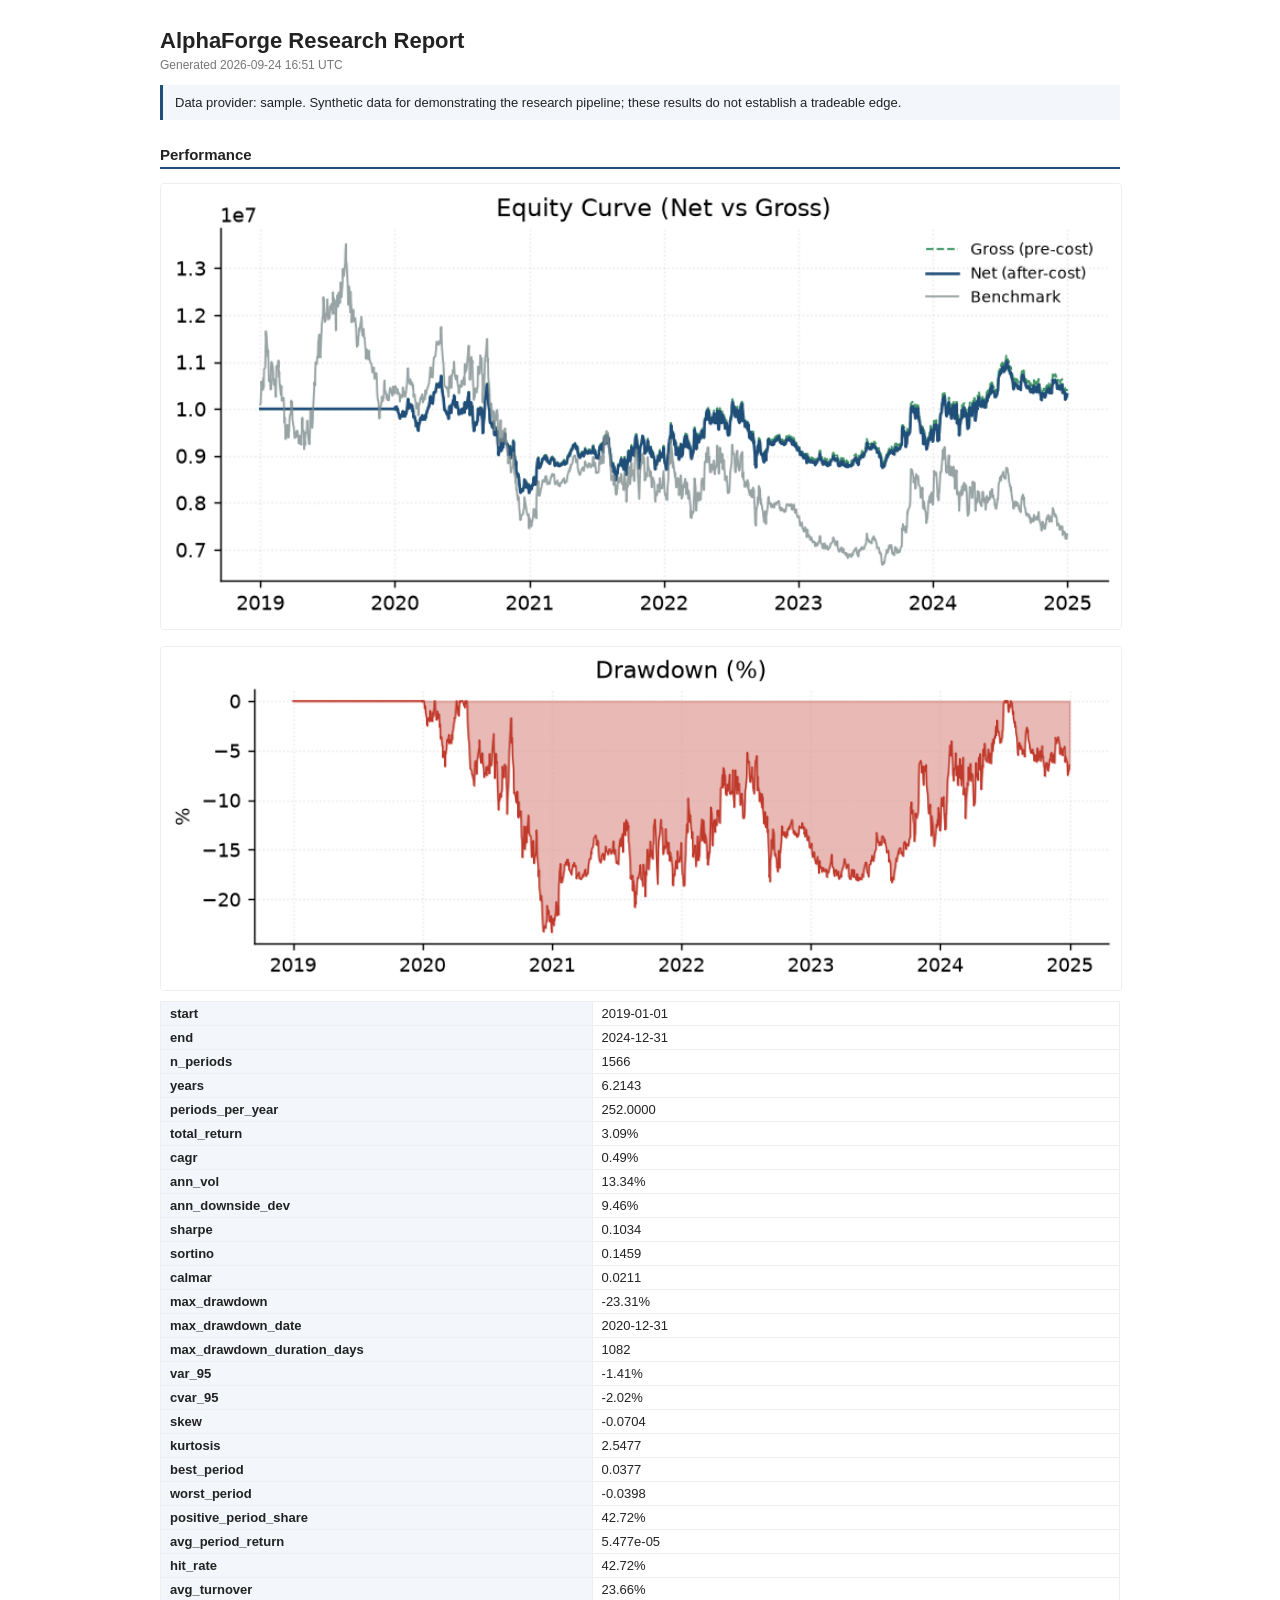
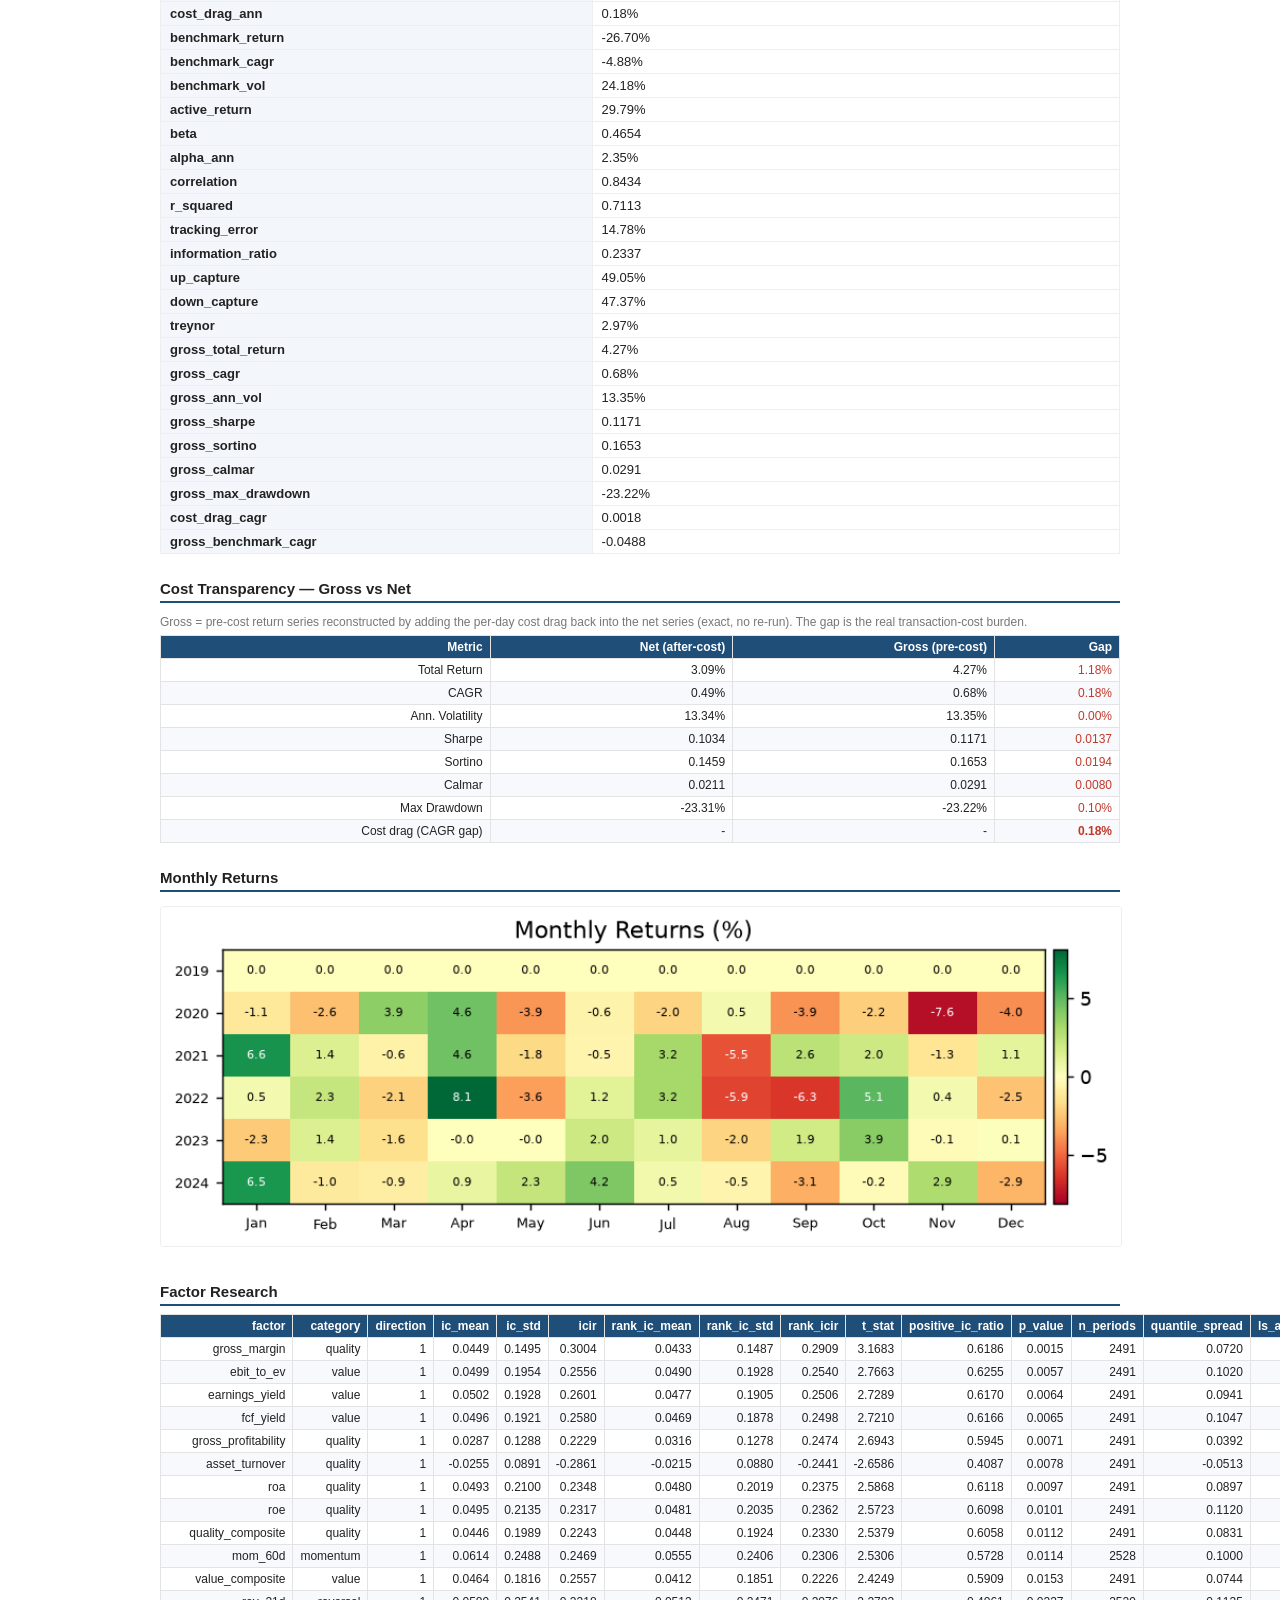
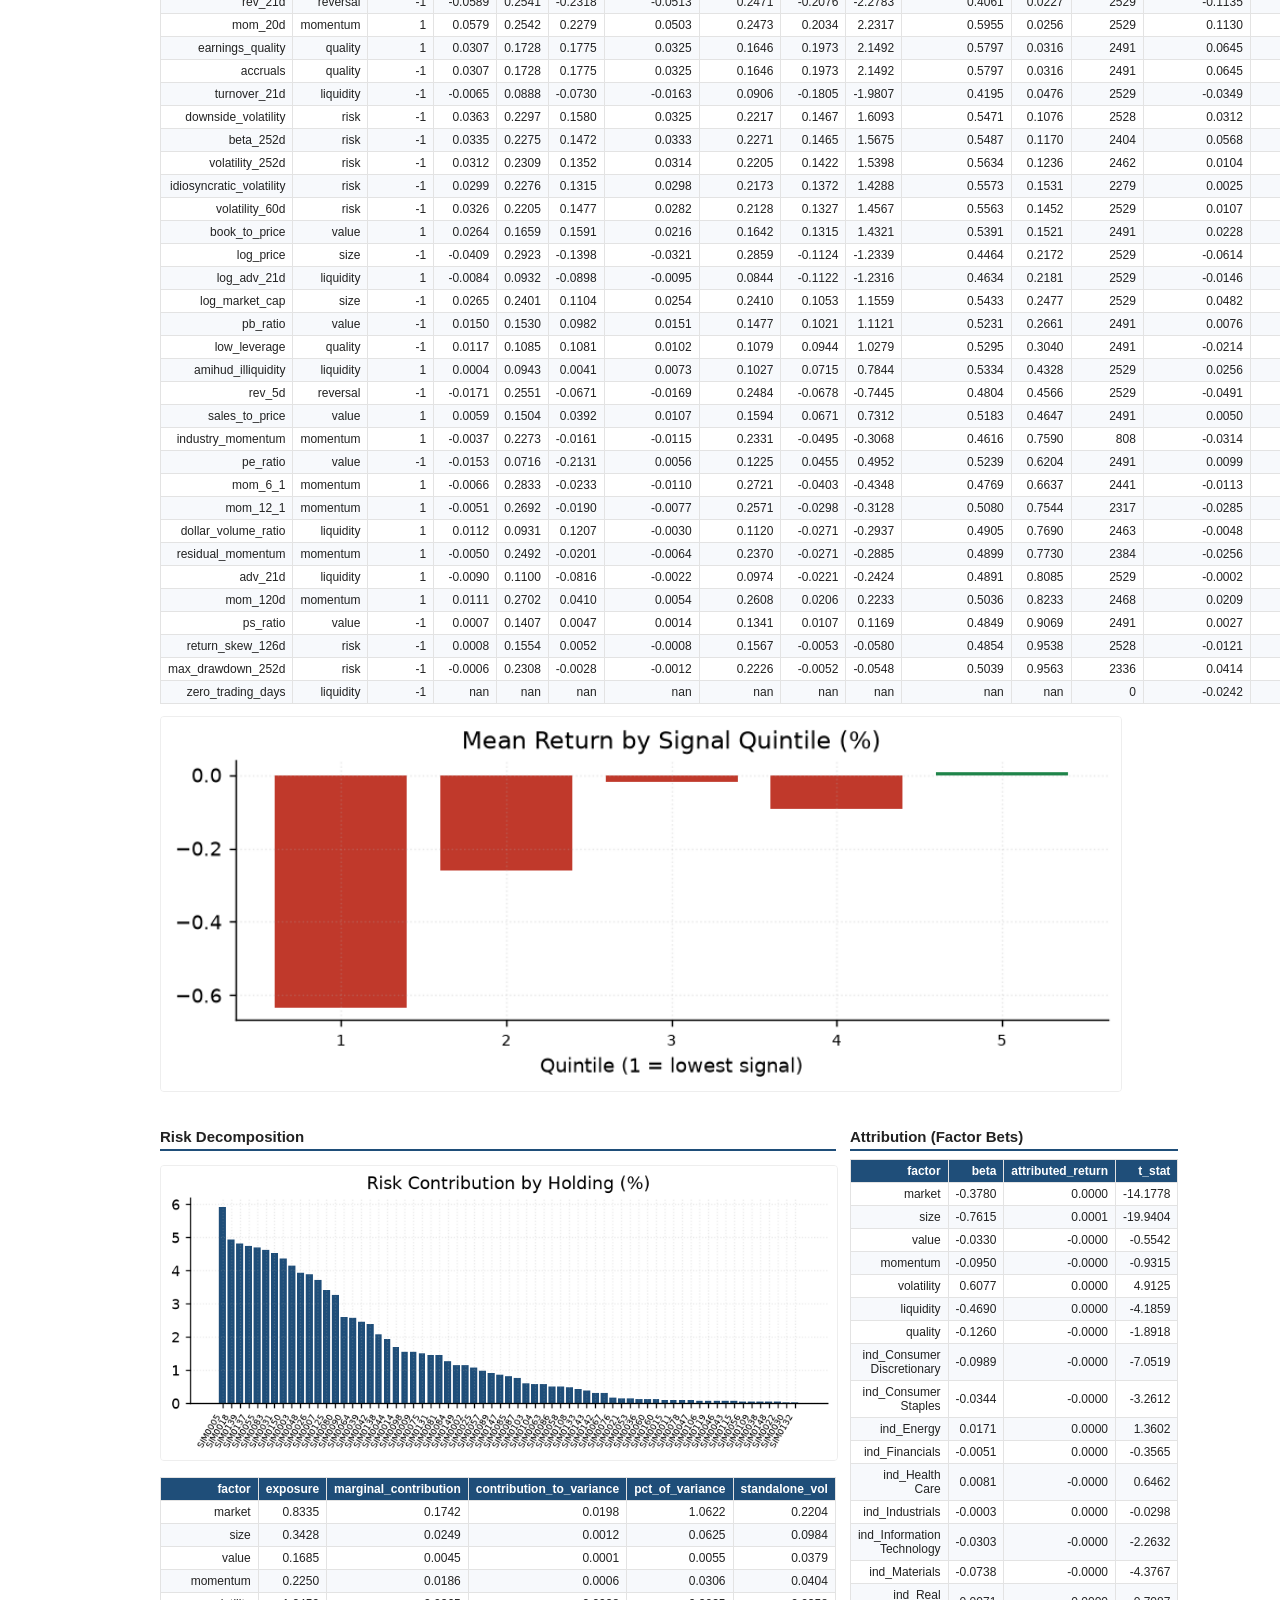
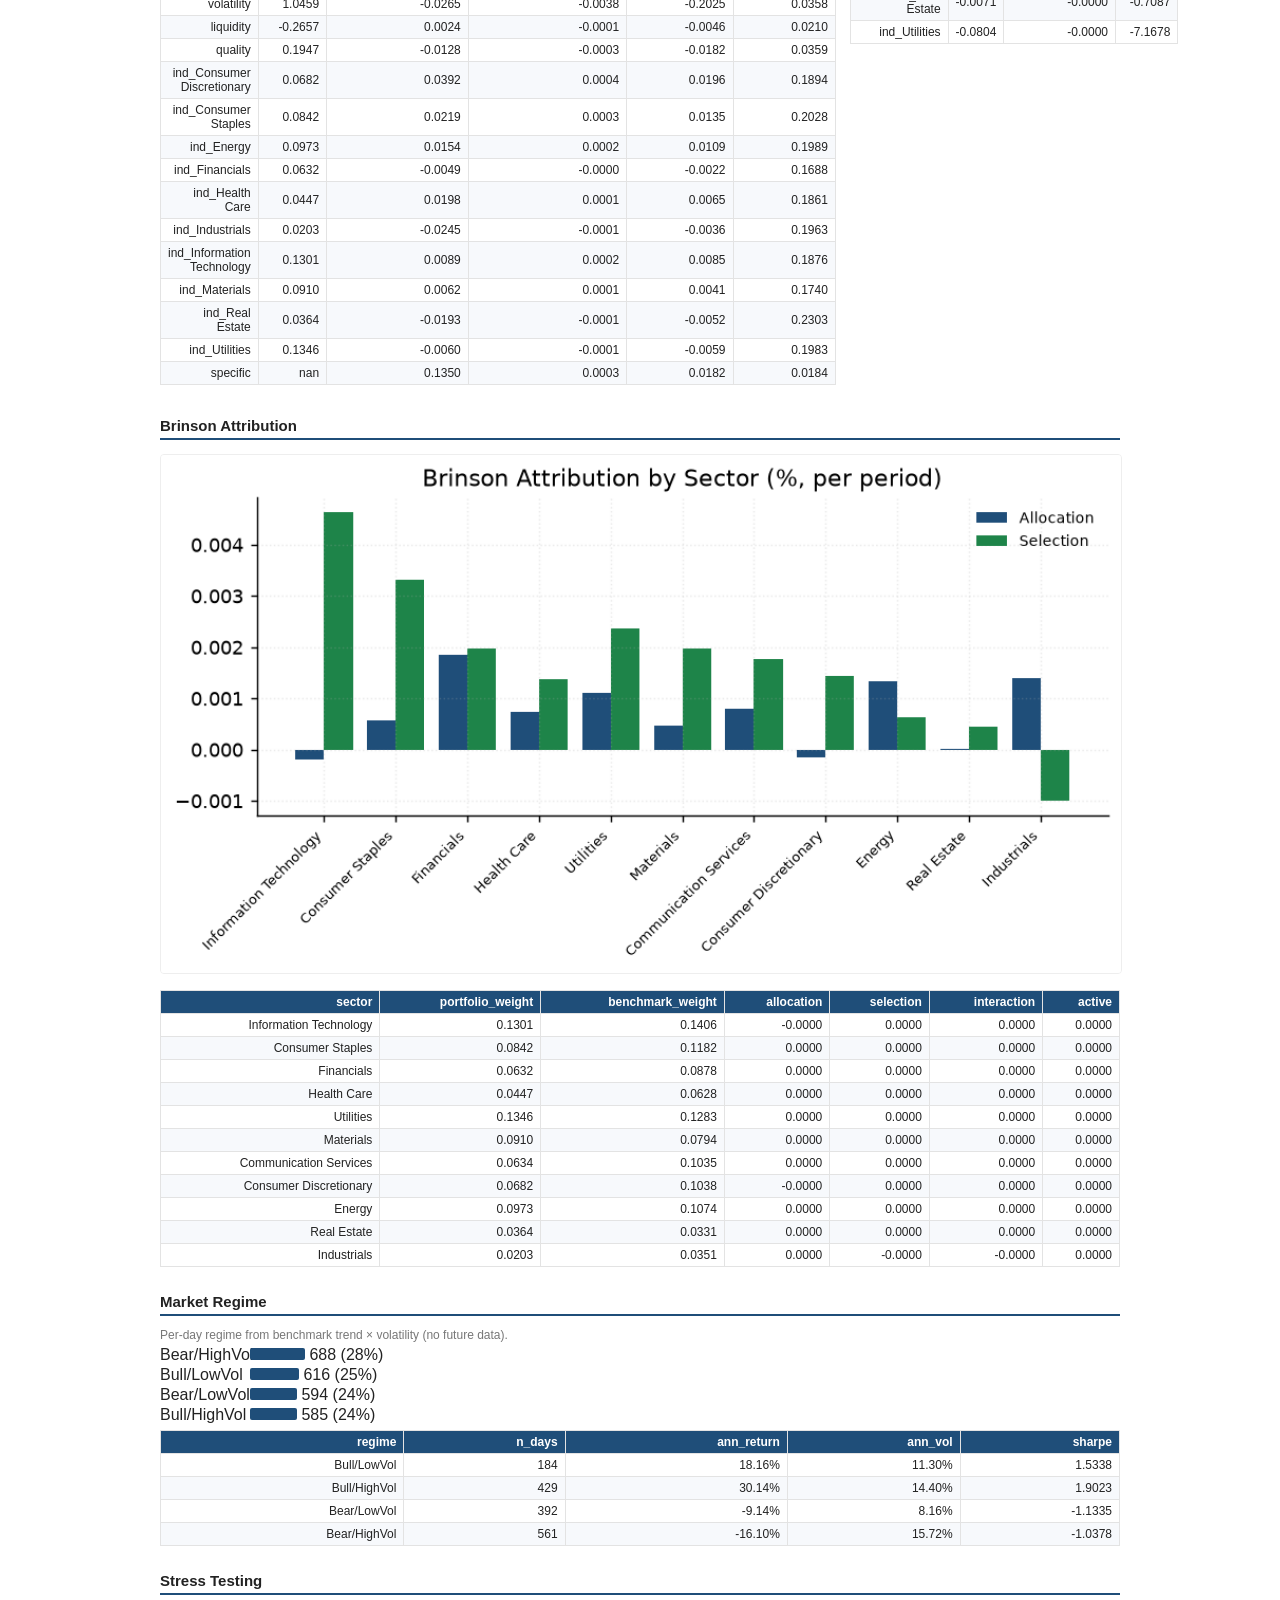
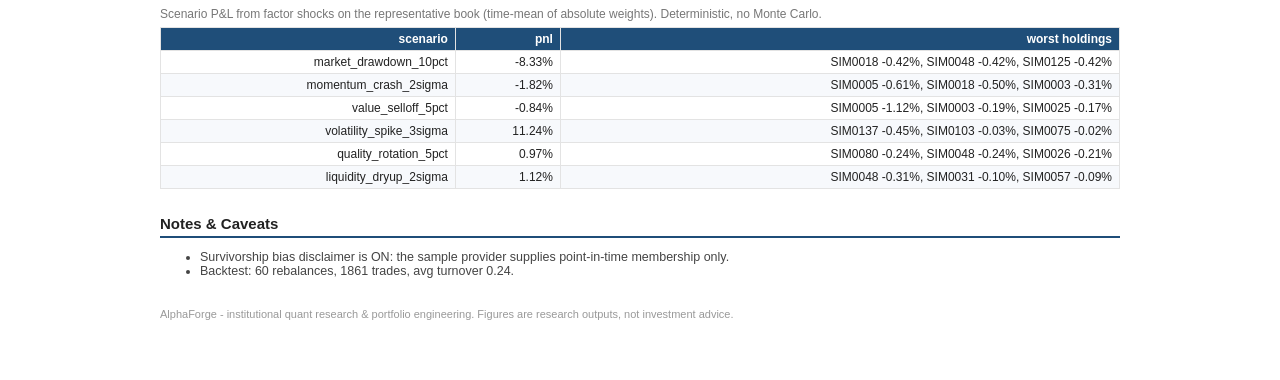
==== docs/sample/research_report.html @ f9da6d6f "docs(sample): refresh synthetic provenance after upstream risk fix" ====
<!DOCTYPE html>
<html lang="en"><head><meta charset="utf-8" />
<title>AlphaForge Research Report</title>
<style>
body { font-family: -apple-system, Segoe UI, Helvetica, Arial, sans-serif; margin: 0; color: #222; }
.wrap { max-width: 960px; margin: 0 auto; padding: 28px 22px 60px; }
h1 { font-size: 22px; margin: 0 0 4px; }
h2 { font-size: 15px; margin: 26px 0 8px; border-bottom: 2px solid #1f4e79; padding-bottom: 4px; }
.sub { color: #777; font-size: 12px; margin-bottom: 4px; }
.data-notice { background: #f3f6fb; border-left: 3px solid #1f4e79; padding: 10px 12px; font-size: 13px; }
img { width: 100%; border: 1px solid #eee; border-radius: 4px; margin: 6px 0; }
table.data { border-collapse: collapse; width: 100%; font-size: 12px; margin: 6px 0; }
table.data th, table.data td { border: 1px solid #e3e3e3; padding: 4px 7px; text-align: right; }
table.data th { background: #1f4e79; color: #fff; }
table.data tr:nth-child(even) td { background: #f7f9fc; }
table.kv { border-collapse: collapse; width: 100%; font-size: 13px; }
table.kv td { border: 1px solid #eee; padding: 4px 9px; }
table.kv td.k { background: #f3f6fb; width: 45%; font-weight: 600; }
ul.notes { font-size: 12.5px; color: #444; }
.grid { display: grid; grid-template-columns: 1fr 1fr; gap: 14px; }
.foot { color: #999; font-size: 11px; margin-top: 30px; }
</style></head>
<body><div class="wrap">
<h1>AlphaForge Research Report</h1>
<div class="sub">Generated 2026-09-24 16:51 UTC</div>
<p class="data-notice">Data provider: sample. Synthetic data for demonstrating the research pipeline; these results do not establish a tradeable edge.</p>

<h2>Performance</h2>
<img src="[data-uri]" />
<img src="[data-uri]" />
<table class='kv'><tr><td class='k'>start</td><td class='v'>2019-01-01</td></tr><tr><td class='k'>end</td><td class='v'>2024-12-31</td></tr><tr><td class='k'>n_periods</td><td class='v'>1566</td></tr><tr><td class='k'>years</td><td class='v'>6.2143</td></tr><tr><td class='k'>periods_per_year</td><td class='v'>252.0000</td></tr><tr><td class='k'>total_return</td><td class='v'>3.09%</td></tr><tr><td class='k'>cagr</td><td class='v'>0.49%</td></tr><tr><td class='k'>ann_vol</td><td class='v'>13.34%</td></tr><tr><td class='k'>ann_downside_dev</td><td class='v'>9.46%</td></tr><tr><td class='k'>sharpe</td><td class='v'>0.1034</td></tr><tr><td class='k'>sortino</td><td class='v'>0.1459</td></tr><tr><td class='k'>calmar</td><td class='v'>0.0211</td></tr><tr><td class='k'>max_drawdown</td><td class='v'>-23.31%</td></tr><tr><td class='k'>max_drawdown_date</td><td class='v'>2020-12-31</td></tr><tr><td class='k'>max_drawdown_duration_days</td><td class='v'>1082</td></tr><tr><td class='k'>var_95</td><td class='v'>-1.41%</td></tr><tr><td class='k'>cvar_95</td><td class='v'>-2.02%</td></tr><tr><td class='k'>skew</td><td class='v'>-0.0704</td></tr><tr><td class='k'>kurtosis</td><td class='v'>2.5477</td></tr><tr><td class='k'>best_period</td><td class='v'>0.0377</td></tr><tr><td class='k'>worst_period</td><td class='v'>-0.0398</td></tr><tr><td class='k'>positive_period_share</td><td class='v'>42.72%</td></tr><tr><td class='k'>avg_period_return</td><td class='v'>5.477e-05</td></tr><tr><td class='k'>hit_rate</td><td class='v'>42.72%</td></tr><tr><td class='k'>avg_turnover</td><td class='v'>23.66%</td></tr><tr><td class='k'>cost_drag_ann</td><td class='v'>0.18%</td></tr><tr><td class='k'>benchmark_return</td><td class='v'>-26.70%</td></tr><tr><td class='k'>benchmark_cagr</td><td class='v'>-4.88%</td></tr><tr><td class='k'>benchmark_vol</td><td class='v'>24.18%</td></tr><tr><td class='k'>active_return</td><td class='v'>29.79%</td></tr><tr><td class='k'>beta</td><td class='v'>0.4654</td></tr><tr><td class='k'>alpha_ann</td><td class='v'>2.35%</td></tr><tr><td class='k'>correlation</td><td class='v'>0.8434</td></tr><tr><td class='k'>r_squared</td><td class='v'>0.7113</td></tr><tr><td class='k'>tracking_error</td><td class='v'>14.78%</td></tr><tr><td class='k'>information_ratio</td><td class='v'>0.2337</td></tr><tr><td class='k'>up_capture</td><td class='v'>49.05%</td></tr><tr><td class='k'>down_capture</td><td class='v'>47.37%</td></tr><tr><td class='k'>treynor</td><td class='v'>2.97%</td></tr><tr><td class='k'>gross_total_return</td><td class='v'>4.27%</td></tr><tr><td class='k'>gross_cagr</td><td class='v'>0.68%</td></tr><tr><td class='k'>gross_ann_vol</td><td class='v'>13.35%</td></tr><tr><td class='k'>gross_sharpe</td><td class='v'>0.1171</td></tr><tr><td class='k'>gross_sortino</td><td class='v'>0.1653</td></tr><tr><td class='k'>gross_calmar</td><td class='v'>0.0291</td></tr><tr><td class='k'>gross_max_drawdown</td><td class='v'>-23.22%</td></tr><tr><td class='k'>cost_drag_cagr</td><td class='v'>0.0018</td></tr><tr><td class='k'>gross_benchmark_cagr</td><td class='v'>-0.0488</td></tr></table>

<h2>Cost Transparency &mdash; Gross vs Net</h2><p class='sub'>Gross = pre-cost return series reconstructed by adding the per-day cost drag back into the net series (exact, no re-run). The gap is the real transaction-cost burden.</p><table class='data'><thead><tr><th>Metric</th><th>Net (after-cost)</th><th>Gross (pre-cost)</th><th>Gap</th></tr></thead><tbody><tr><td class='k'>Total Return</td><td>3.09%</td><td>4.27%</td><td style='color:#c0392b'>1.18%</td></tr><tr><td class='k'>CAGR</td><td>0.49%</td><td>0.68%</td><td style='color:#c0392b'>0.18%</td></tr><tr><td class='k'>Ann. Volatility</td><td>13.34%</td><td>13.35%</td><td style='color:#c0392b'>0.00%</td></tr><tr><td class='k'>Sharpe</td><td>0.1034</td><td>0.1171</td><td style='color:#c0392b'>0.0137</td></tr><tr><td class='k'>Sortino</td><td>0.1459</td><td>0.1653</td><td style='color:#c0392b'>0.0194</td></tr><tr><td class='k'>Calmar</td><td>0.0211</td><td>0.0291</td><td style='color:#c0392b'>0.0080</td></tr><tr><td class='k'>Max Drawdown</td><td>-23.31%</td><td>-23.22%</td><td style='color:#c0392b'>0.10%</td></tr><tr><td class='k'>Cost drag (CAGR gap)</td><td>-</td><td>-</td><td style='color:#c0392b;font-weight:600'>0.18%</td></tr></tbody></table>
<h2>Monthly Returns</h2><img src="[data-uri]" />

<h2>Factor Research</h2>
<table class='data'><thead><tr><th>factor</th><th>category</th><th>direction</th><th>ic_mean</th><th>ic_std</th><th>icir</th><th>rank_ic_mean</th><th>rank_ic_std</th><th>rank_icir</th><th>t_stat</th><th>positive_ic_ratio</th><th>p_value</th><th>n_periods</th><th>quantile_spread</th><th>ls_ann_return</th><th>ls_ir</th><th>turnover</th><th>coverage</th><th>significant_fdr</th><th>significant_naive</th></tr></thead><tbody><tr><td>gross_margin</td><td>quality</td><td>1</td><td>0.0449</td><td>0.1495</td><td>0.3004</td><td>0.0433</td><td>0.1487</td><td>0.2909</td><td>3.1683</td><td>0.6186</td><td>0.0015</td><td>2491</td><td>0.0720</td><td>0.0720</td><td>0.7849</td><td>0.0143</td><td>0.9628</td><td>True</td><td>True</td></tr><tr><td>ebit_to_ev</td><td>value</td><td>1</td><td>0.0499</td><td>0.1954</td><td>0.2556</td><td>0.0490</td><td>0.1928</td><td>0.2540</td><td>2.7663</td><td>0.6255</td><td>0.0057</td><td>2491</td><td>0.1020</td><td>0.1020</td><td>0.7563</td><td>0.0305</td><td>0.9628</td><td>True</td><td>True</td></tr><tr><td>earnings_yield</td><td>value</td><td>1</td><td>0.0502</td><td>0.1928</td><td>0.2601</td><td>0.0477</td><td>0.1905</td><td>0.2506</td><td>2.7289</td><td>0.6170</td><td>0.0064</td><td>2491</td><td>0.0941</td><td>0.0941</td><td>0.6808</td><td>0.0371</td><td>0.9628</td><td>True</td><td>True</td></tr><tr><td>fcf_yield</td><td>value</td><td>1</td><td>0.0496</td><td>0.1921</td><td>0.2580</td><td>0.0469</td><td>0.1878</td><td>0.2498</td><td>2.7210</td><td>0.6166</td><td>0.0065</td><td>2491</td><td>0.1047</td><td>0.1047</td><td>0.8054</td><td>0.0358</td><td>0.9628</td><td>True</td><td>True</td></tr><tr><td>gross_profitability</td><td>quality</td><td>1</td><td>0.0287</td><td>0.1288</td><td>0.2229</td><td>0.0316</td><td>0.1278</td><td>0.2474</td><td>2.6943</td><td>0.5945</td><td>0.0071</td><td>2491</td><td>0.0392</td><td>0.0392</td><td>0.4805</td><td>0.0113</td><td>0.9628</td><td>True</td><td>True</td></tr><tr><td>asset_turnover</td><td>quality</td><td>1</td><td>-0.0255</td><td>0.0891</td><td>-0.2861</td><td>-0.0215</td><td>0.0880</td><td>-0.2441</td><td>-2.6586</td><td>0.4087</td><td>0.0078</td><td>2491</td><td>-0.0513</td><td>-0.0513</td><td>-0.8257</td><td>0.0070</td><td>0.9628</td><td>True</td><td>True</td></tr><tr><td>roa</td><td>quality</td><td>1</td><td>0.0493</td><td>0.2100</td><td>0.2348</td><td>0.0480</td><td>0.2019</td><td>0.2375</td><td>2.5868</td><td>0.6118</td><td>0.0097</td><td>2491</td><td>0.0897</td><td>0.0897</td><td>0.6625</td><td>0.0122</td><td>0.9628</td><td>True</td><td>True</td></tr><tr><td>roe</td><td>quality</td><td>1</td><td>0.0495</td><td>0.2135</td><td>0.2317</td><td>0.0481</td><td>0.2035</td><td>0.2362</td><td>2.5723</td><td>0.6098</td><td>0.0101</td><td>2491</td><td>0.1120</td><td>0.1120</td><td>0.7936</td><td>0.0125</td><td>0.9628</td><td>True</td><td>True</td></tr><tr><td>quality_composite</td><td>quality</td><td>1</td><td>0.0446</td><td>0.1989</td><td>0.2243</td><td>0.0448</td><td>0.1924</td><td>0.2330</td><td>2.5379</td><td>0.6058</td><td>0.0112</td><td>2491</td><td>0.0831</td><td>0.0831</td><td>0.6631</td><td>0.0132</td><td>0.9628</td><td>True</td><td>True</td></tr><tr><td>mom_60d</td><td>momentum</td><td>1</td><td>0.0614</td><td>0.2488</td><td>0.2469</td><td>0.0555</td><td>0.2406</td><td>0.2306</td><td>2.5306</td><td>0.5728</td><td>0.0114</td><td>2528</td><td>0.1000</td><td>0.1000</td><td>0.6058</td><td>0.2336</td><td>0.9770</td><td>True</td><td>True</td></tr><tr><td>value_composite</td><td>value</td><td>1</td><td>0.0464</td><td>0.1816</td><td>0.2557</td><td>0.0412</td><td>0.1851</td><td>0.2226</td><td>2.4249</td><td>0.5909</td><td>0.0153</td><td>2491</td><td>0.0744</td><td>0.0744</td><td>0.5483</td><td>0.0455</td><td>0.9628</td><td>False</td><td>True</td></tr><tr><td>rev_21d</td><td>reversal</td><td>-1</td><td>-0.0589</td><td>0.2541</td><td>-0.2318</td><td>-0.0513</td><td>0.2471</td><td>-0.2076</td><td>-2.2783</td><td>0.4061</td><td>0.0227</td><td>2529</td><td>-0.1135</td><td>-0.1135</td><td>-0.6628</td><td>0.4065</td><td>0.9774</td><td>False</td><td>True</td></tr><tr><td>mom_20d</td><td>momentum</td><td>1</td><td>0.0579</td><td>0.2542</td><td>0.2279</td><td>0.0503</td><td>0.2473</td><td>0.2034</td><td>2.2317</td><td>0.5955</td><td>0.0256</td><td>2529</td><td>0.1130</td><td>0.1130</td><td>0.6611</td><td>0.4176</td><td>0.9774</td><td>False</td><td>True</td></tr><tr><td>earnings_quality</td><td>quality</td><td>1</td><td>0.0307</td><td>0.1728</td><td>0.1775</td><td>0.0325</td><td>0.1646</td><td>0.1973</td><td>2.1492</td><td>0.5797</td><td>0.0316</td><td>2491</td><td>0.0645</td><td>0.0645</td><td>0.5937</td><td>0.0068</td><td>0.9628</td><td>False</td><td>True</td></tr><tr><td>accruals</td><td>quality</td><td>-1</td><td>0.0307</td><td>0.1728</td><td>0.1775</td><td>0.0325</td><td>0.1646</td><td>0.1973</td><td>2.1492</td><td>0.5797</td><td>0.0316</td><td>2491</td><td>0.0645</td><td>0.0645</td><td>0.5937</td><td>0.0068</td><td>0.9628</td><td>False</td><td>True</td></tr><tr><td>turnover_21d</td><td>liquidity</td><td>-1</td><td>-0.0065</td><td>0.0888</td><td>-0.0730</td><td>-0.0163</td><td>0.0906</td><td>-0.1805</td><td>-1.9807</td><td>0.4195</td><td>0.0476</td><td>2529</td><td>-0.0349</td><td>-0.0349</td><td>-0.5899</td><td>0.0361</td><td>0.9774</td><td>False</td><td>True</td></tr><tr><td>downside_volatility</td><td>risk</td><td>-1</td><td>0.0363</td><td>0.2297</td><td>0.1580</td><td>0.0325</td><td>0.2217</td><td>0.1467</td><td>1.6093</td><td>0.5471</td><td>0.1076</td><td>2528</td><td>0.0312</td><td>0.0312</td><td>0.2095</td><td>0.0485</td><td>0.9770</td><td>False</td><td>False</td></tr><tr><td>beta_252d</td><td>risk</td><td>-1</td><td>0.0335</td><td>0.2275</td><td>0.1472</td><td>0.0333</td><td>0.2271</td><td>0.1465</td><td>1.5675</td><td>0.5487</td><td>0.1170</td><td>2404</td><td>0.0568</td><td>0.0568</td><td>0.3939</td><td>0.0332</td><td>0.9295</td><td>False</td><td>False</td></tr><tr><td>volatility_252d</td><td>risk</td><td>-1</td><td>0.0312</td><td>0.2309</td><td>0.1352</td><td>0.0314</td><td>0.2205</td><td>0.1422</td><td>1.5398</td><td>0.5634</td><td>0.1236</td><td>2462</td><td>0.0104</td><td>0.0104</td><td>0.0749</td><td>0.0252</td><td>0.9517</td><td>False</td><td>False</td></tr><tr><td>idiosyncratic_volatility</td><td>risk</td><td>-1</td><td>0.0299</td><td>0.2276</td><td>0.1315</td><td>0.0298</td><td>0.2173</td><td>0.1372</td><td>1.4288</td><td>0.5573</td><td>0.1531</td><td>2279</td><td>0.0025</td><td>0.0025</td><td>0.0179</td><td>0.0229</td><td>0.8816</td><td>False</td><td>False</td></tr><tr><td>volatility_60d</td><td>risk</td><td>-1</td><td>0.0326</td><td>0.2205</td><td>0.1477</td><td>0.0282</td><td>0.2128</td><td>0.1327</td><td>1.4567</td><td>0.5563</td><td>0.1452</td><td>2529</td><td>0.0107</td><td>0.0107</td><td>0.0774</td><td>0.0783</td><td>0.9774</td><td>False</td><td>False</td></tr><tr><td>book_to_price</td><td>value</td><td>1</td><td>0.0264</td><td>0.1659</td><td>0.1591</td><td>0.0216</td><td>0.1642</td><td>0.1315</td><td>1.4321</td><td>0.5391</td><td>0.1521</td><td>2491</td><td>0.0228</td><td>0.0228</td><td>0.1891</td><td>0.0539</td><td>0.9628</td><td>False</td><td>False</td></tr><tr><td>log_price</td><td>size</td><td>-1</td><td>-0.0409</td><td>0.2923</td><td>-0.1398</td><td>-0.0321</td><td>0.2859</td><td>-0.1124</td><td>-1.2339</td><td>0.4464</td><td>0.2172</td><td>2529</td><td>-0.0614</td><td>-0.0614</td><td>-0.2937</td><td>0.0509</td><td>0.9774</td><td>False</td><td>False</td></tr><tr><td>log_adv_21d</td><td>liquidity</td><td>1</td><td>-0.0084</td><td>0.0932</td><td>-0.0898</td><td>-0.0095</td><td>0.0844</td><td>-0.1122</td><td>-1.2316</td><td>0.4634</td><td>0.2181</td><td>2529</td><td>-0.0146</td><td>-0.0146</td><td>-0.2279</td><td>0.0243</td><td>0.9774</td><td>False</td><td>False</td></tr><tr><td>log_market_cap</td><td>size</td><td>-1</td><td>0.0265</td><td>0.2401</td><td>0.1104</td><td>0.0254</td><td>0.2410</td><td>0.1053</td><td>1.1559</td><td>0.5433</td><td>0.2477</td><td>2529</td><td>0.0482</td><td>0.0482</td><td>0.3432</td><td>0.0363</td><td>0.9774</td><td>False</td><td>False</td></tr><tr><td>pb_ratio</td><td>value</td><td>-1</td><td>0.0150</td><td>0.1530</td><td>0.0982</td><td>0.0151</td><td>0.1477</td><td>0.1021</td><td>1.1121</td><td>0.5231</td><td>0.2661</td><td>2491</td><td>0.0076</td><td>0.0076</td><td>0.0774</td><td>0.0642</td><td>0.9628</td><td>False</td><td>False</td></tr><tr><td>low_leverage</td><td>quality</td><td>-1</td><td>0.0117</td><td>0.1085</td><td>0.1081</td><td>0.0102</td><td>0.1079</td><td>0.0944</td><td>1.0279</td><td>0.5295</td><td>0.3040</td><td>2491</td><td>-0.0214</td><td>-0.0214</td><td>-0.2944</td><td>0.0062</td><td>0.9628</td><td>False</td><td>False</td></tr><tr><td>amihud_illiquidity</td><td>liquidity</td><td>1</td><td>0.0004</td><td>0.0943</td><td>0.0041</td><td>0.0073</td><td>0.1027</td><td>0.0715</td><td>0.7844</td><td>0.5334</td><td>0.4328</td><td>2529</td><td>0.0256</td><td>0.0256</td><td>0.3697</td><td>0.0537</td><td>0.9774</td><td>False</td><td>False</td></tr><tr><td>rev_5d</td><td>reversal</td><td>-1</td><td>-0.0171</td><td>0.2551</td><td>-0.0671</td><td>-0.0169</td><td>0.2484</td><td>-0.0678</td><td>-0.7445</td><td>0.4804</td><td>0.4566</td><td>2529</td><td>-0.0491</td><td>-0.0491</td><td>-0.2788</td><td>0.8108</td><td>0.9774</td><td>False</td><td>False</td></tr><tr><td>sales_to_price</td><td>value</td><td>1</td><td>0.0059</td><td>0.1504</td><td>0.0392</td><td>0.0107</td><td>0.1594</td><td>0.0671</td><td>0.7312</td><td>0.5183</td><td>0.4647</td><td>2491</td><td>0.0050</td><td>0.0050</td><td>0.0435</td><td>0.0454</td><td>0.9628</td><td>False</td><td>False</td></tr><tr><td>industry_momentum</td><td>momentum</td><td>1</td><td>-0.0037</td><td>0.2273</td><td>-0.0161</td><td>-0.0115</td><td>0.2331</td><td>-0.0495</td><td>-0.3068</td><td>0.4616</td><td>0.7590</td><td>808</td><td>-0.0314</td><td>-0.0314</td><td>-0.2906</td><td>0.5769</td><td>0.9770</td><td>False</td><td>False</td></tr><tr><td>pe_ratio</td><td>value</td><td>-1</td><td>-0.0153</td><td>0.0716</td><td>-0.2131</td><td>0.0056</td><td>0.1225</td><td>0.0455</td><td>0.4952</td><td>0.5239</td><td>0.6204</td><td>2491</td><td>0.0099</td><td>0.0099</td><td>0.1267</td><td>0.0509</td><td>0.9628</td><td>False</td><td>False</td></tr><tr><td>mom_6_1</td><td>momentum</td><td>1</td><td>-0.0066</td><td>0.2833</td><td>-0.0233</td><td>-0.0110</td><td>0.2721</td><td>-0.0403</td><td>-0.4348</td><td>0.4769</td><td>0.6637</td><td>2441</td><td>-0.0113</td><td>-0.0113</td><td>-0.0589</td><td>0.1604</td><td>0.9437</td><td>False</td><td>False</td></tr><tr><td>mom_12_1</td><td>momentum</td><td>1</td><td>-0.0051</td><td>0.2692</td><td>-0.0190</td><td>-0.0077</td><td>0.2571</td><td>-0.0298</td><td>-0.3128</td><td>0.5080</td><td>0.7544</td><td>2317</td><td>-0.0285</td><td>-0.0285</td><td>-0.1528</td><td>0.1271</td><td>0.8961</td><td>False</td><td>False</td></tr><tr><td>dollar_volume_ratio</td><td>liquidity</td><td>1</td><td>0.0112</td><td>0.0931</td><td>0.1207</td><td>-0.0030</td><td>0.1120</td><td>-0.0271</td><td>-0.2937</td><td>0.4905</td><td>0.7690</td><td>2463</td><td>-0.0048</td><td>-0.0048</td><td>-0.0645</td><td>0.2647</td><td>0.9521</td><td>False</td><td>False</td></tr><tr><td>residual_momentum</td><td>momentum</td><td>1</td><td>-0.0050</td><td>0.2492</td><td>-0.0201</td><td>-0.0064</td><td>0.2370</td><td>-0.0271</td><td>-0.2885</td><td>0.4899</td><td>0.7730</td><td>2384</td><td>-0.0256</td><td>-0.0256</td><td>-0.1475</td><td>0.1197</td><td>0.9218</td><td>False</td><td>False</td></tr><tr><td>adv_21d</td><td>liquidity</td><td>1</td><td>-0.0090</td><td>0.1100</td><td>-0.0816</td><td>-0.0022</td><td>0.0974</td><td>-0.0221</td><td>-0.2424</td><td>0.4891</td><td>0.8085</td><td>2529</td><td>-0.0002</td><td>-0.0002</td><td>-0.0027</td><td>0.0249</td><td>0.9774</td><td>False</td><td>False</td></tr><tr><td>mom_120d</td><td>momentum</td><td>1</td><td>0.0111</td><td>0.2702</td><td>0.0410</td><td>0.0054</td><td>0.2608</td><td>0.0206</td><td>0.2233</td><td>0.5036</td><td>0.8233</td><td>2468</td><td>0.0209</td><td>0.0209</td><td>0.1136</td><td>0.1630</td><td>0.9540</td><td>False</td><td>False</td></tr><tr><td>ps_ratio</td><td>value</td><td>-1</td><td>0.0007</td><td>0.1407</td><td>0.0047</td><td>0.0014</td><td>0.1341</td><td>0.0107</td><td>0.1169</td><td>0.4849</td><td>0.9069</td><td>2491</td><td>0.0027</td><td>0.0027</td><td>0.0287</td><td>0.0648</td><td>0.9628</td><td>False</td><td>False</td></tr><tr><td>return_skew_126d</td><td>risk</td><td>-1</td><td>0.0008</td><td>0.1554</td><td>0.0052</td><td>-0.0008</td><td>0.1567</td><td>-0.0053</td><td>-0.0580</td><td>0.4854</td><td>0.9538</td><td>2528</td><td>-0.0121</td><td>-0.0121</td><td>-0.1066</td><td>0.1383</td><td>0.9770</td><td>False</td><td>False</td></tr><tr><td>max_drawdown_252d</td><td>risk</td><td>-1</td><td>-0.0006</td><td>0.2308</td><td>-0.0028</td><td>-0.0012</td><td>0.2226</td><td>-0.0052</td><td>-0.0548</td><td>0.5039</td><td>0.9563</td><td>2336</td><td>0.0414</td><td>0.0414</td><td>0.2544</td><td>0.0360</td><td>0.9034</td><td>False</td><td>False</td></tr><tr><td>zero_trading_days</td><td>liquidity</td><td>-1</td><td>nan</td><td>nan</td><td>nan</td><td>nan</td><td>nan</td><td>nan</td><td>nan</td><td>nan</td><td>nan</td><td>0</td><td>-0.0242</td><td>-0.0242</td><td>-0.3878</td><td>0.0028</td><td>0.9774</td><td>False</td><td>False</td></tr></tbody></table>
<img src="[data-uri]" />

<div class="grid">
<div><h2>Risk Decomposition</h2><img src="[data-uri]" /><table class='data'><thead><tr><th>factor</th><th>exposure</th><th>marginal_contribution</th><th>contribution_to_variance</th><th>pct_of_variance</th><th>standalone_vol</th></tr></thead><tbody><tr><td>market</td><td>0.8335</td><td>0.1742</td><td>0.0198</td><td>1.0622</td><td>0.2204</td></tr><tr><td>size</td><td>0.3428</td><td>0.0249</td><td>0.0012</td><td>0.0625</td><td>0.0984</td></tr><tr><td>value</td><td>0.1685</td><td>0.0045</td><td>0.0001</td><td>0.0055</td><td>0.0379</td></tr><tr><td>momentum</td><td>0.2250</td><td>0.0186</td><td>0.0006</td><td>0.0306</td><td>0.0404</td></tr><tr><td>volatility</td><td>1.0459</td><td>-0.0265</td><td>-0.0038</td><td>-0.2025</td><td>0.0358</td></tr><tr><td>liquidity</td><td>-0.2657</td><td>0.0024</td><td>-0.0001</td><td>-0.0046</td><td>0.0210</td></tr><tr><td>quality</td><td>0.1947</td><td>-0.0128</td><td>-0.0003</td><td>-0.0182</td><td>0.0359</td></tr><tr><td>ind_Consumer Discretionary</td><td>0.0682</td><td>0.0392</td><td>0.0004</td><td>0.0196</td><td>0.1894</td></tr><tr><td>ind_Consumer Staples</td><td>0.0842</td><td>0.0219</td><td>0.0003</td><td>0.0135</td><td>0.2028</td></tr><tr><td>ind_Energy</td><td>0.0973</td><td>0.0154</td><td>0.0002</td><td>0.0109</td><td>0.1989</td></tr><tr><td>ind_Financials</td><td>0.0632</td><td>-0.0049</td><td>-0.0000</td><td>-0.0022</td><td>0.1688</td></tr><tr><td>ind_Health Care</td><td>0.0447</td><td>0.0198</td><td>0.0001</td><td>0.0065</td><td>0.1861</td></tr><tr><td>ind_Industrials</td><td>0.0203</td><td>-0.0245</td><td>-0.0001</td><td>-0.0036</td><td>0.1963</td></tr><tr><td>ind_Information Technology</td><td>0.1301</td><td>0.0089</td><td>0.0002</td><td>0.0085</td><td>0.1876</td></tr><tr><td>ind_Materials</td><td>0.0910</td><td>0.0062</td><td>0.0001</td><td>0.0041</td><td>0.1740</td></tr><tr><td>ind_Real Estate</td><td>0.0364</td><td>-0.0193</td><td>-0.0001</td><td>-0.0052</td><td>0.2303</td></tr><tr><td>ind_Utilities</td><td>0.1346</td><td>-0.0060</td><td>-0.0001</td><td>-0.0059</td><td>0.1983</td></tr><tr><td>specific</td><td>nan</td><td>0.1350</td><td>0.0003</td><td>0.0182</td><td>0.0184</td></tr></tbody></table></div>
<div><h2>Attribution (Factor Bets)</h2><table class='data'><thead><tr><th>factor</th><th>beta</th><th>attributed_return</th><th>t_stat</th></tr></thead><tbody><tr><td>market</td><td>-0.3780</td><td>0.0000</td><td>-14.1778</td></tr><tr><td>size</td><td>-0.7615</td><td>0.0001</td><td>-19.9404</td></tr><tr><td>value</td><td>-0.0330</td><td>-0.0000</td><td>-0.5542</td></tr><tr><td>momentum</td><td>-0.0950</td><td>-0.0000</td><td>-0.9315</td></tr><tr><td>volatility</td><td>0.6077</td><td>0.0000</td><td>4.9125</td></tr><tr><td>liquidity</td><td>-0.4690</td><td>0.0000</td><td>-4.1859</td></tr><tr><td>quality</td><td>-0.1260</td><td>-0.0000</td><td>-1.8918</td></tr><tr><td>ind_Consumer Discretionary</td><td>-0.0989</td><td>-0.0000</td><td>-7.0519</td></tr><tr><td>ind_Consumer Staples</td><td>-0.0344</td><td>-0.0000</td><td>-3.2612</td></tr><tr><td>ind_Energy</td><td>0.0171</td><td>0.0000</td><td>1.3602</td></tr><tr><td>ind_Financials</td><td>-0.0051</td><td>0.0000</td><td>-0.3565</td></tr><tr><td>ind_Health Care</td><td>0.0081</td><td>-0.0000</td><td>0.6462</td></tr><tr><td>ind_Industrials</td><td>-0.0003</td><td>0.0000</td><td>-0.0298</td></tr><tr><td>ind_Information Technology</td><td>-0.0303</td><td>-0.0000</td><td>-2.2632</td></tr><tr><td>ind_Materials</td><td>-0.0738</td><td>-0.0000</td><td>-4.3767</td></tr><tr><td>ind_Real Estate</td><td>-0.0071</td><td>-0.0000</td><td>-0.7087</td></tr><tr><td>ind_Utilities</td><td>-0.0804</td><td>-0.0000</td><td>-7.1678</td></tr></tbody></table></div>
</div>

    <h2>Brinson Attribution</h2><img src="[data-uri]" /><table class='data'><thead><tr><th>sector</th><th>portfolio_weight</th><th>benchmark_weight</th><th>allocation</th><th>selection</th><th>interaction</th><th>active</th></tr></thead><tbody><tr><td>Information Technology</td><td>0.1301</td><td>0.1406</td><td>-0.0000</td><td>0.0000</td><td>0.0000</td><td>0.0000</td></tr><tr><td>Consumer Staples</td><td>0.0842</td><td>0.1182</td><td>0.0000</td><td>0.0000</td><td>0.0000</td><td>0.0000</td></tr><tr><td>Financials</td><td>0.0632</td><td>0.0878</td><td>0.0000</td><td>0.0000</td><td>0.0000</td><td>0.0000</td></tr><tr><td>Health Care</td><td>0.0447</td><td>0.0628</td><td>0.0000</td><td>0.0000</td><td>0.0000</td><td>0.0000</td></tr><tr><td>Utilities</td><td>0.1346</td><td>0.1283</td><td>0.0000</td><td>0.0000</td><td>0.0000</td><td>0.0000</td></tr><tr><td>Materials</td><td>0.0910</td><td>0.0794</td><td>0.0000</td><td>0.0000</td><td>0.0000</td><td>0.0000</td></tr><tr><td>Communication Services</td><td>0.0634</td><td>0.1035</td><td>0.0000</td><td>0.0000</td><td>0.0000</td><td>0.0000</td></tr><tr><td>Consumer Discretionary</td><td>0.0682</td><td>0.1038</td><td>-0.0000</td><td>0.0000</td><td>0.0000</td><td>0.0000</td></tr><tr><td>Energy</td><td>0.0973</td><td>0.1074</td><td>0.0000</td><td>0.0000</td><td>0.0000</td><td>0.0000</td></tr><tr><td>Real Estate</td><td>0.0364</td><td>0.0331</td><td>0.0000</td><td>0.0000</td><td>0.0000</td><td>0.0000</td></tr><tr><td>Industrials</td><td>0.0203</td><td>0.0351</td><td>0.0000</td><td>-0.0000</td><td>-0.0000</td><td>0.0000</td></tr></tbody></table>

<h2>Market Regime</h2><p class='sub'>Per-day regime from benchmark trend &times; volatility (no future data).</p><div><div style='margin:2px 0'><span style='display:inline-block;width:90px'>Bear/HighVol</span><span style='display:inline-block;height:12px;background:#1f4e79;border-radius:2px;width:55px'></span> 688 (28%)</div><div style='margin:2px 0'><span style='display:inline-block;width:90px'>Bull/LowVol</span><span style='display:inline-block;height:12px;background:#1f4e79;border-radius:2px;width:49px'></span> 616 (25%)</div><div style='margin:2px 0'><span style='display:inline-block;width:90px'>Bear/LowVol</span><span style='display:inline-block;height:12px;background:#1f4e79;border-radius:2px;width:47px'></span> 594 (24%)</div><div style='margin:2px 0'><span style='display:inline-block;width:90px'>Bull/HighVol</span><span style='display:inline-block;height:12px;background:#1f4e79;border-radius:2px;width:47px'></span> 585 (24%)</div></div><table class='data'><thead><tr><th>regime</th><th>n_days</th><th>ann_return</th><th>ann_vol</th><th>sharpe</th></tr></thead><tbody><tr><td>Bull/LowVol</td><td>184</td><td>18.16%</td><td>11.30%</td><td>1.5338</td></tr><tr><td>Bull/HighVol</td><td>429</td><td>30.14%</td><td>14.40%</td><td>1.9023</td></tr><tr><td>Bear/LowVol</td><td>392</td><td>-9.14%</td><td>8.16%</td><td>-1.1335</td></tr><tr><td>Bear/HighVol</td><td>561</td><td>-16.10%</td><td>15.72%</td><td>-1.0378</td></tr></tbody></table>

<h2>Stress Testing</h2><p class='sub'>Scenario P&amp;L from factor shocks on the representative book (time-mean of absolute weights). Deterministic, no Monte Carlo.</p><table class='data'><thead><tr><th>scenario</th><th>pnl</th><th>worst holdings</th></tr></thead><tbody><tr><td>market_drawdown_10pct</td><td>-8.33%</td><td>SIM0018 -0.42%, SIM0048 -0.42%, SIM0125 -0.42%</td></tr><tr><td>momentum_crash_2sigma</td><td>-1.82%</td><td>SIM0005 -0.61%, SIM0018 -0.50%, SIM0003 -0.31%</td></tr><tr><td>value_selloff_5pct</td><td>-0.84%</td><td>SIM0005 -1.12%, SIM0003 -0.19%, SIM0025 -0.17%</td></tr><tr><td>volatility_spike_3sigma</td><td>11.24%</td><td>SIM0137 -0.45%, SIM0103 -0.03%, SIM0075 -0.02%</td></tr><tr><td>quality_rotation_5pct</td><td>0.97%</td><td>SIM0080 -0.24%, SIM0048 -0.24%, SIM0026 -0.21%</td></tr><tr><td>liquidity_dryup_2sigma</td><td>1.12%</td><td>SIM0048 -0.31%, SIM0031 -0.10%, SIM0057 -0.09%</td></tr></tbody></table>

<h2>Notes &amp; Caveats</h2>
<ul class="notes"><li>Survivorship bias disclaimer is ON: the sample provider supplies point-in-time membership only.</li><li>Backtest: 60 rebalances, 1861 trades, avg turnover 0.24.</li></ul>

<div class="foot">AlphaForge - institutional quant research &amp; portfolio engineering. Figures are
research outputs, not investment advice.</div>
</div></body></html>
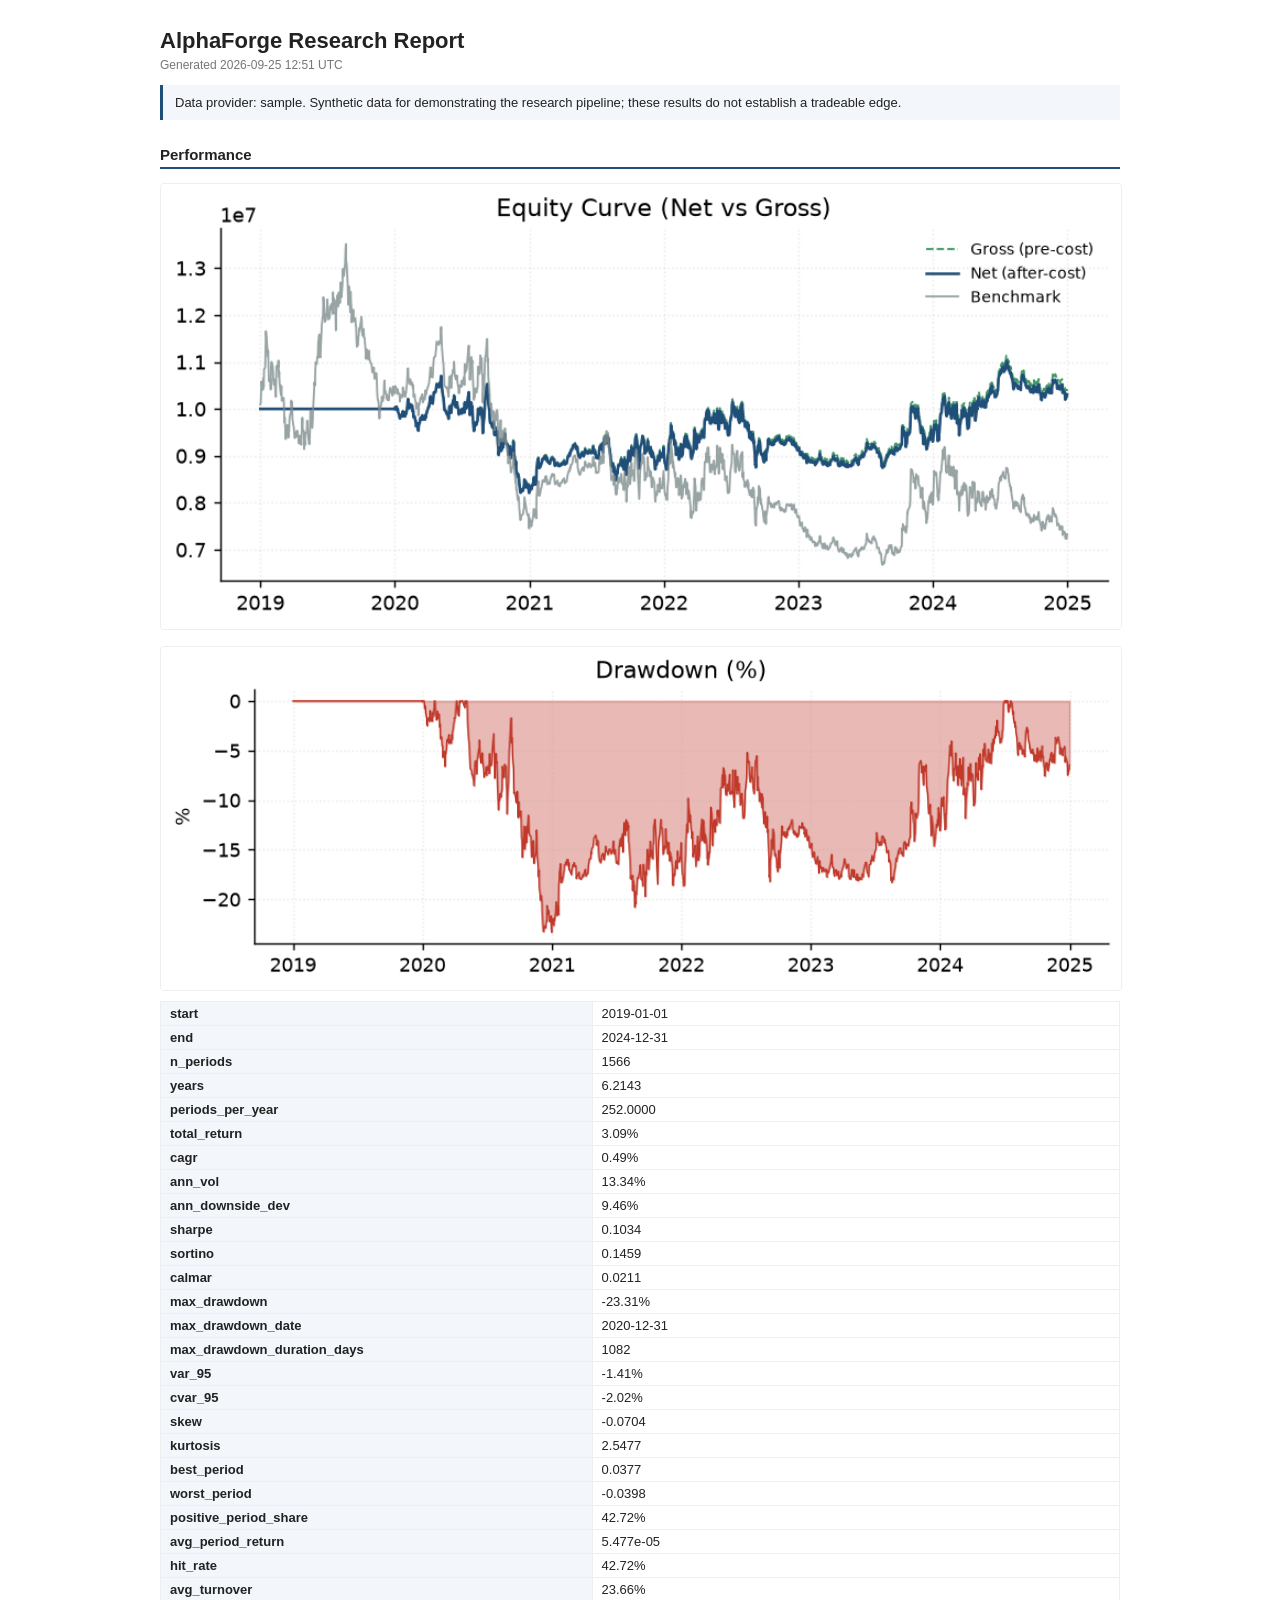
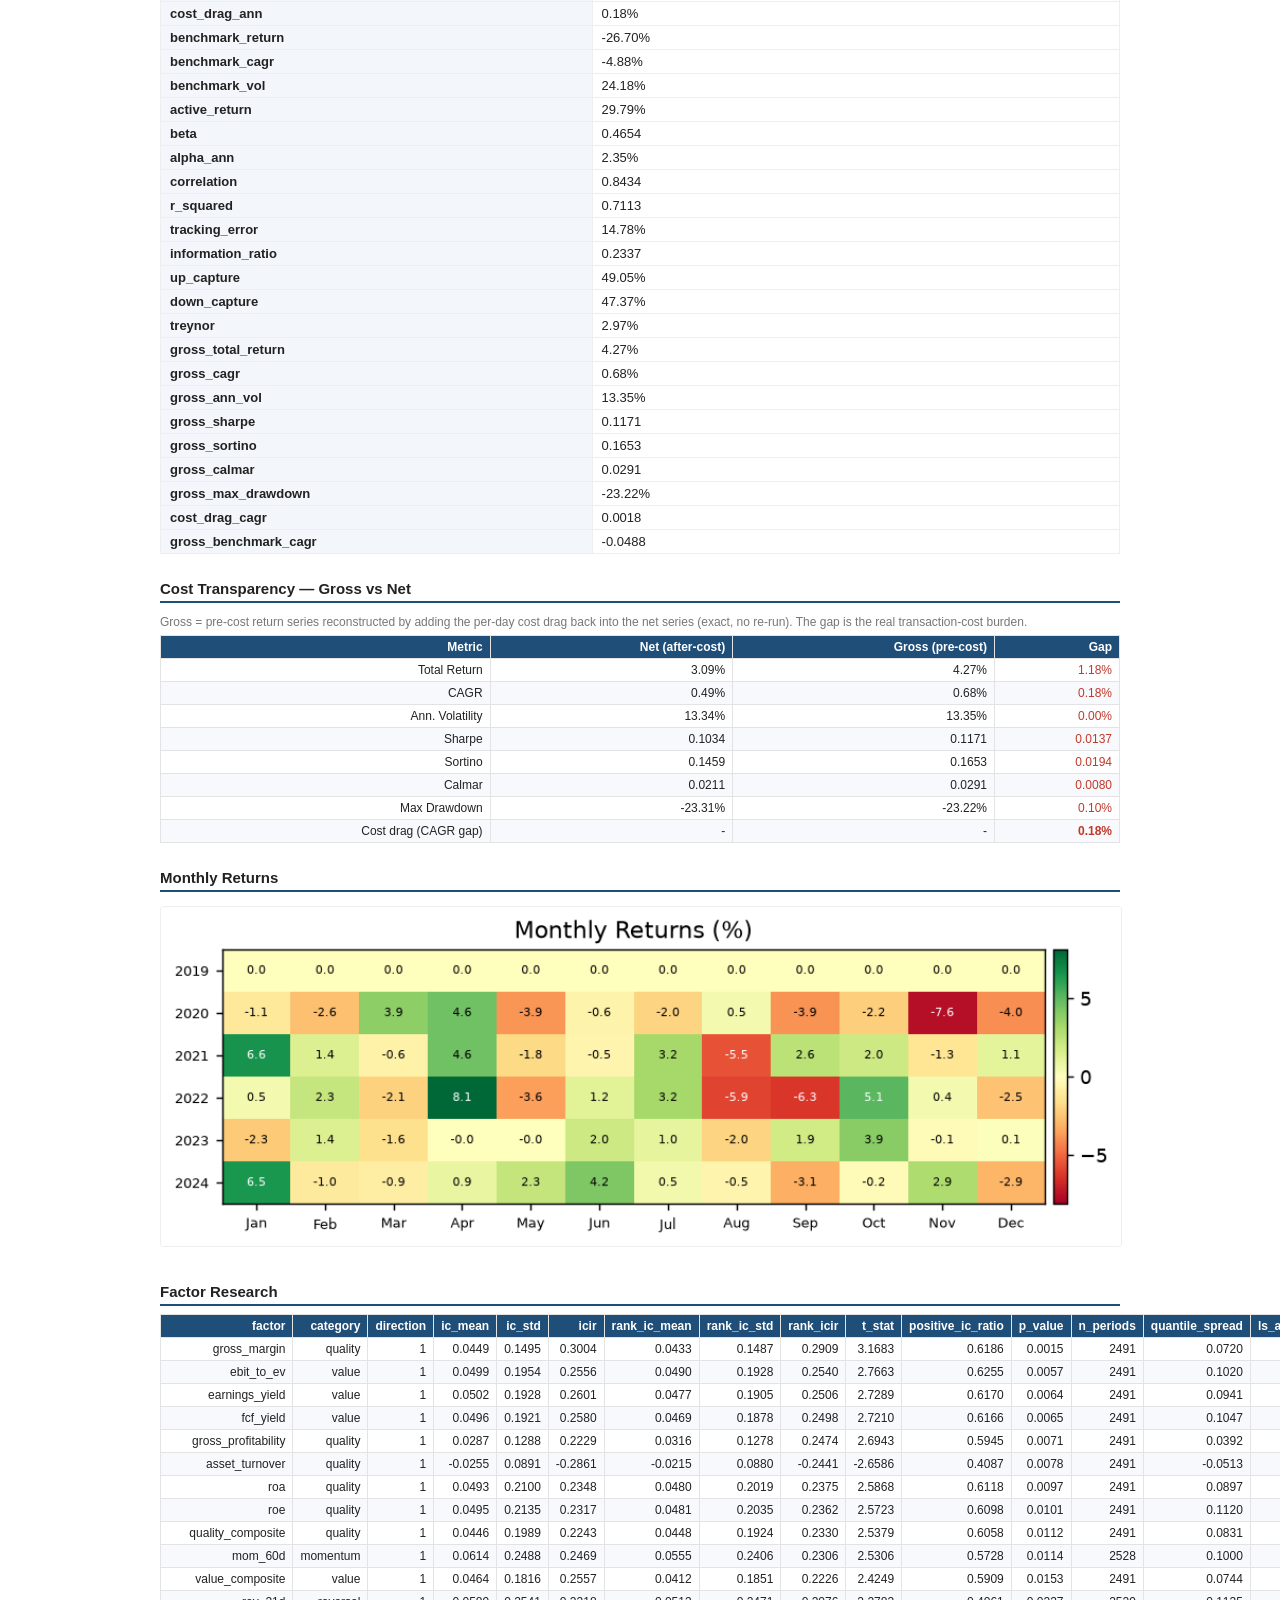
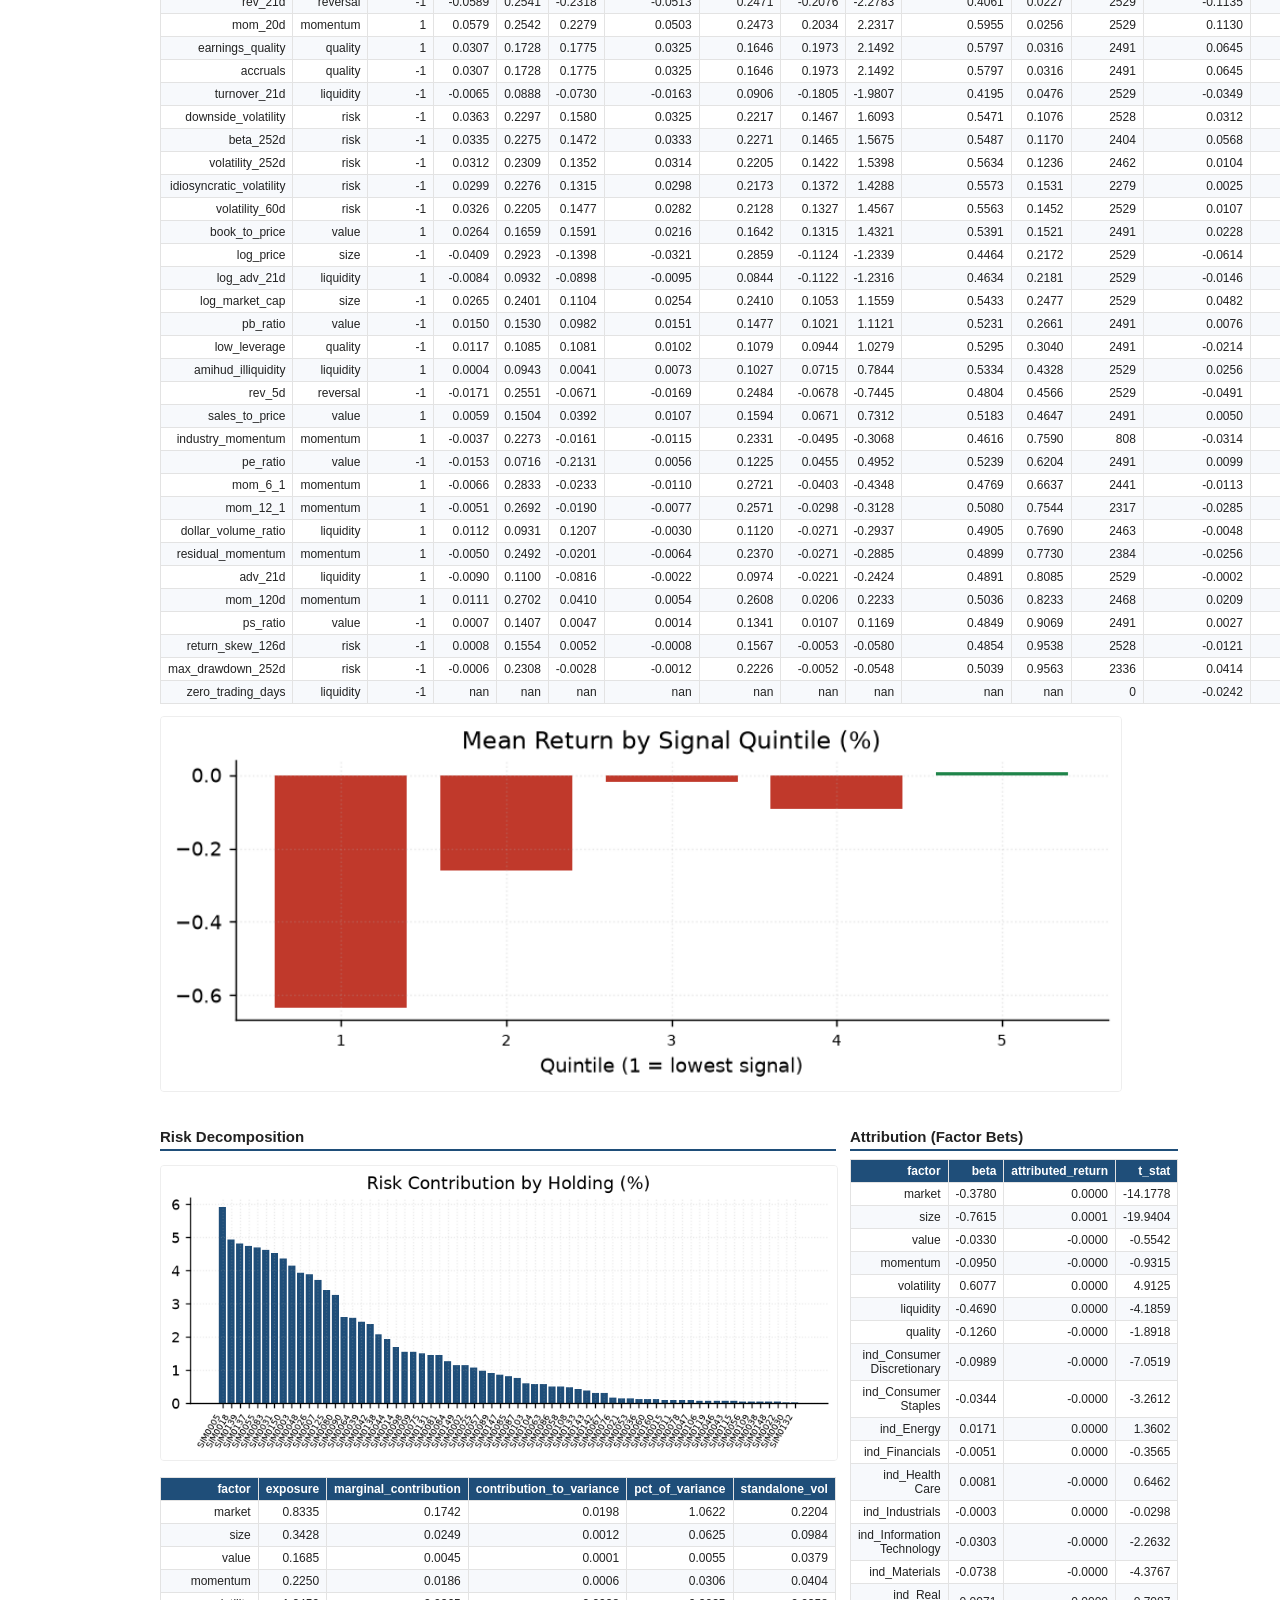
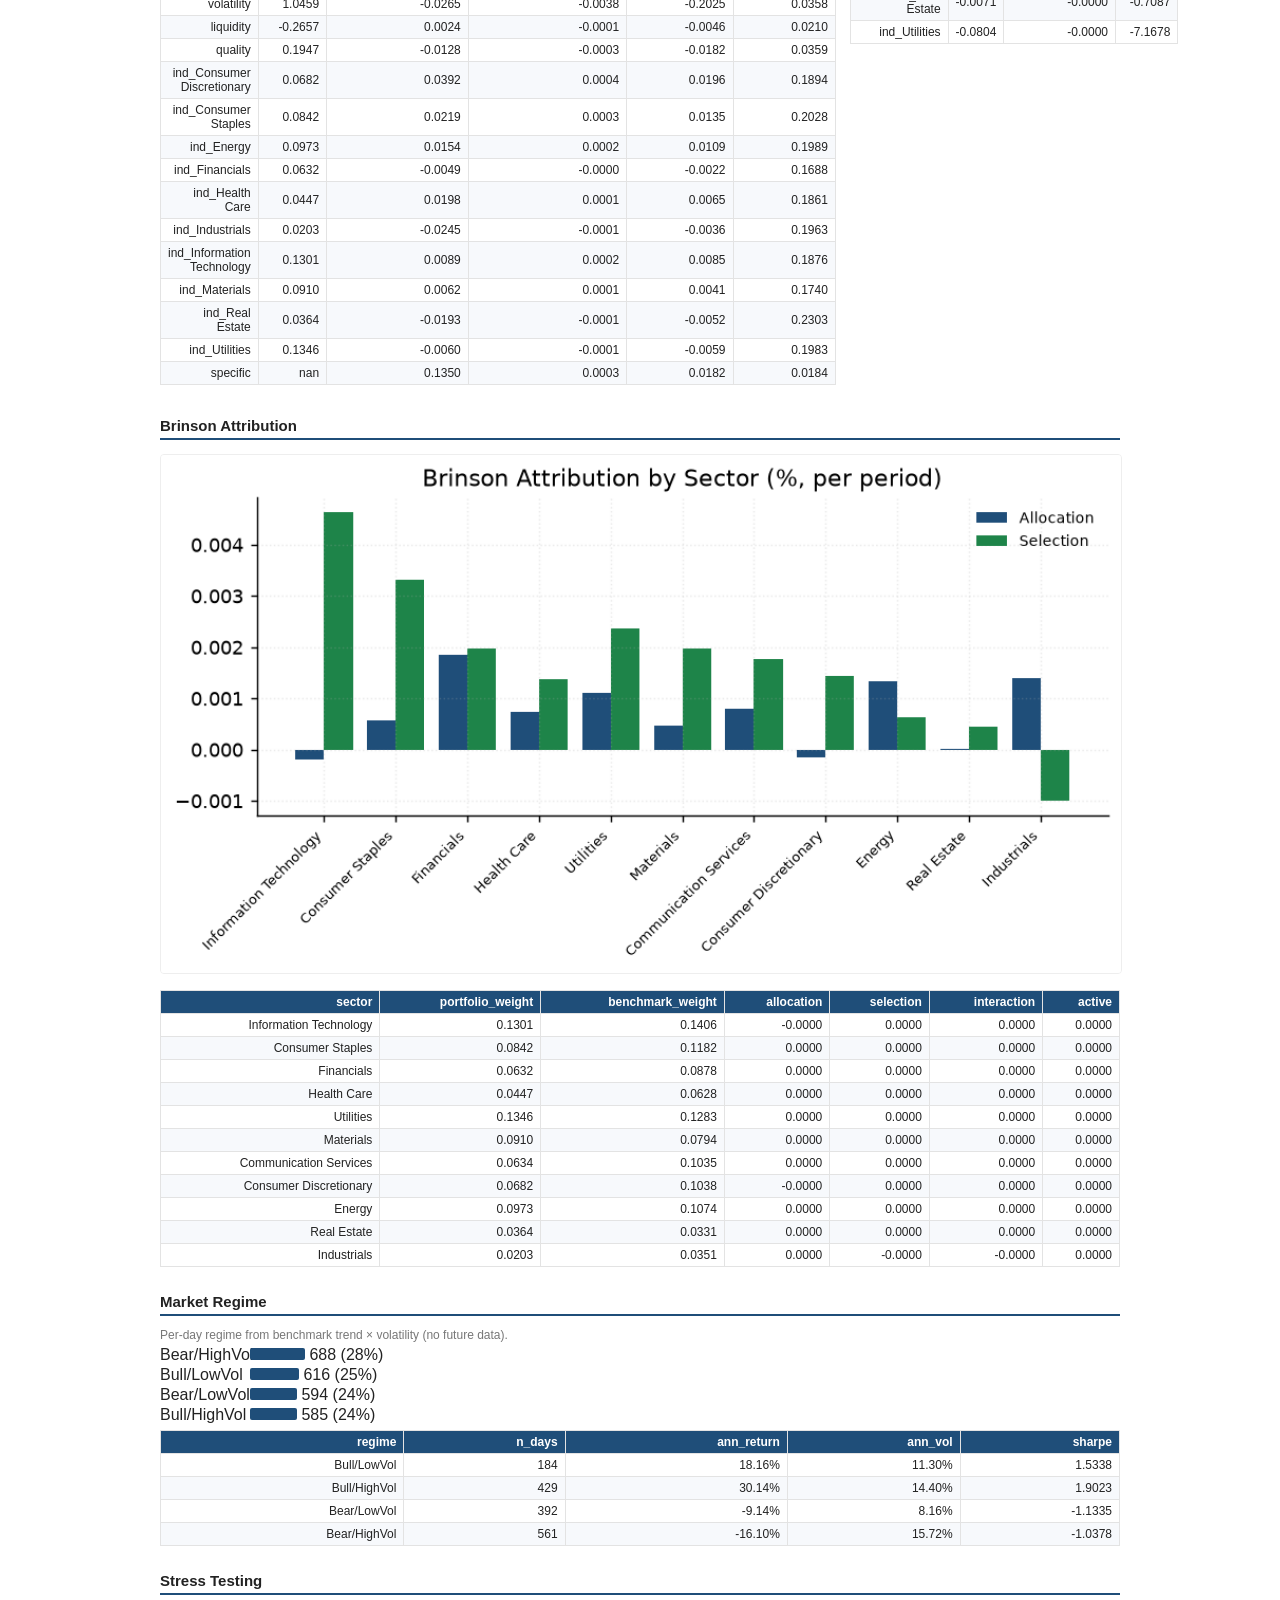
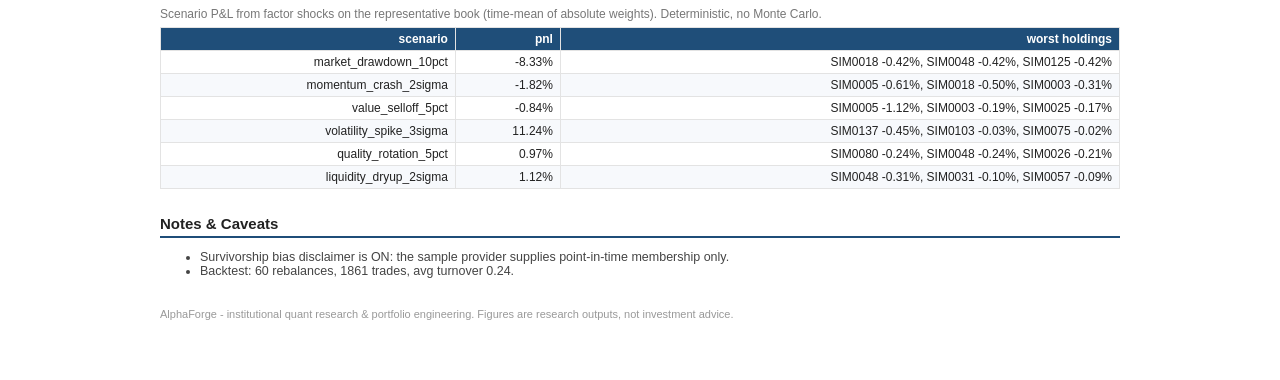
==== commit 703a756b: "docs(sample): refresh provenance on latest main" ====
--- a/docs/sample/research_report.html
+++ b/docs/sample/research_report.html
@@ -22,7 +22,7 @@
 </style></head>
 <body><div class="wrap">
 <h1>AlphaForge Research Report</h1>
-<div class="sub">Generated 2026-09-24 16:51 UTC</div>
+<div class="sub">Generated 2026-09-25 12:51 UTC</div>
 <p class="data-notice">Data provider: sample. Synthetic data for demonstrating the research pipeline; these results do not establish a tradeable edge.</p>
 
 <h2>Performance</h2>
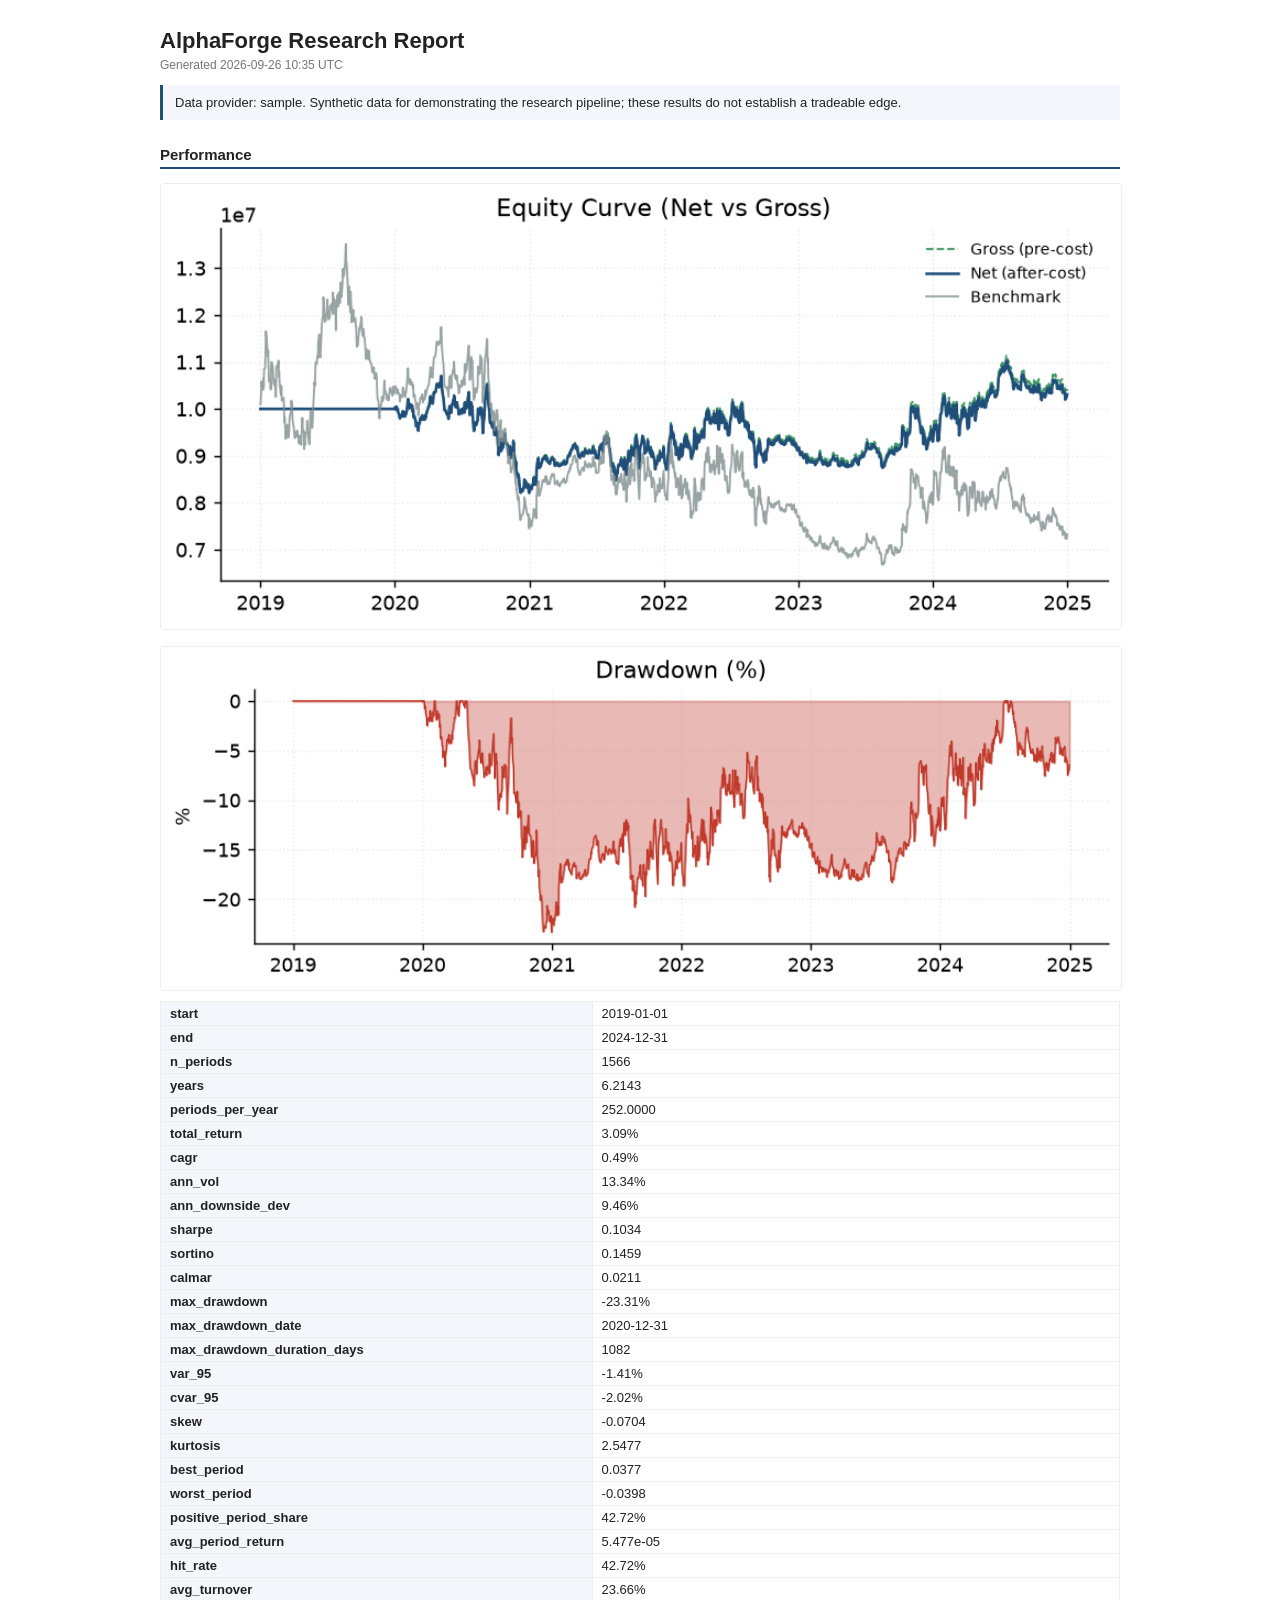
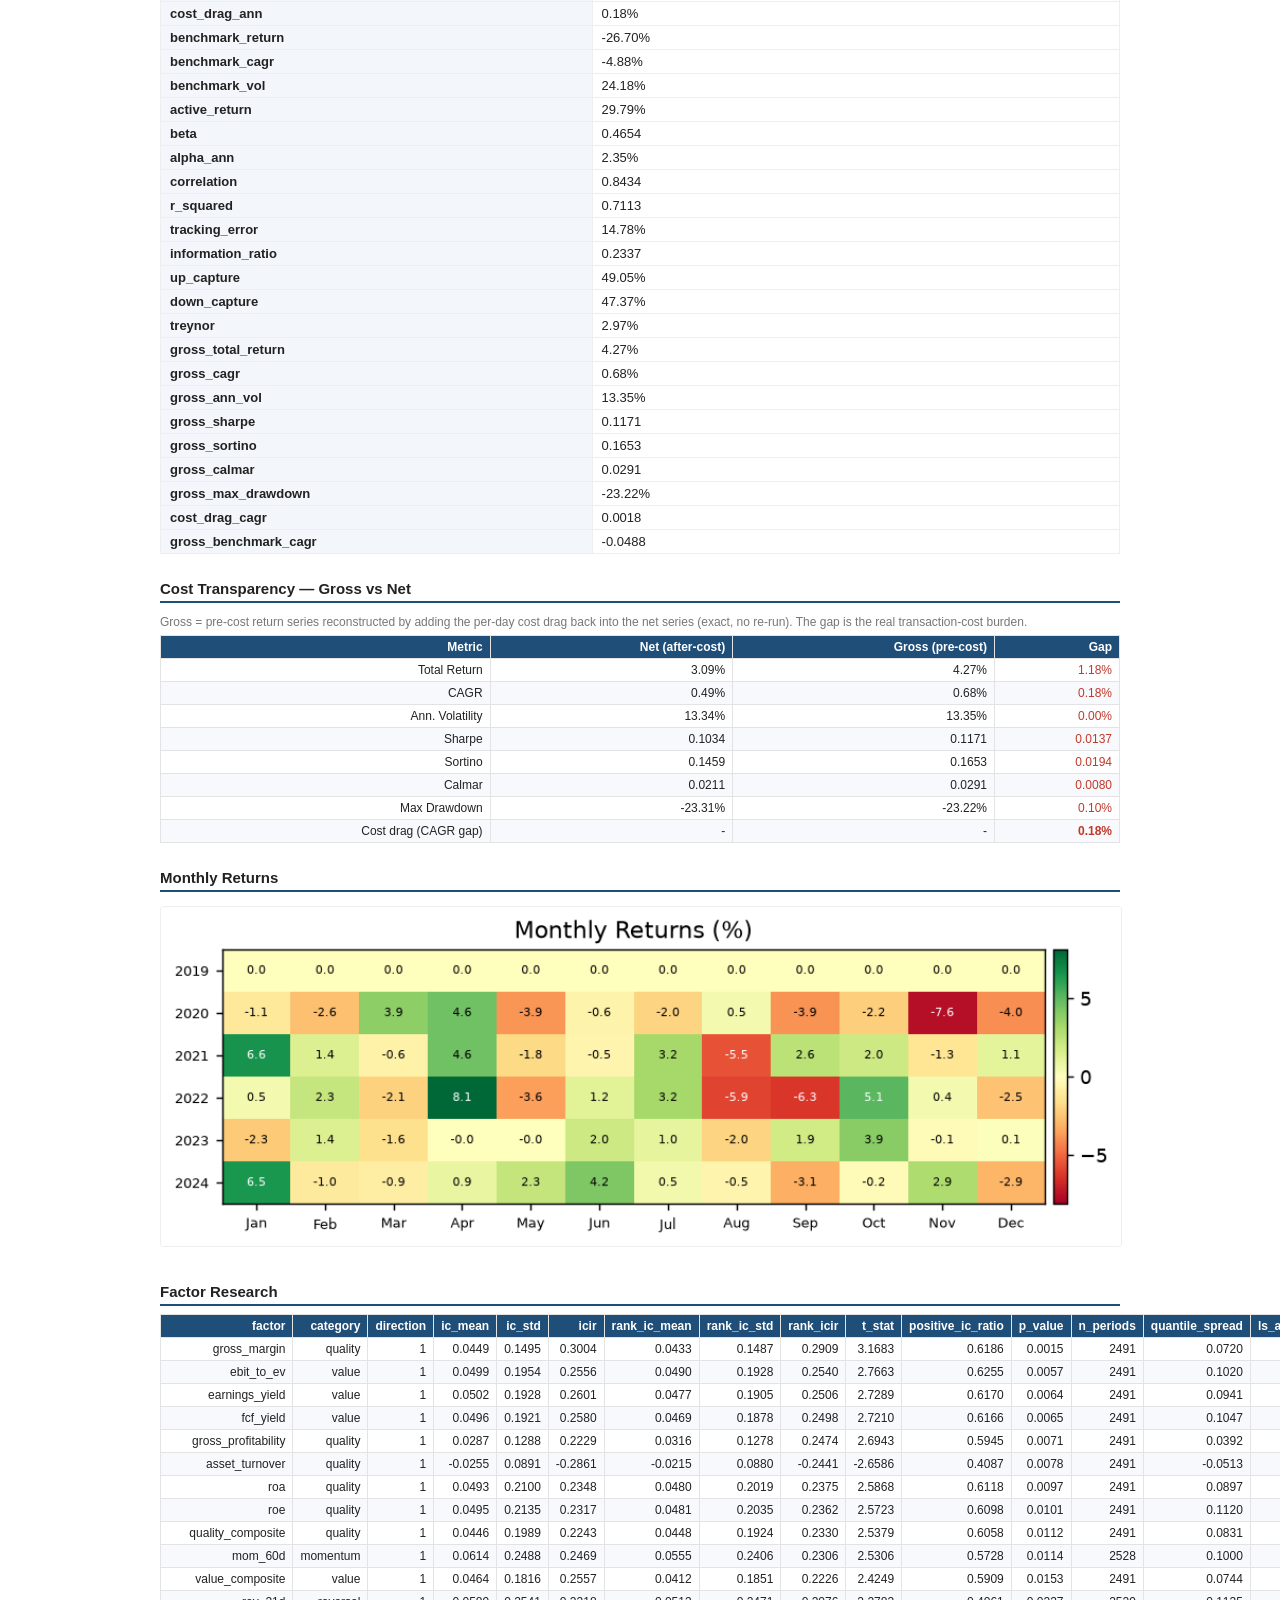
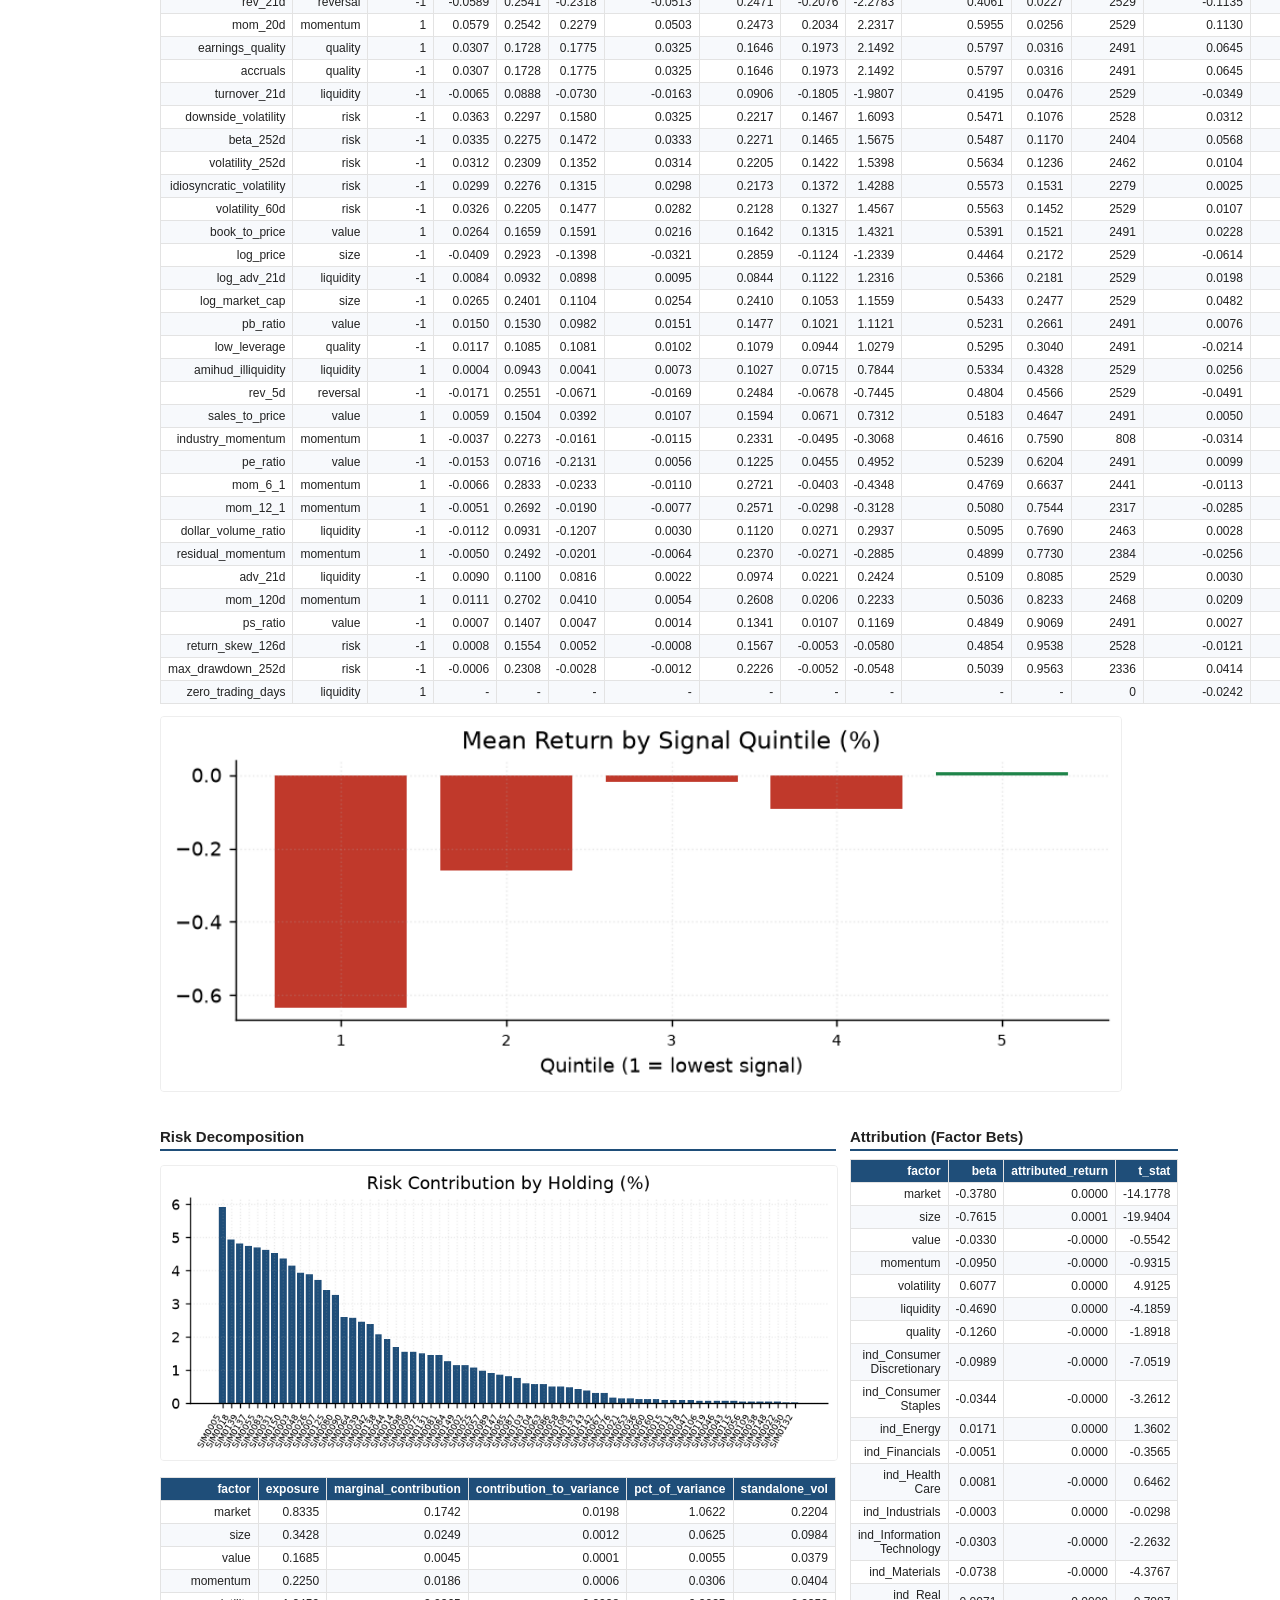
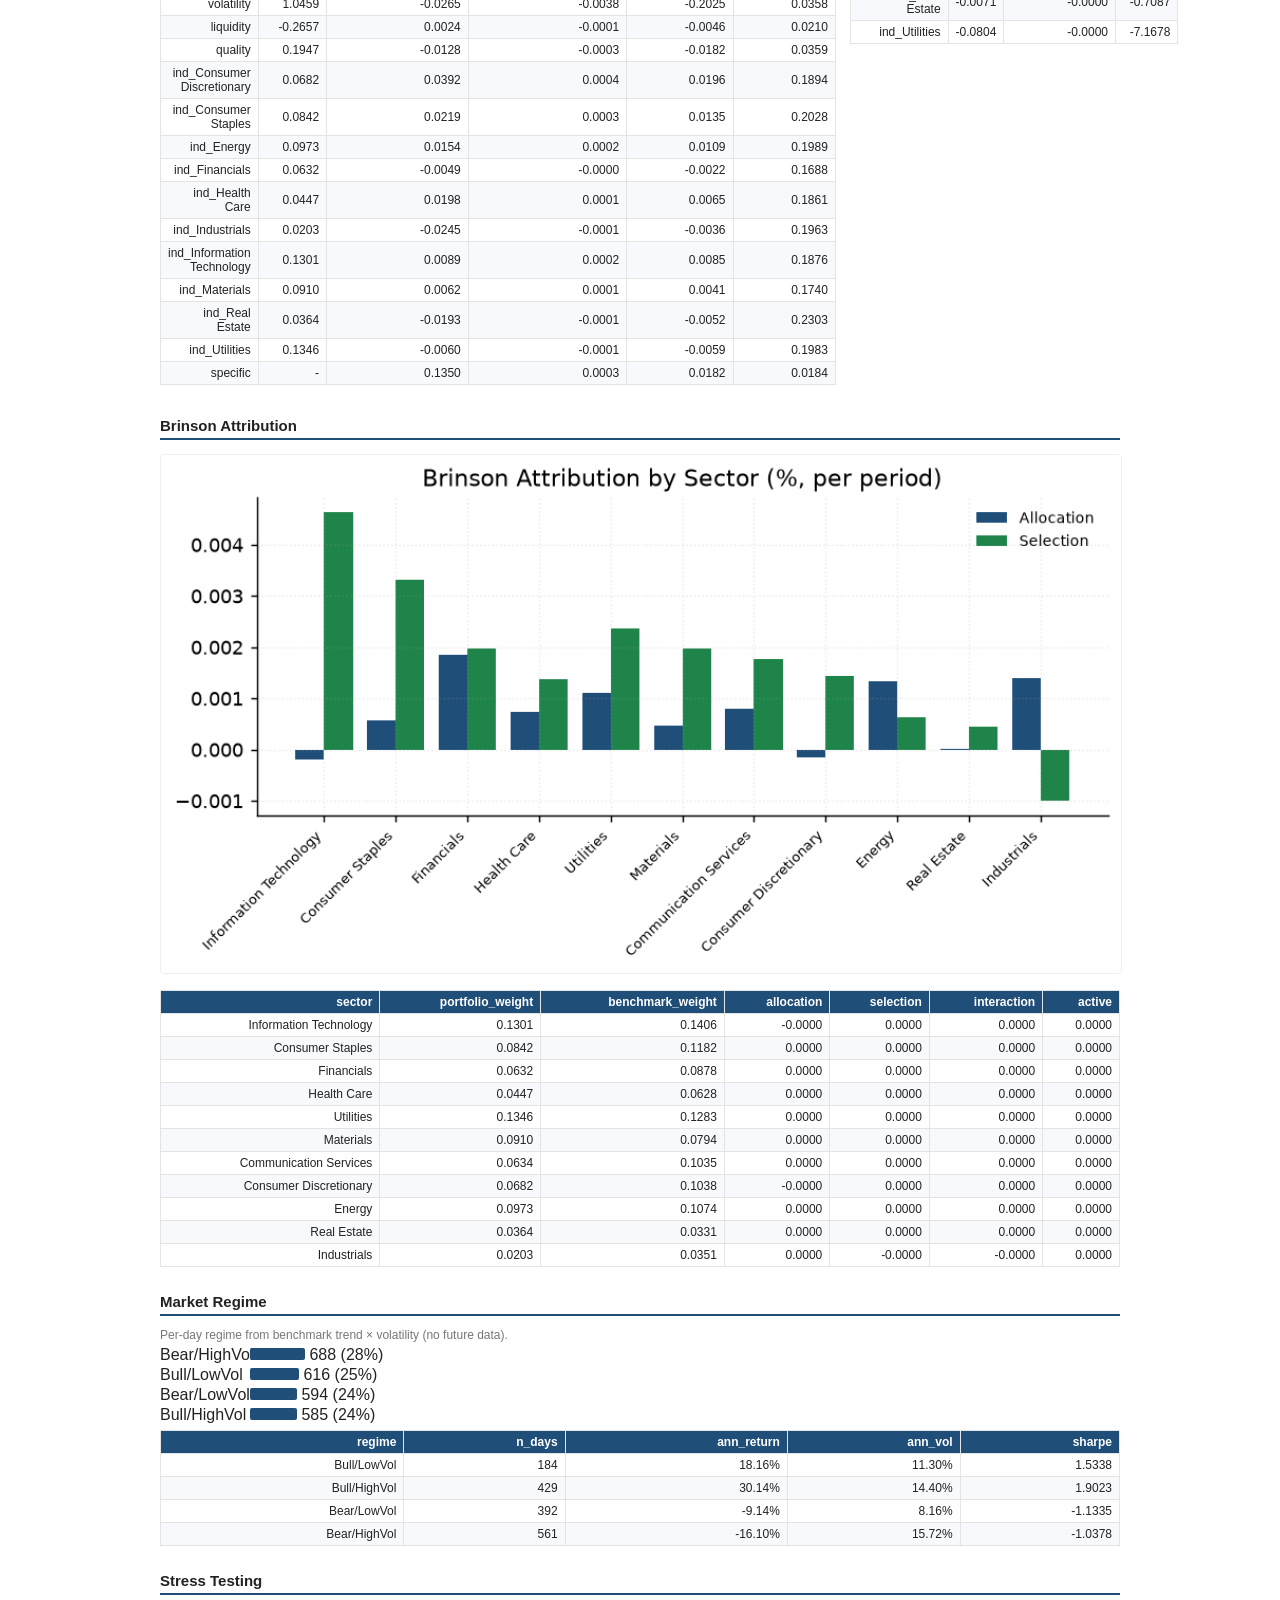
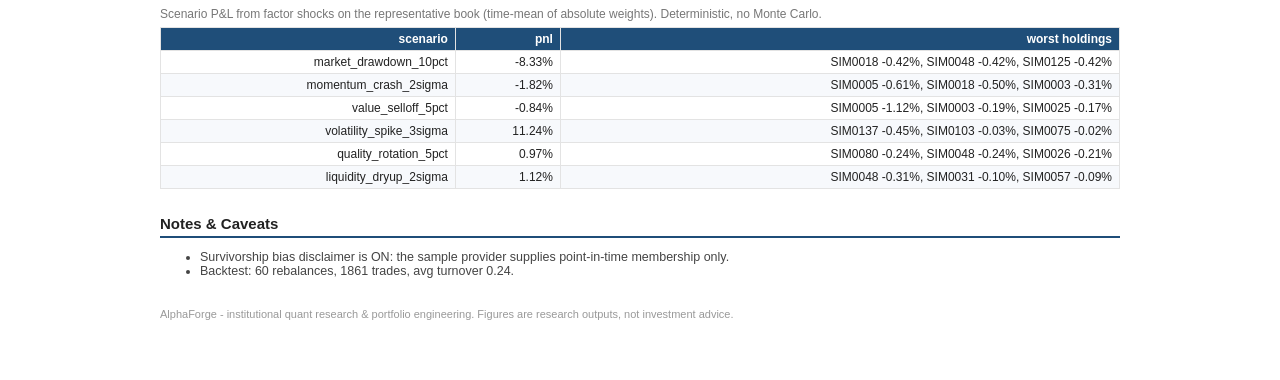
==== commit 8d768148: "docs(sample): regenerate synthetic evidence after latest factor fixes" ====
--- a/docs/sample/research_report.html
+++ b/docs/sample/research_report.html
@@ -22,7 +22,7 @@
 </style></head>
 <body><div class="wrap">
 <h1>AlphaForge Research Report</h1>
-<div class="sub">Generated 2026-09-25 12:51 UTC</div>
+<div class="sub">Generated 2026-09-26 10:35 UTC</div>
 <p class="data-notice">Data provider: sample. Synthetic data for demonstrating the research pipeline; these results do not establish a tradeable edge.</p>
 
 <h2>Performance</h2>
@@ -34,11 +34,11 @@
 <h2>Monthly Returns</h2><img src="[data-uri]" />
 
 <h2>Factor Research</h2>
-<table class='data'><thead><tr><th>factor</th><th>category</th><th>direction</th><th>ic_mean</th><th>ic_std</th><th>icir</th><th>rank_ic_mean</th><th>rank_ic_std</th><th>rank_icir</th><th>t_stat</th><th>positive_ic_ratio</th><th>p_value</th><th>n_periods</th><th>quantile_spread</th><th>ls_ann_return</th><th>ls_ir</th><th>turnover</th><th>coverage</th><th>significant_fdr</th><th>significant_naive</th></tr></thead><tbody><tr><td>gross_margin</td><td>quality</td><td>1</td><td>0.0449</td><td>0.1495</td><td>0.3004</td><td>0.0433</td><td>0.1487</td><td>0.2909</td><td>3.1683</td><td>0.6186</td><td>0.0015</td><td>2491</td><td>0.0720</td><td>0.0720</td><td>0.7849</td><td>0.0143</td><td>0.9628</td><td>True</td><td>True</td></tr><tr><td>ebit_to_ev</td><td>value</td><td>1</td><td>0.0499</td><td>0.1954</td><td>0.2556</td><td>0.0490</td><td>0.1928</td><td>0.2540</td><td>2.7663</td><td>0.6255</td><td>0.0057</td><td>2491</td><td>0.1020</td><td>0.1020</td><td>0.7563</td><td>0.0305</td><td>0.9628</td><td>True</td><td>True</td></tr><tr><td>earnings_yield</td><td>value</td><td>1</td><td>0.0502</td><td>0.1928</td><td>0.2601</td><td>0.0477</td><td>0.1905</td><td>0.2506</td><td>2.7289</td><td>0.6170</td><td>0.0064</td><td>2491</td><td>0.0941</td><td>0.0941</td><td>0.6808</td><td>0.0371</td><td>0.9628</td><td>True</td><td>True</td></tr><tr><td>fcf_yield</td><td>value</td><td>1</td><td>0.0496</td><td>0.1921</td><td>0.2580</td><td>0.0469</td><td>0.1878</td><td>0.2498</td><td>2.7210</td><td>0.6166</td><td>0.0065</td><td>2491</td><td>0.1047</td><td>0.1047</td><td>0.8054</td><td>0.0358</td><td>0.9628</td><td>True</td><td>True</td></tr><tr><td>gross_profitability</td><td>quality</td><td>1</td><td>0.0287</td><td>0.1288</td><td>0.2229</td><td>0.0316</td><td>0.1278</td><td>0.2474</td><td>2.6943</td><td>0.5945</td><td>0.0071</td><td>2491</td><td>0.0392</td><td>0.0392</td><td>0.4805</td><td>0.0113</td><td>0.9628</td><td>True</td><td>True</td></tr><tr><td>asset_turnover</td><td>quality</td><td>1</td><td>-0.0255</td><td>0.0891</td><td>-0.2861</td><td>-0.0215</td><td>0.0880</td><td>-0.2441</td><td>-2.6586</td><td>0.4087</td><td>0.0078</td><td>2491</td><td>-0.0513</td><td>-0.0513</td><td>-0.8257</td><td>0.0070</td><td>0.9628</td><td>True</td><td>True</td></tr><tr><td>roa</td><td>quality</td><td>1</td><td>0.0493</td><td>0.2100</td><td>0.2348</td><td>0.0480</td><td>0.2019</td><td>0.2375</td><td>2.5868</td><td>0.6118</td><td>0.0097</td><td>2491</td><td>0.0897</td><td>0.0897</td><td>0.6625</td><td>0.0122</td><td>0.9628</td><td>True</td><td>True</td></tr><tr><td>roe</td><td>quality</td><td>1</td><td>0.0495</td><td>0.2135</td><td>0.2317</td><td>0.0481</td><td>0.2035</td><td>0.2362</td><td>2.5723</td><td>0.6098</td><td>0.0101</td><td>2491</td><td>0.1120</td><td>0.1120</td><td>0.7936</td><td>0.0125</td><td>0.9628</td><td>True</td><td>True</td></tr><tr><td>quality_composite</td><td>quality</td><td>1</td><td>0.0446</td><td>0.1989</td><td>0.2243</td><td>0.0448</td><td>0.1924</td><td>0.2330</td><td>2.5379</td><td>0.6058</td><td>0.0112</td><td>2491</td><td>0.0831</td><td>0.0831</td><td>0.6631</td><td>0.0132</td><td>0.9628</td><td>True</td><td>True</td></tr><tr><td>mom_60d</td><td>momentum</td><td>1</td><td>0.0614</td><td>0.2488</td><td>0.2469</td><td>0.0555</td><td>0.2406</td><td>0.2306</td><td>2.5306</td><td>0.5728</td><td>0.0114</td><td>2528</td><td>0.1000</td><td>0.1000</td><td>0.6058</td><td>0.2336</td><td>0.9770</td><td>True</td><td>True</td></tr><tr><td>value_composite</td><td>value</td><td>1</td><td>0.0464</td><td>0.1816</td><td>0.2557</td><td>0.0412</td><td>0.1851</td><td>0.2226</td><td>2.4249</td><td>0.5909</td><td>0.0153</td><td>2491</td><td>0.0744</td><td>0.0744</td><td>0.5483</td><td>0.0455</td><td>0.9628</td><td>False</td><td>True</td></tr><tr><td>rev_21d</td><td>reversal</td><td>-1</td><td>-0.0589</td><td>0.2541</td><td>-0.2318</td><td>-0.0513</td><td>0.2471</td><td>-0.2076</td><td>-2.2783</td><td>0.4061</td><td>0.0227</td><td>2529</td><td>-0.1135</td><td>-0.1135</td><td>-0.6628</td><td>0.4065</td><td>0.9774</td><td>False</td><td>True</td></tr><tr><td>mom_20d</td><td>momentum</td><td>1</td><td>0.0579</td><td>0.2542</td><td>0.2279</td><td>0.0503</td><td>0.2473</td><td>0.2034</td><td>2.2317</td><td>0.5955</td><td>0.0256</td><td>2529</td><td>0.1130</td><td>0.1130</td><td>0.6611</td><td>0.4176</td><td>0.9774</td><td>False</td><td>True</td></tr><tr><td>earnings_quality</td><td>quality</td><td>1</td><td>0.0307</td><td>0.1728</td><td>0.1775</td><td>0.0325</td><td>0.1646</td><td>0.1973</td><td>2.1492</td><td>0.5797</td><td>0.0316</td><td>2491</td><td>0.0645</td><td>0.0645</td><td>0.5937</td><td>0.0068</td><td>0.9628</td><td>False</td><td>True</td></tr><tr><td>accruals</td><td>quality</td><td>-1</td><td>0.0307</td><td>0.1728</td><td>0.1775</td><td>0.0325</td><td>0.1646</td><td>0.1973</td><td>2.1492</td><td>0.5797</td><td>0.0316</td><td>2491</td><td>0.0645</td><td>0.0645</td><td>0.5937</td><td>0.0068</td><td>0.9628</td><td>False</td><td>True</td></tr><tr><td>turnover_21d</td><td>liquidity</td><td>-1</td><td>-0.0065</td><td>0.0888</td><td>-0.0730</td><td>-0.0163</td><td>0.0906</td><td>-0.1805</td><td>-1.9807</td><td>0.4195</td><td>0.0476</td><td>2529</td><td>-0.0349</td><td>-0.0349</td><td>-0.5899</td><td>0.0361</td><td>0.9774</td><td>False</td><td>True</td></tr><tr><td>downside_volatility</td><td>risk</td><td>-1</td><td>0.0363</td><td>0.2297</td><td>0.1580</td><td>0.0325</td><td>0.2217</td><td>0.1467</td><td>1.6093</td><td>0.5471</td><td>0.1076</td><td>2528</td><td>0.0312</td><td>0.0312</td><td>0.2095</td><td>0.0485</td><td>0.9770</td><td>False</td><td>False</td></tr><tr><td>beta_252d</td><td>risk</td><td>-1</td><td>0.0335</td><td>0.2275</td><td>0.1472</td><td>0.0333</td><td>0.2271</td><td>0.1465</td><td>1.5675</td><td>0.5487</td><td>0.1170</td><td>2404</td><td>0.0568</td><td>0.0568</td><td>0.3939</td><td>0.0332</td><td>0.9295</td><td>False</td><td>False</td></tr><tr><td>volatility_252d</td><td>risk</td><td>-1</td><td>0.0312</td><td>0.2309</td><td>0.1352</td><td>0.0314</td><td>0.2205</td><td>0.1422</td><td>1.5398</td><td>0.5634</td><td>0.1236</td><td>2462</td><td>0.0104</td><td>0.0104</td><td>0.0749</td><td>0.0252</td><td>0.9517</td><td>False</td><td>False</td></tr><tr><td>idiosyncratic_volatility</td><td>risk</td><td>-1</td><td>0.0299</td><td>0.2276</td><td>0.1315</td><td>0.0298</td><td>0.2173</td><td>0.1372</td><td>1.4288</td><td>0.5573</td><td>0.1531</td><td>2279</td><td>0.0025</td><td>0.0025</td><td>0.0179</td><td>0.0229</td><td>0.8816</td><td>False</td><td>False</td></tr><tr><td>volatility_60d</td><td>risk</td><td>-1</td><td>0.0326</td><td>0.2205</td><td>0.1477</td><td>0.0282</td><td>0.2128</td><td>0.1327</td><td>1.4567</td><td>0.5563</td><td>0.1452</td><td>2529</td><td>0.0107</td><td>0.0107</td><td>0.0774</td><td>0.0783</td><td>0.9774</td><td>False</td><td>False</td></tr><tr><td>book_to_price</td><td>value</td><td>1</td><td>0.0264</td><td>0.1659</td><td>0.1591</td><td>0.0216</td><td>0.1642</td><td>0.1315</td><td>1.4321</td><td>0.5391</td><td>0.1521</td><td>2491</td><td>0.0228</td><td>0.0228</td><td>0.1891</td><td>0.0539</td><td>0.9628</td><td>False</td><td>False</td></tr><tr><td>log_price</td><td>size</td><td>-1</td><td>-0.0409</td><td>0.2923</td><td>-0.1398</td><td>-0.0321</td><td>0.2859</td><td>-0.1124</td><td>-1.2339</td><td>0.4464</td><td>0.2172</td><td>2529</td><td>-0.0614</td><td>-0.0614</td><td>-0.2937</td><td>0.0509</td><td>0.9774</td><td>False</td><td>False</td></tr><tr><td>log_adv_21d</td><td>liquidity</td><td>1</td><td>-0.0084</td><td>0.0932</td><td>-0.0898</td><td>-0.0095</td><td>0.0844</td><td>-0.1122</td><td>-1.2316</td><td>0.4634</td><td>0.2181</td><td>2529</td><td>-0.0146</td><td>-0.0146</td><td>-0.2279</td><td>0.0243</td><td>0.9774</td><td>False</td><td>False</td></tr><tr><td>log_market_cap</td><td>size</td><td>-1</td><td>0.0265</td><td>0.2401</td><td>0.1104</td><td>0.0254</td><td>0.2410</td><td>0.1053</td><td>1.1559</td><td>0.5433</td><td>0.2477</td><td>2529</td><td>0.0482</td><td>0.0482</td><td>0.3432</td><td>0.0363</td><td>0.9774</td><td>False</td><td>False</td></tr><tr><td>pb_ratio</td><td>value</td><td>-1</td><td>0.0150</td><td>0.1530</td><td>0.0982</td><td>0.0151</td><td>0.1477</td><td>0.1021</td><td>1.1121</td><td>0.5231</td><td>0.2661</td><td>2491</td><td>0.0076</td><td>0.0076</td><td>0.0774</td><td>0.0642</td><td>0.9628</td><td>False</td><td>False</td></tr><tr><td>low_leverage</td><td>quality</td><td>-1</td><td>0.0117</td><td>0.1085</td><td>0.1081</td><td>0.0102</td><td>0.1079</td><td>0.0944</td><td>1.0279</td><td>0.5295</td><td>0.3040</td><td>2491</td><td>-0.0214</td><td>-0.0214</td><td>-0.2944</td><td>0.0062</td><td>0.9628</td><td>False</td><td>False</td></tr><tr><td>amihud_illiquidity</td><td>liquidity</td><td>1</td><td>0.0004</td><td>0.0943</td><td>0.0041</td><td>0.0073</td><td>0.1027</td><td>0.0715</td><td>0.7844</td><td>0.5334</td><td>0.4328</td><td>2529</td><td>0.0256</td><td>0.0256</td><td>0.3697</td><td>0.0537</td><td>0.9774</td><td>False</td><td>False</td></tr><tr><td>rev_5d</td><td>reversal</td><td>-1</td><td>-0.0171</td><td>0.2551</td><td>-0.0671</td><td>-0.0169</td><td>0.2484</td><td>-0.0678</td><td>-0.7445</td><td>0.4804</td><td>0.4566</td><td>2529</td><td>-0.0491</td><td>-0.0491</td><td>-0.2788</td><td>0.8108</td><td>0.9774</td><td>False</td><td>False</td></tr><tr><td>sales_to_price</td><td>value</td><td>1</td><td>0.0059</td><td>0.1504</td><td>0.0392</td><td>0.0107</td><td>0.1594</td><td>0.0671</td><td>0.7312</td><td>0.5183</td><td>0.4647</td><td>2491</td><td>0.0050</td><td>0.0050</td><td>0.0435</td><td>0.0454</td><td>0.9628</td><td>False</td><td>False</td></tr><tr><td>industry_momentum</td><td>momentum</td><td>1</td><td>-0.0037</td><td>0.2273</td><td>-0.0161</td><td>-0.0115</td><td>0.2331</td><td>-0.0495</td><td>-0.3068</td><td>0.4616</td><td>0.7590</td><td>808</td><td>-0.0314</td><td>-0.0314</td><td>-0.2906</td><td>0.5769</td><td>0.9770</td><td>False</td><td>False</td></tr><tr><td>pe_ratio</td><td>value</td><td>-1</td><td>-0.0153</td><td>0.0716</td><td>-0.2131</td><td>0.0056</td><td>0.1225</td><td>0.0455</td><td>0.4952</td><td>0.5239</td><td>0.6204</td><td>2491</td><td>0.0099</td><td>0.0099</td><td>0.1267</td><td>0.0509</td><td>0.9628</td><td>False</td><td>False</td></tr><tr><td>mom_6_1</td><td>momentum</td><td>1</td><td>-0.0066</td><td>0.2833</td><td>-0.0233</td><td>-0.0110</td><td>0.2721</td><td>-0.0403</td><td>-0.4348</td><td>0.4769</td><td>0.6637</td><td>2441</td><td>-0.0113</td><td>-0.0113</td><td>-0.0589</td><td>0.1604</td><td>0.9437</td><td>False</td><td>False</td></tr><tr><td>mom_12_1</td><td>momentum</td><td>1</td><td>-0.0051</td><td>0.2692</td><td>-0.0190</td><td>-0.0077</td><td>0.2571</td><td>-0.0298</td><td>-0.3128</td><td>0.5080</td><td>0.7544</td><td>2317</td><td>-0.0285</td><td>-0.0285</td><td>-0.1528</td><td>0.1271</td><td>0.8961</td><td>False</td><td>False</td></tr><tr><td>dollar_volume_ratio</td><td>liquidity</td><td>1</td><td>0.0112</td><td>0.0931</td><td>0.1207</td><td>-0.0030</td><td>0.1120</td><td>-0.0271</td><td>-0.2937</td><td>0.4905</td><td>0.7690</td><td>2463</td><td>-0.0048</td><td>-0.0048</td><td>-0.0645</td><td>0.2647</td><td>0.9521</td><td>False</td><td>False</td></tr><tr><td>residual_momentum</td><td>momentum</td><td>1</td><td>-0.0050</td><td>0.2492</td><td>-0.0201</td><td>-0.0064</td><td>0.2370</td><td>-0.0271</td><td>-0.2885</td><td>0.4899</td><td>0.7730</td><td>2384</td><td>-0.0256</td><td>-0.0256</td><td>-0.1475</td><td>0.1197</td><td>0.9218</td><td>False</td><td>False</td></tr><tr><td>adv_21d</td><td>liquidity</td><td>1</td><td>-0.0090</td><td>0.1100</td><td>-0.0816</td><td>-0.0022</td><td>0.0974</td><td>-0.0221</td><td>-0.2424</td><td>0.4891</td><td>0.8085</td><td>2529</td><td>-0.0002</td><td>-0.0002</td><td>-0.0027</td><td>0.0249</td><td>0.9774</td><td>False</td><td>False</td></tr><tr><td>mom_120d</td><td>momentum</td><td>1</td><td>0.0111</td><td>0.2702</td><td>0.0410</td><td>0.0054</td><td>0.2608</td><td>0.0206</td><td>0.2233</td><td>0.5036</td><td>0.8233</td><td>2468</td><td>0.0209</td><td>0.0209</td><td>0.1136</td><td>0.1630</td><td>0.9540</td><td>False</td><td>False</td></tr><tr><td>ps_ratio</td><td>value</td><td>-1</td><td>0.0007</td><td>0.1407</td><td>0.0047</td><td>0.0014</td><td>0.1341</td><td>0.0107</td><td>0.1169</td><td>0.4849</td><td>0.9069</td><td>2491</td><td>0.0027</td><td>0.0027</td><td>0.0287</td><td>0.0648</td><td>0.9628</td><td>False</td><td>False</td></tr><tr><td>return_skew_126d</td><td>risk</td><td>-1</td><td>0.0008</td><td>0.1554</td><td>0.0052</td><td>-0.0008</td><td>0.1567</td><td>-0.0053</td><td>-0.0580</td><td>0.4854</td><td>0.9538</td><td>2528</td><td>-0.0121</td><td>-0.0121</td><td>-0.1066</td><td>0.1383</td><td>0.9770</td><td>False</td><td>False</td></tr><tr><td>max_drawdown_252d</td><td>risk</td><td>-1</td><td>-0.0006</td><td>0.2308</td><td>-0.0028</td><td>-0.0012</td><td>0.2226</td><td>-0.0052</td><td>-0.0548</td><td>0.5039</td><td>0.9563</td><td>2336</td><td>0.0414</td><td>0.0414</td><td>0.2544</td><td>0.0360</td><td>0.9034</td><td>False</td><td>False</td></tr><tr><td>zero_trading_days</td><td>liquidity</td><td>-1</td><td>nan</td><td>nan</td><td>nan</td><td>nan</td><td>nan</td><td>nan</td><td>nan</td><td>nan</td><td>nan</td><td>0</td><td>-0.0242</td><td>-0.0242</td><td>-0.3878</td><td>0.0028</td><td>0.9774</td><td>False</td><td>False</td></tr></tbody></table>
+<table class='data'><thead><tr><th>factor</th><th>category</th><th>direction</th><th>ic_mean</th><th>ic_std</th><th>icir</th><th>rank_ic_mean</th><th>rank_ic_std</th><th>rank_icir</th><th>t_stat</th><th>positive_ic_ratio</th><th>p_value</th><th>n_periods</th><th>quantile_spread</th><th>ls_ann_return</th><th>ls_ir</th><th>turnover</th><th>coverage</th><th>significant_fdr</th><th>significant_naive</th></tr></thead><tbody><tr><td>gross_margin</td><td>quality</td><td>1</td><td>0.0449</td><td>0.1495</td><td>0.3004</td><td>0.0433</td><td>0.1487</td><td>0.2909</td><td>3.1683</td><td>0.6186</td><td>0.0015</td><td>2491</td><td>0.0720</td><td>0.0720</td><td>0.7849</td><td>0.0143</td><td>0.9628</td><td>True</td><td>True</td></tr><tr><td>ebit_to_ev</td><td>value</td><td>1</td><td>0.0499</td><td>0.1954</td><td>0.2556</td><td>0.0490</td><td>0.1928</td><td>0.2540</td><td>2.7663</td><td>0.6255</td><td>0.0057</td><td>2491</td><td>0.1020</td><td>0.1020</td><td>0.7563</td><td>0.0305</td><td>0.9628</td><td>True</td><td>True</td></tr><tr><td>earnings_yield</td><td>value</td><td>1</td><td>0.0502</td><td>0.1928</td><td>0.2601</td><td>0.0477</td><td>0.1905</td><td>0.2506</td><td>2.7289</td><td>0.6170</td><td>0.0064</td><td>2491</td><td>0.0941</td><td>0.0941</td><td>0.6808</td><td>0.0371</td><td>0.9628</td><td>True</td><td>True</td></tr><tr><td>fcf_yield</td><td>value</td><td>1</td><td>0.0496</td><td>0.1921</td><td>0.2580</td><td>0.0469</td><td>0.1878</td><td>0.2498</td><td>2.7210</td><td>0.6166</td><td>0.0065</td><td>2491</td><td>0.1047</td><td>0.1047</td><td>0.8054</td><td>0.0358</td><td>0.9628</td><td>True</td><td>True</td></tr><tr><td>gross_profitability</td><td>quality</td><td>1</td><td>0.0287</td><td>0.1288</td><td>0.2229</td><td>0.0316</td><td>0.1278</td><td>0.2474</td><td>2.6943</td><td>0.5945</td><td>0.0071</td><td>2491</td><td>0.0392</td><td>0.0392</td><td>0.4805</td><td>0.0113</td><td>0.9628</td><td>True</td><td>True</td></tr><tr><td>asset_turnover</td><td>quality</td><td>1</td><td>-0.0255</td><td>0.0891</td><td>-0.2861</td><td>-0.0215</td><td>0.0880</td><td>-0.2441</td><td>-2.6586</td><td>0.4087</td><td>0.0078</td><td>2491</td><td>-0.0513</td><td>-0.0513</td><td>-0.8257</td><td>0.0070</td><td>0.9628</td><td>True</td><td>True</td></tr><tr><td>roa</td><td>quality</td><td>1</td><td>0.0493</td><td>0.2100</td><td>0.2348</td><td>0.0480</td><td>0.2019</td><td>0.2375</td><td>2.5868</td><td>0.6118</td><td>0.0097</td><td>2491</td><td>0.0897</td><td>0.0897</td><td>0.6625</td><td>0.0122</td><td>0.9628</td><td>True</td><td>True</td></tr><tr><td>roe</td><td>quality</td><td>1</td><td>0.0495</td><td>0.2135</td><td>0.2317</td><td>0.0481</td><td>0.2035</td><td>0.2362</td><td>2.5723</td><td>0.6098</td><td>0.0101</td><td>2491</td><td>0.1120</td><td>0.1120</td><td>0.7936</td><td>0.0125</td><td>0.9628</td><td>True</td><td>True</td></tr><tr><td>quality_composite</td><td>quality</td><td>1</td><td>0.0446</td><td>0.1989</td><td>0.2243</td><td>0.0448</td><td>0.1924</td><td>0.2330</td><td>2.5379</td><td>0.6058</td><td>0.0112</td><td>2491</td><td>0.0831</td><td>0.0831</td><td>0.6631</td><td>0.0132</td><td>0.9628</td><td>True</td><td>True</td></tr><tr><td>mom_60d</td><td>momentum</td><td>1</td><td>0.0614</td><td>0.2488</td><td>0.2469</td><td>0.0555</td><td>0.2406</td><td>0.2306</td><td>2.5306</td><td>0.5728</td><td>0.0114</td><td>2528</td><td>0.1000</td><td>0.1000</td><td>0.6058</td><td>0.2336</td><td>0.9770</td><td>True</td><td>True</td></tr><tr><td>value_composite</td><td>value</td><td>1</td><td>0.0464</td><td>0.1816</td><td>0.2557</td><td>0.0412</td><td>0.1851</td><td>0.2226</td><td>2.4249</td><td>0.5909</td><td>0.0153</td><td>2491</td><td>0.0744</td><td>0.0744</td><td>0.5483</td><td>0.0455</td><td>0.9628</td><td>False</td><td>True</td></tr><tr><td>rev_21d</td><td>reversal</td><td>-1</td><td>-0.0589</td><td>0.2541</td><td>-0.2318</td><td>-0.0513</td><td>0.2471</td><td>-0.2076</td><td>-2.2783</td><td>0.4061</td><td>0.0227</td><td>2529</td><td>-0.1135</td><td>-0.1135</td><td>-0.6628</td><td>0.4065</td><td>0.9774</td><td>False</td><td>True</td></tr><tr><td>mom_20d</td><td>momentum</td><td>1</td><td>0.0579</td><td>0.2542</td><td>0.2279</td><td>0.0503</td><td>0.2473</td><td>0.2034</td><td>2.2317</td><td>0.5955</td><td>0.0256</td><td>2529</td><td>0.1130</td><td>0.1130</td><td>0.6611</td><td>0.4176</td><td>0.9774</td><td>False</td><td>True</td></tr><tr><td>earnings_quality</td><td>quality</td><td>1</td><td>0.0307</td><td>0.1728</td><td>0.1775</td><td>0.0325</td><td>0.1646</td><td>0.1973</td><td>2.1492</td><td>0.5797</td><td>0.0316</td><td>2491</td><td>0.0645</td><td>0.0645</td><td>0.5937</td><td>0.0068</td><td>0.9628</td><td>False</td><td>True</td></tr><tr><td>accruals</td><td>quality</td><td>-1</td><td>0.0307</td><td>0.1728</td><td>0.1775</td><td>0.0325</td><td>0.1646</td><td>0.1973</td><td>2.1492</td><td>0.5797</td><td>0.0316</td><td>2491</td><td>0.0645</td><td>0.0645</td><td>0.5937</td><td>0.0068</td><td>0.9628</td><td>False</td><td>True</td></tr><tr><td>turnover_21d</td><td>liquidity</td><td>-1</td><td>-0.0065</td><td>0.0888</td><td>-0.0730</td><td>-0.0163</td><td>0.0906</td><td>-0.1805</td><td>-1.9807</td><td>0.4195</td><td>0.0476</td><td>2529</td><td>-0.0349</td><td>-0.0349</td><td>-0.5899</td><td>0.0361</td><td>0.9774</td><td>False</td><td>True</td></tr><tr><td>downside_volatility</td><td>risk</td><td>-1</td><td>0.0363</td><td>0.2297</td><td>0.1580</td><td>0.0325</td><td>0.2217</td><td>0.1467</td><td>1.6093</td><td>0.5471</td><td>0.1076</td><td>2528</td><td>0.0312</td><td>0.0312</td><td>0.2095</td><td>0.0485</td><td>0.9770</td><td>False</td><td>False</td></tr><tr><td>beta_252d</td><td>risk</td><td>-1</td><td>0.0335</td><td>0.2275</td><td>0.1472</td><td>0.0333</td><td>0.2271</td><td>0.1465</td><td>1.5675</td><td>0.5487</td><td>0.1170</td><td>2404</td><td>0.0568</td><td>0.0568</td><td>0.3939</td><td>0.0332</td><td>0.9295</td><td>False</td><td>False</td></tr><tr><td>volatility_252d</td><td>risk</td><td>-1</td><td>0.0312</td><td>0.2309</td><td>0.1352</td><td>0.0314</td><td>0.2205</td><td>0.1422</td><td>1.5398</td><td>0.5634</td><td>0.1236</td><td>2462</td><td>0.0104</td><td>0.0104</td><td>0.0749</td><td>0.0252</td><td>0.9517</td><td>False</td><td>False</td></tr><tr><td>idiosyncratic_volatility</td><td>risk</td><td>-1</td><td>0.0299</td><td>0.2276</td><td>0.1315</td><td>0.0298</td><td>0.2173</td><td>0.1372</td><td>1.4288</td><td>0.5573</td><td>0.1531</td><td>2279</td><td>0.0025</td><td>0.0025</td><td>0.0179</td><td>0.0229</td><td>0.8816</td><td>False</td><td>False</td></tr><tr><td>volatility_60d</td><td>risk</td><td>-1</td><td>0.0326</td><td>0.2205</td><td>0.1477</td><td>0.0282</td><td>0.2128</td><td>0.1327</td><td>1.4567</td><td>0.5563</td><td>0.1452</td><td>2529</td><td>0.0107</td><td>0.0107</td><td>0.0774</td><td>0.0783</td><td>0.9774</td><td>False</td><td>False</td></tr><tr><td>book_to_price</td><td>value</td><td>1</td><td>0.0264</td><td>0.1659</td><td>0.1591</td><td>0.0216</td><td>0.1642</td><td>0.1315</td><td>1.4321</td><td>0.5391</td><td>0.1521</td><td>2491</td><td>0.0228</td><td>0.0228</td><td>0.1891</td><td>0.0539</td><td>0.9628</td><td>False</td><td>False</td></tr><tr><td>log_price</td><td>size</td><td>-1</td><td>-0.0409</td><td>0.2923</td><td>-0.1398</td><td>-0.0321</td><td>0.2859</td><td>-0.1124</td><td>-1.2339</td><td>0.4464</td><td>0.2172</td><td>2529</td><td>-0.0614</td><td>-0.0614</td><td>-0.2937</td><td>0.0509</td><td>0.9774</td><td>False</td><td>False</td></tr><tr><td>log_adv_21d</td><td>liquidity</td><td>-1</td><td>0.0084</td><td>0.0932</td><td>0.0898</td><td>0.0095</td><td>0.0844</td><td>0.1122</td><td>1.2316</td><td>0.5366</td><td>0.2181</td><td>2529</td><td>0.0198</td><td>0.0198</td><td>0.3034</td><td>0.0297</td><td>0.9774</td><td>False</td><td>False</td></tr><tr><td>log_market_cap</td><td>size</td><td>-1</td><td>0.0265</td><td>0.2401</td><td>0.1104</td><td>0.0254</td><td>0.2410</td><td>0.1053</td><td>1.1559</td><td>0.5433</td><td>0.2477</td><td>2529</td><td>0.0482</td><td>0.0482</td><td>0.3432</td><td>0.0363</td><td>0.9774</td><td>False</td><td>False</td></tr><tr><td>pb_ratio</td><td>value</td><td>-1</td><td>0.0150</td><td>0.1530</td><td>0.0982</td><td>0.0151</td><td>0.1477</td><td>0.1021</td><td>1.1121</td><td>0.5231</td><td>0.2661</td><td>2491</td><td>0.0076</td><td>0.0076</td><td>0.0774</td><td>0.0642</td><td>0.9628</td><td>False</td><td>False</td></tr><tr><td>low_leverage</td><td>quality</td><td>-1</td><td>0.0117</td><td>0.1085</td><td>0.1081</td><td>0.0102</td><td>0.1079</td><td>0.0944</td><td>1.0279</td><td>0.5295</td><td>0.3040</td><td>2491</td><td>-0.0214</td><td>-0.0214</td><td>-0.2944</td><td>0.0062</td><td>0.9628</td><td>False</td><td>False</td></tr><tr><td>amihud_illiquidity</td><td>liquidity</td><td>1</td><td>0.0004</td><td>0.0943</td><td>0.0041</td><td>0.0073</td><td>0.1027</td><td>0.0715</td><td>0.7844</td><td>0.5334</td><td>0.4328</td><td>2529</td><td>0.0256</td><td>0.0256</td><td>0.3697</td><td>0.0537</td><td>0.9774</td><td>False</td><td>False</td></tr><tr><td>rev_5d</td><td>reversal</td><td>-1</td><td>-0.0171</td><td>0.2551</td><td>-0.0671</td><td>-0.0169</td><td>0.2484</td><td>-0.0678</td><td>-0.7445</td><td>0.4804</td><td>0.4566</td><td>2529</td><td>-0.0491</td><td>-0.0491</td><td>-0.2788</td><td>0.8108</td><td>0.9774</td><td>False</td><td>False</td></tr><tr><td>sales_to_price</td><td>value</td><td>1</td><td>0.0059</td><td>0.1504</td><td>0.0392</td><td>0.0107</td><td>0.1594</td><td>0.0671</td><td>0.7312</td><td>0.5183</td><td>0.4647</td><td>2491</td><td>0.0050</td><td>0.0050</td><td>0.0435</td><td>0.0454</td><td>0.9628</td><td>False</td><td>False</td></tr><tr><td>industry_momentum</td><td>momentum</td><td>1</td><td>-0.0037</td><td>0.2273</td><td>-0.0161</td><td>-0.0115</td><td>0.2331</td><td>-0.0495</td><td>-0.3068</td><td>0.4616</td><td>0.7590</td><td>808</td><td>-0.0314</td><td>-0.0314</td><td>-0.2906</td><td>0.5769</td><td>0.9770</td><td>False</td><td>False</td></tr><tr><td>pe_ratio</td><td>value</td><td>-1</td><td>-0.0153</td><td>0.0716</td><td>-0.2131</td><td>0.0056</td><td>0.1225</td><td>0.0455</td><td>0.4952</td><td>0.5239</td><td>0.6204</td><td>2491</td><td>0.0099</td><td>0.0099</td><td>0.1267</td><td>0.0509</td><td>0.9628</td><td>False</td><td>False</td></tr><tr><td>mom_6_1</td><td>momentum</td><td>1</td><td>-0.0066</td><td>0.2833</td><td>-0.0233</td><td>-0.0110</td><td>0.2721</td><td>-0.0403</td><td>-0.4348</td><td>0.4769</td><td>0.6637</td><td>2441</td><td>-0.0113</td><td>-0.0113</td><td>-0.0589</td><td>0.1604</td><td>0.9437</td><td>False</td><td>False</td></tr><tr><td>mom_12_1</td><td>momentum</td><td>1</td><td>-0.0051</td><td>0.2692</td><td>-0.0190</td><td>-0.0077</td><td>0.2571</td><td>-0.0298</td><td>-0.3128</td><td>0.5080</td><td>0.7544</td><td>2317</td><td>-0.0285</td><td>-0.0285</td><td>-0.1528</td><td>0.1271</td><td>0.8961</td><td>False</td><td>False</td></tr><tr><td>dollar_volume_ratio</td><td>liquidity</td><td>-1</td><td>-0.0112</td><td>0.0931</td><td>-0.1207</td><td>0.0030</td><td>0.1120</td><td>0.0271</td><td>0.2937</td><td>0.5095</td><td>0.7690</td><td>2463</td><td>0.0028</td><td>0.0028</td><td>0.0383</td><td>0.2591</td><td>0.9521</td><td>False</td><td>False</td></tr><tr><td>residual_momentum</td><td>momentum</td><td>1</td><td>-0.0050</td><td>0.2492</td><td>-0.0201</td><td>-0.0064</td><td>0.2370</td><td>-0.0271</td><td>-0.2885</td><td>0.4899</td><td>0.7730</td><td>2384</td><td>-0.0256</td><td>-0.0256</td><td>-0.1475</td><td>0.1197</td><td>0.9218</td><td>False</td><td>False</td></tr><tr><td>adv_21d</td><td>liquidity</td><td>-1</td><td>0.0090</td><td>0.1100</td><td>0.0816</td><td>0.0022</td><td>0.0974</td><td>0.0221</td><td>0.2424</td><td>0.5109</td><td>0.8085</td><td>2529</td><td>0.0030</td><td>0.0030</td><td>0.0493</td><td>0.0261</td><td>0.9774</td><td>False</td><td>False</td></tr><tr><td>mom_120d</td><td>momentum</td><td>1</td><td>0.0111</td><td>0.2702</td><td>0.0410</td><td>0.0054</td><td>0.2608</td><td>0.0206</td><td>0.2233</td><td>0.5036</td><td>0.8233</td><td>2468</td><td>0.0209</td><td>0.0209</td><td>0.1136</td><td>0.1630</td><td>0.9540</td><td>False</td><td>False</td></tr><tr><td>ps_ratio</td><td>value</td><td>-1</td><td>0.0007</td><td>0.1407</td><td>0.0047</td><td>0.0014</td><td>0.1341</td><td>0.0107</td><td>0.1169</td><td>0.4849</td><td>0.9069</td><td>2491</td><td>0.0027</td><td>0.0027</td><td>0.0287</td><td>0.0648</td><td>0.9628</td><td>False</td><td>False</td></tr><tr><td>return_skew_126d</td><td>risk</td><td>-1</td><td>0.0008</td><td>0.1554</td><td>0.0052</td><td>-0.0008</td><td>0.1567</td><td>-0.0053</td><td>-0.0580</td><td>0.4854</td><td>0.9538</td><td>2528</td><td>-0.0121</td><td>-0.0121</td><td>-0.1066</td><td>0.1383</td><td>0.9770</td><td>False</td><td>False</td></tr><tr><td>max_drawdown_252d</td><td>risk</td><td>-1</td><td>-0.0006</td><td>0.2308</td><td>-0.0028</td><td>-0.0012</td><td>0.2226</td><td>-0.0052</td><td>-0.0548</td><td>0.5039</td><td>0.9563</td><td>2336</td><td>0.0414</td><td>0.0414</td><td>0.2544</td><td>0.0360</td><td>0.9034</td><td>False</td><td>False</td></tr><tr><td>zero_trading_days</td><td>liquidity</td><td>1</td><td>-</td><td>-</td><td>-</td><td>-</td><td>-</td><td>-</td><td>-</td><td>-</td><td>-</td><td>0</td><td>-0.0242</td><td>-0.0242</td><td>-0.3878</td><td>0.0028</td><td>0.9774</td><td>False</td><td>False</td></tr></tbody></table>
 <img src="[data-uri]" />
 
 <div class="grid">
-<div><h2>Risk Decomposition</h2><img src="[data-uri]" /><table class='data'><thead><tr><th>factor</th><th>exposure</th><th>marginal_contribution</th><th>contribution_to_variance</th><th>pct_of_variance</th><th>standalone_vol</th></tr></thead><tbody><tr><td>market</td><td>0.8335</td><td>0.1742</td><td>0.0198</td><td>1.0622</td><td>0.2204</td></tr><tr><td>size</td><td>0.3428</td><td>0.0249</td><td>0.0012</td><td>0.0625</td><td>0.0984</td></tr><tr><td>value</td><td>0.1685</td><td>0.0045</td><td>0.0001</td><td>0.0055</td><td>0.0379</td></tr><tr><td>momentum</td><td>0.2250</td><td>0.0186</td><td>0.0006</td><td>0.0306</td><td>0.0404</td></tr><tr><td>volatility</td><td>1.0459</td><td>-0.0265</td><td>-0.0038</td><td>-0.2025</td><td>0.0358</td></tr><tr><td>liquidity</td><td>-0.2657</td><td>0.0024</td><td>-0.0001</td><td>-0.0046</td><td>0.0210</td></tr><tr><td>quality</td><td>0.1947</td><td>-0.0128</td><td>-0.0003</td><td>-0.0182</td><td>0.0359</td></tr><tr><td>ind_Consumer Discretionary</td><td>0.0682</td><td>0.0392</td><td>0.0004</td><td>0.0196</td><td>0.1894</td></tr><tr><td>ind_Consumer Staples</td><td>0.0842</td><td>0.0219</td><td>0.0003</td><td>0.0135</td><td>0.2028</td></tr><tr><td>ind_Energy</td><td>0.0973</td><td>0.0154</td><td>0.0002</td><td>0.0109</td><td>0.1989</td></tr><tr><td>ind_Financials</td><td>0.0632</td><td>-0.0049</td><td>-0.0000</td><td>-0.0022</td><td>0.1688</td></tr><tr><td>ind_Health Care</td><td>0.0447</td><td>0.0198</td><td>0.0001</td><td>0.0065</td><td>0.1861</td></tr><tr><td>ind_Industrials</td><td>0.0203</td><td>-0.0245</td><td>-0.0001</td><td>-0.0036</td><td>0.1963</td></tr><tr><td>ind_Information Technology</td><td>0.1301</td><td>0.0089</td><td>0.0002</td><td>0.0085</td><td>0.1876</td></tr><tr><td>ind_Materials</td><td>0.0910</td><td>0.0062</td><td>0.0001</td><td>0.0041</td><td>0.1740</td></tr><tr><td>ind_Real Estate</td><td>0.0364</td><td>-0.0193</td><td>-0.0001</td><td>-0.0052</td><td>0.2303</td></tr><tr><td>ind_Utilities</td><td>0.1346</td><td>-0.0060</td><td>-0.0001</td><td>-0.0059</td><td>0.1983</td></tr><tr><td>specific</td><td>nan</td><td>0.1350</td><td>0.0003</td><td>0.0182</td><td>0.0184</td></tr></tbody></table></div>
+<div><h2>Risk Decomposition</h2><img src="[data-uri]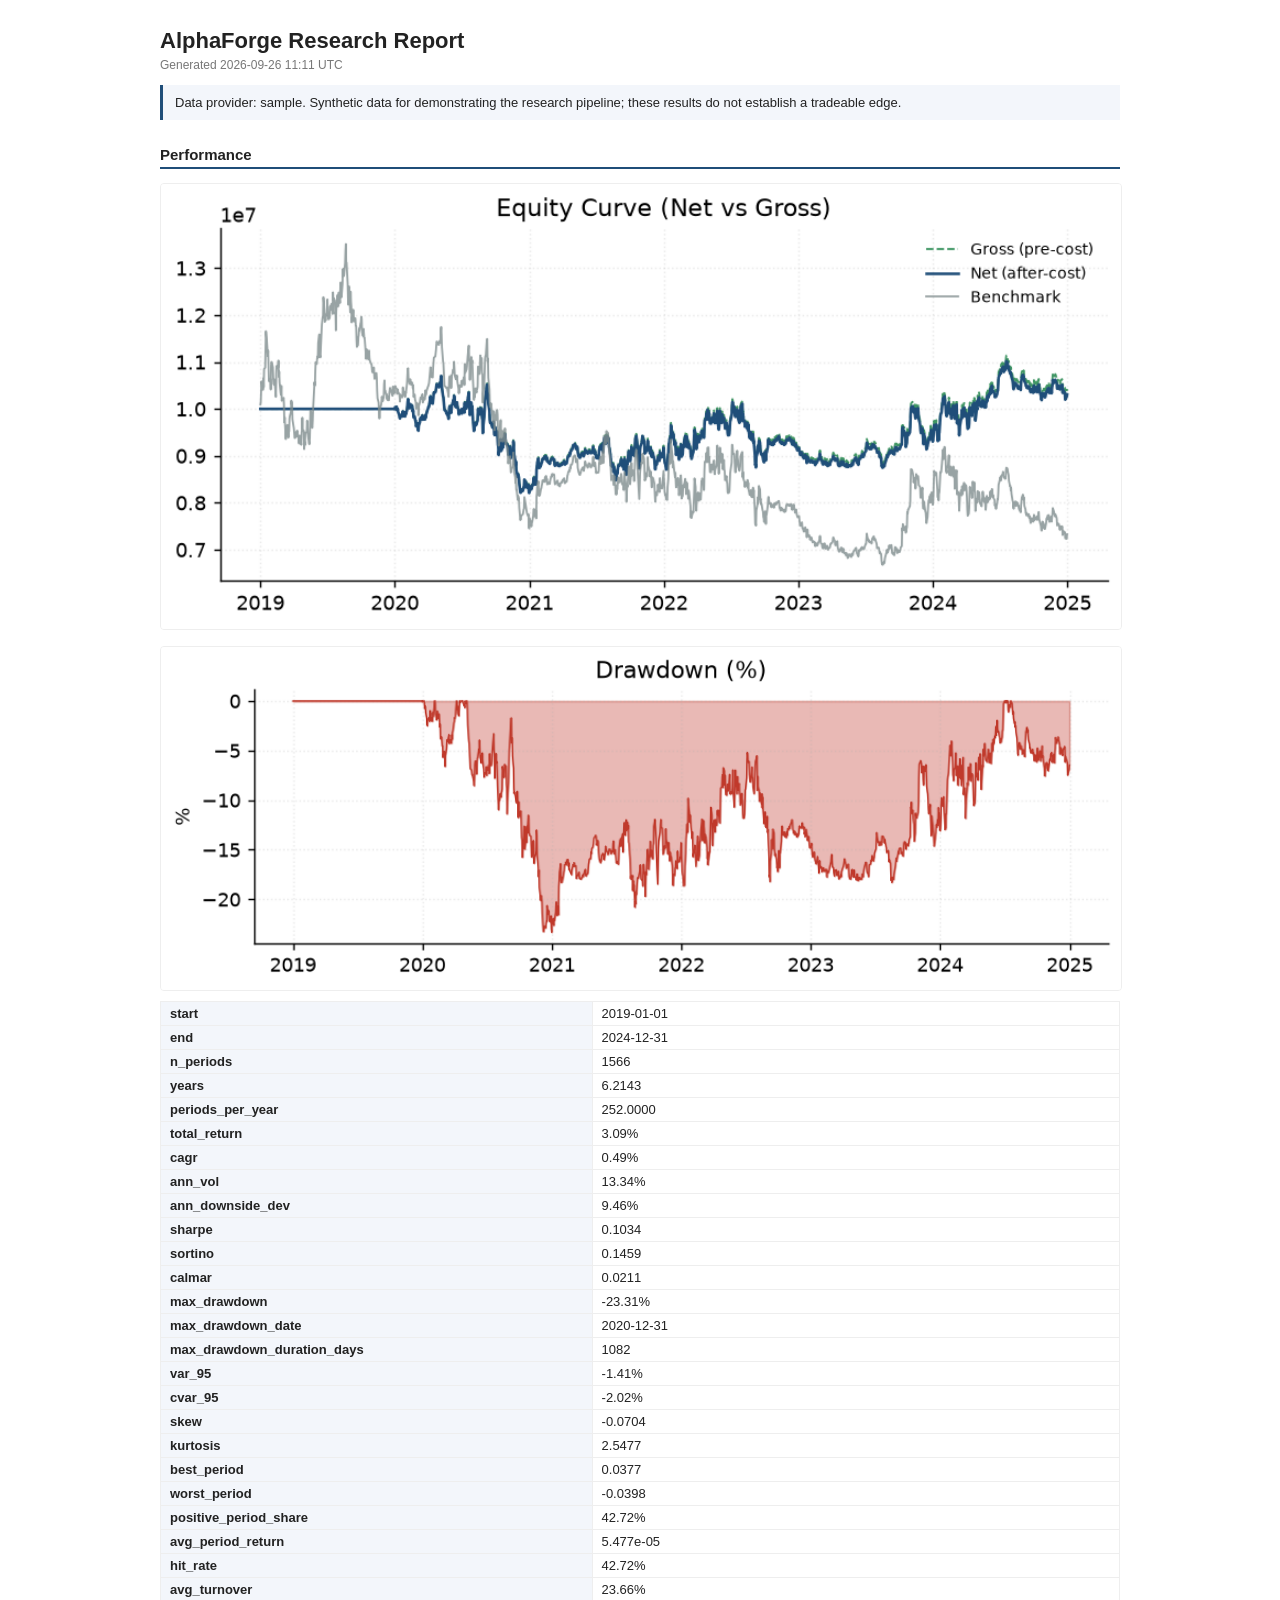
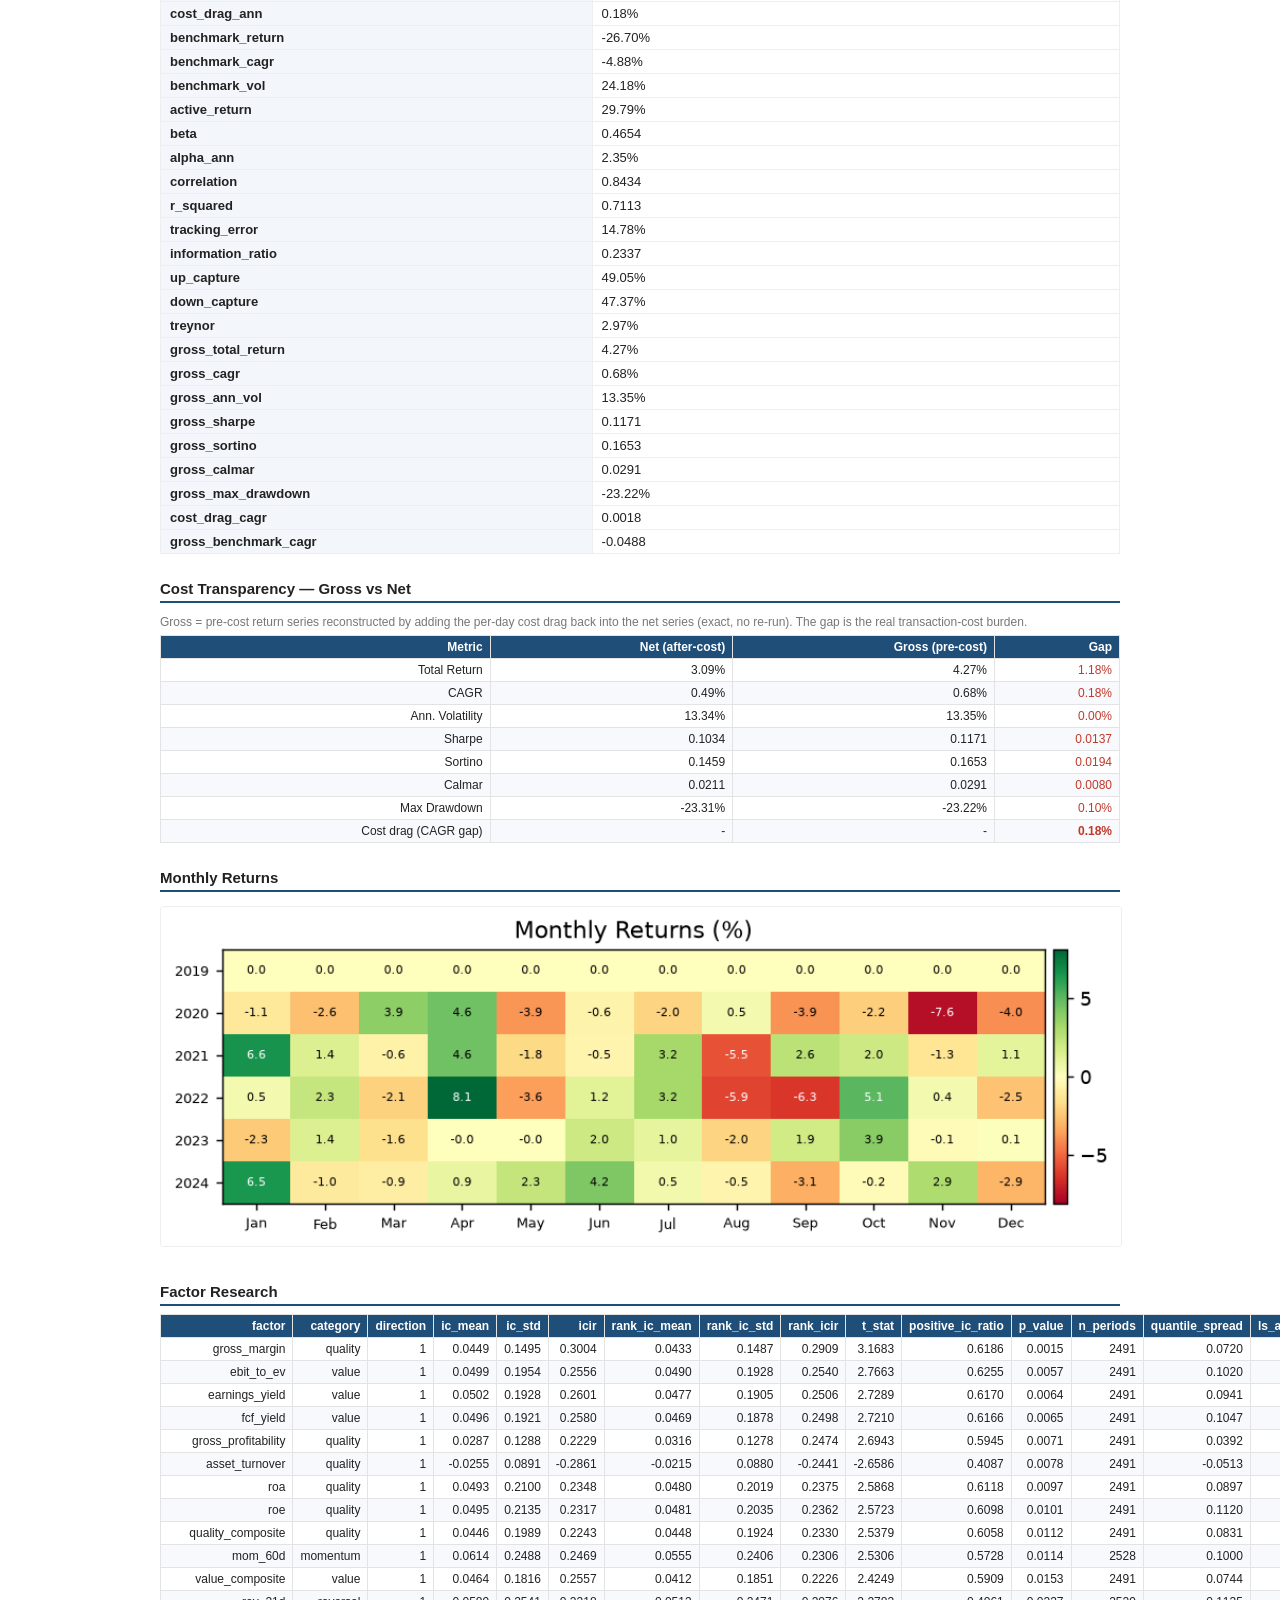
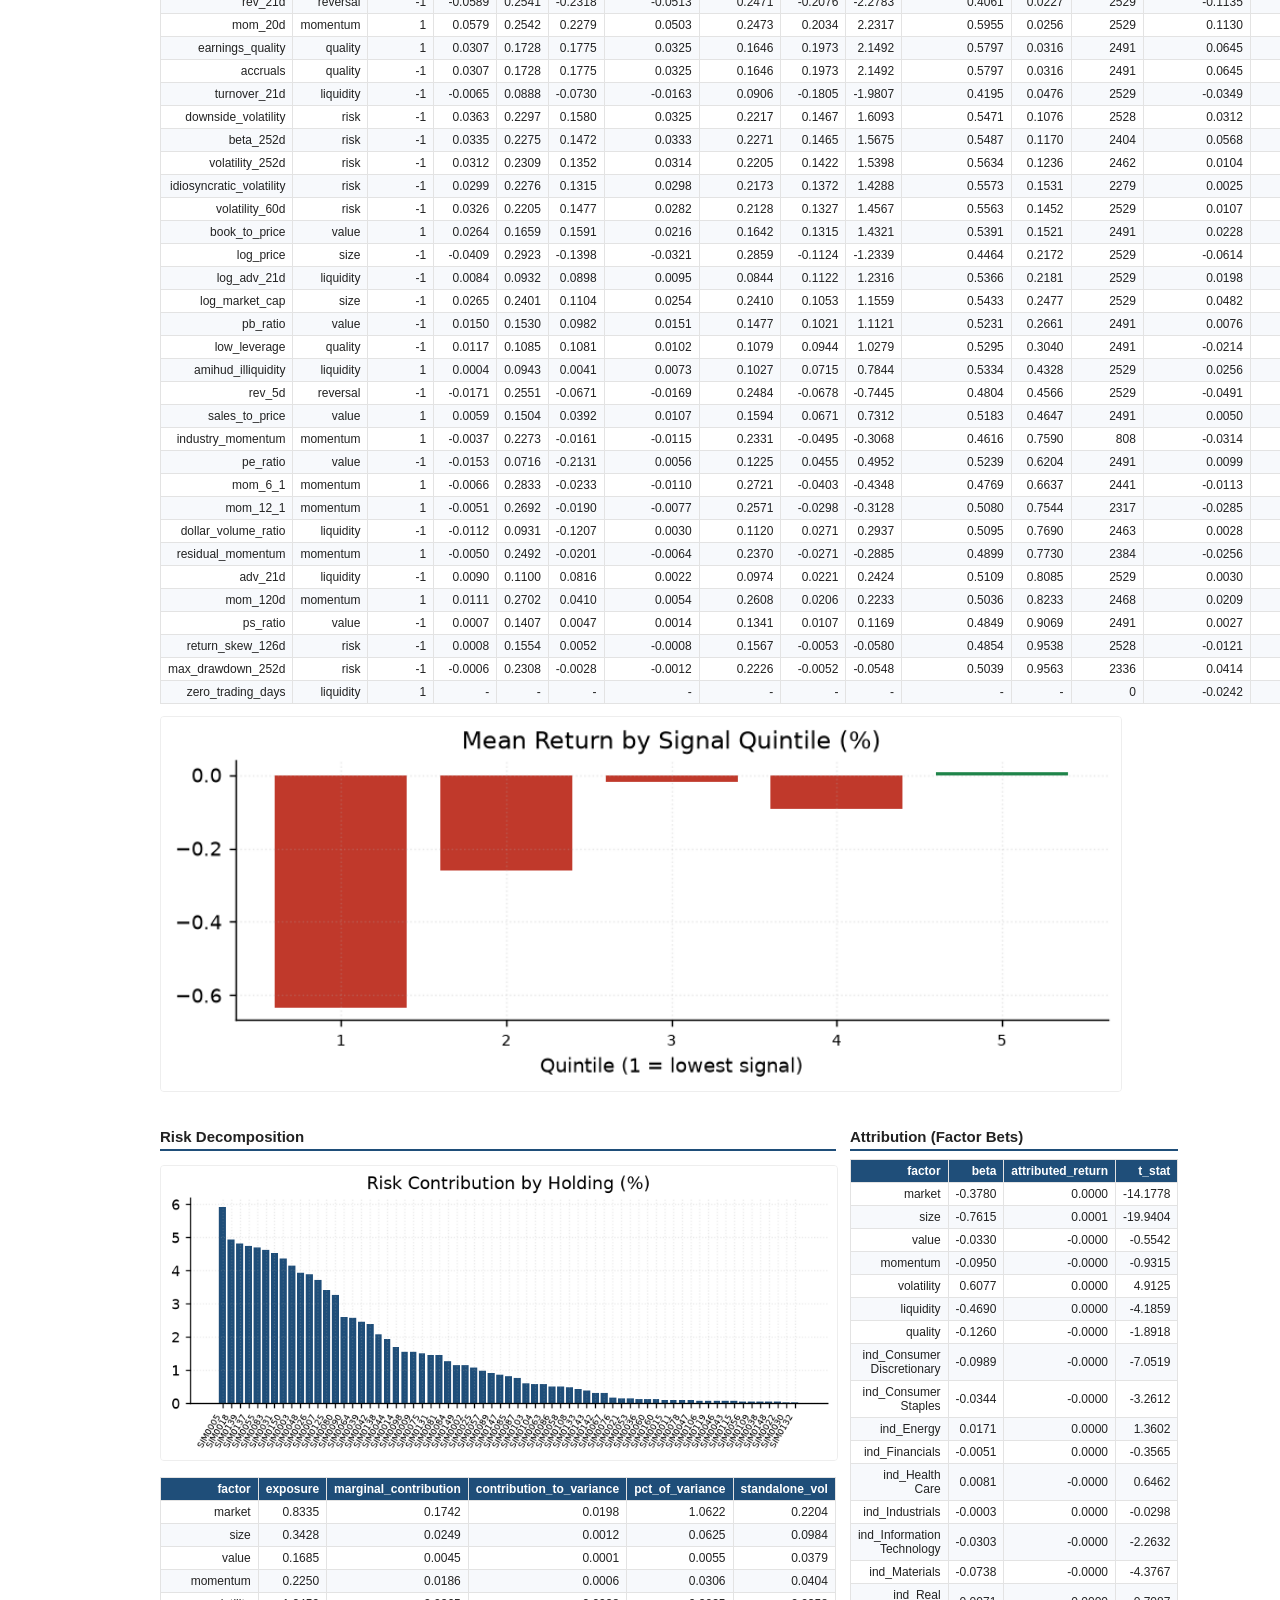
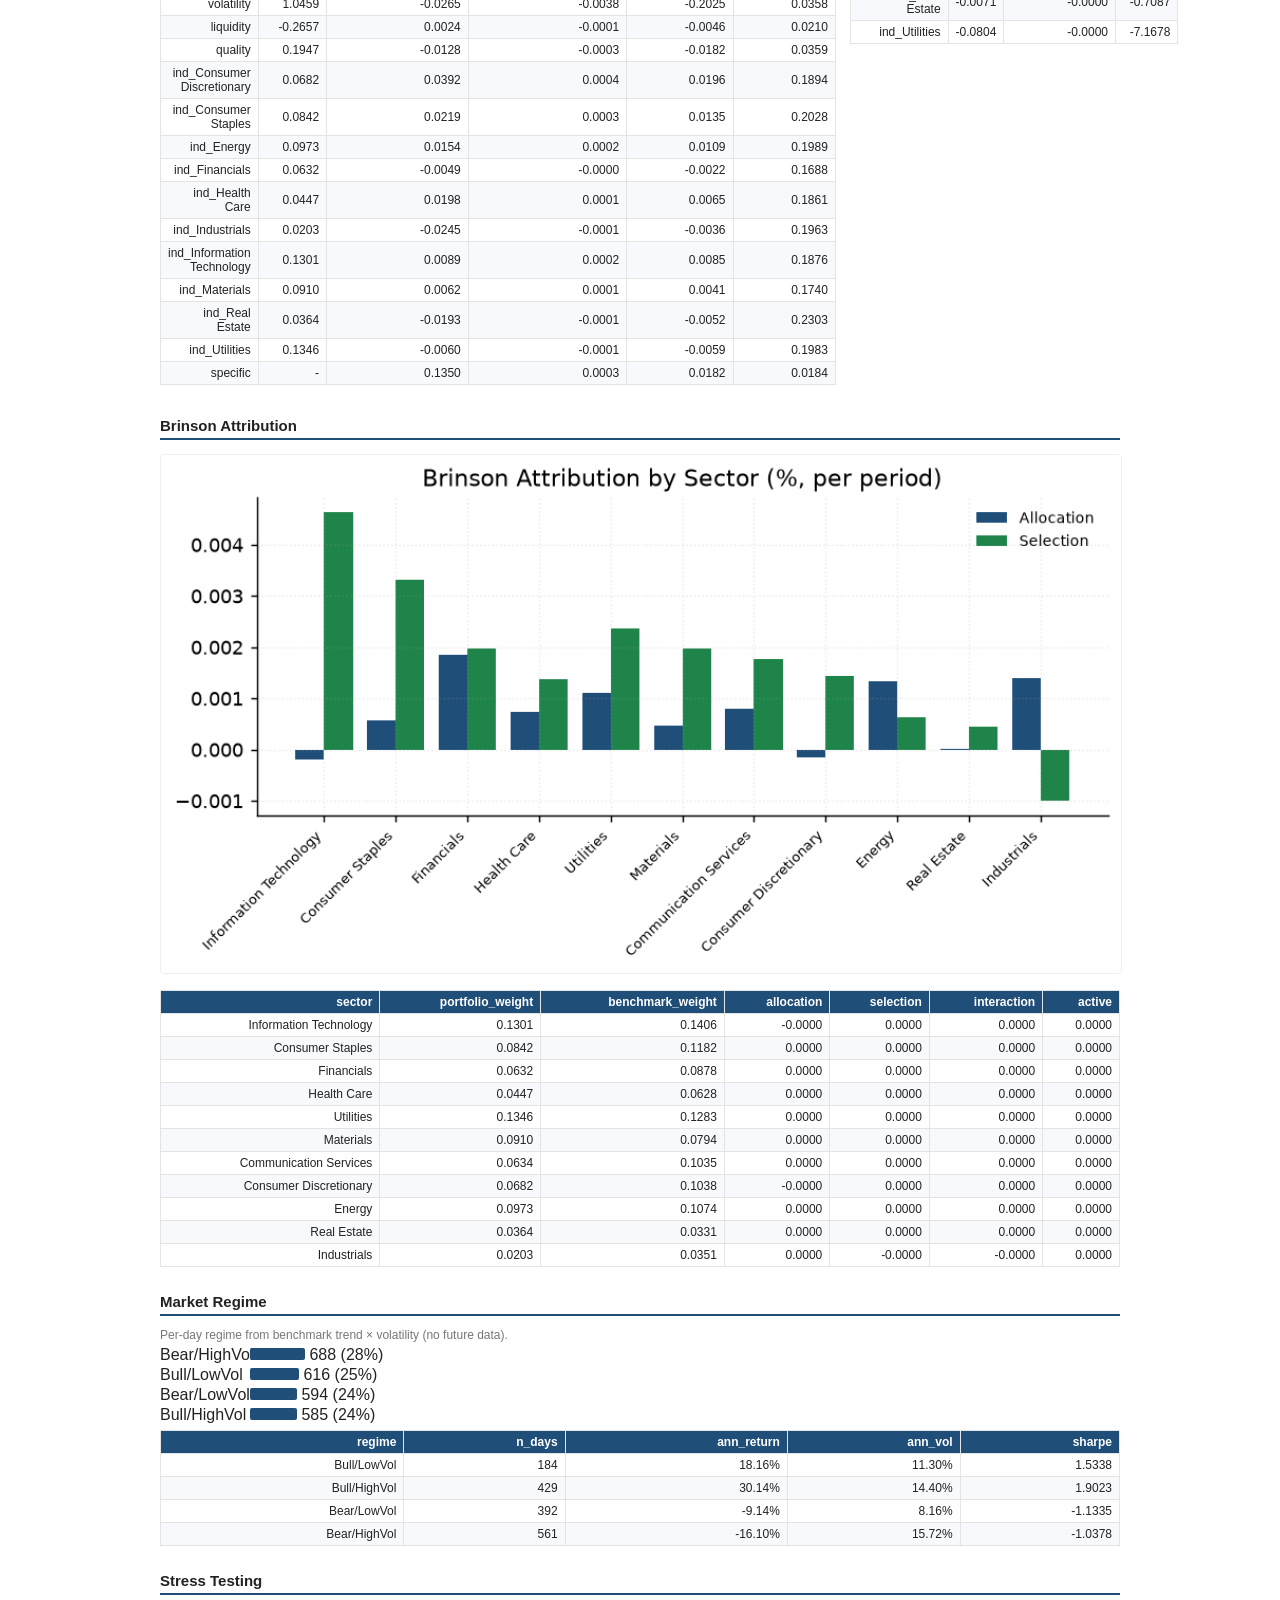
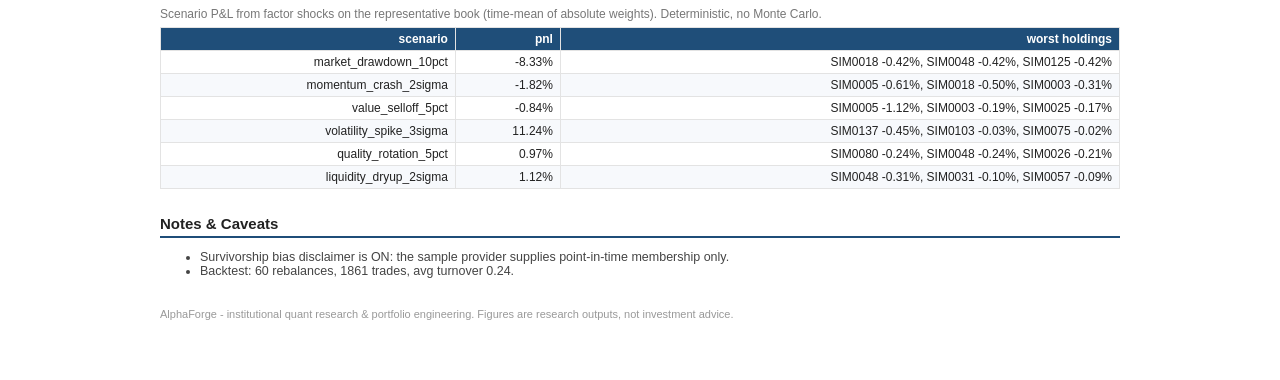
==== commit 66f70580: "docs(sample): record current evaluation provenance" ====
--- a/docs/sample/research_report.html
+++ b/docs/sample/research_report.html
@@ -22,7 +22,7 @@
 </style></head>
 <body><div class="wrap">
 <h1>AlphaForge Research Report</h1>
-<div class="sub">Generated 2026-09-26 10:35 UTC</div>
+<div class="sub">Generated 2026-09-26 11:11 UTC</div>
 <p class="data-notice">Data provider: sample. Synthetic data for demonstrating the research pipeline; these results do not establish a tradeable edge.</p>
 
 <h2>Performance</h2>
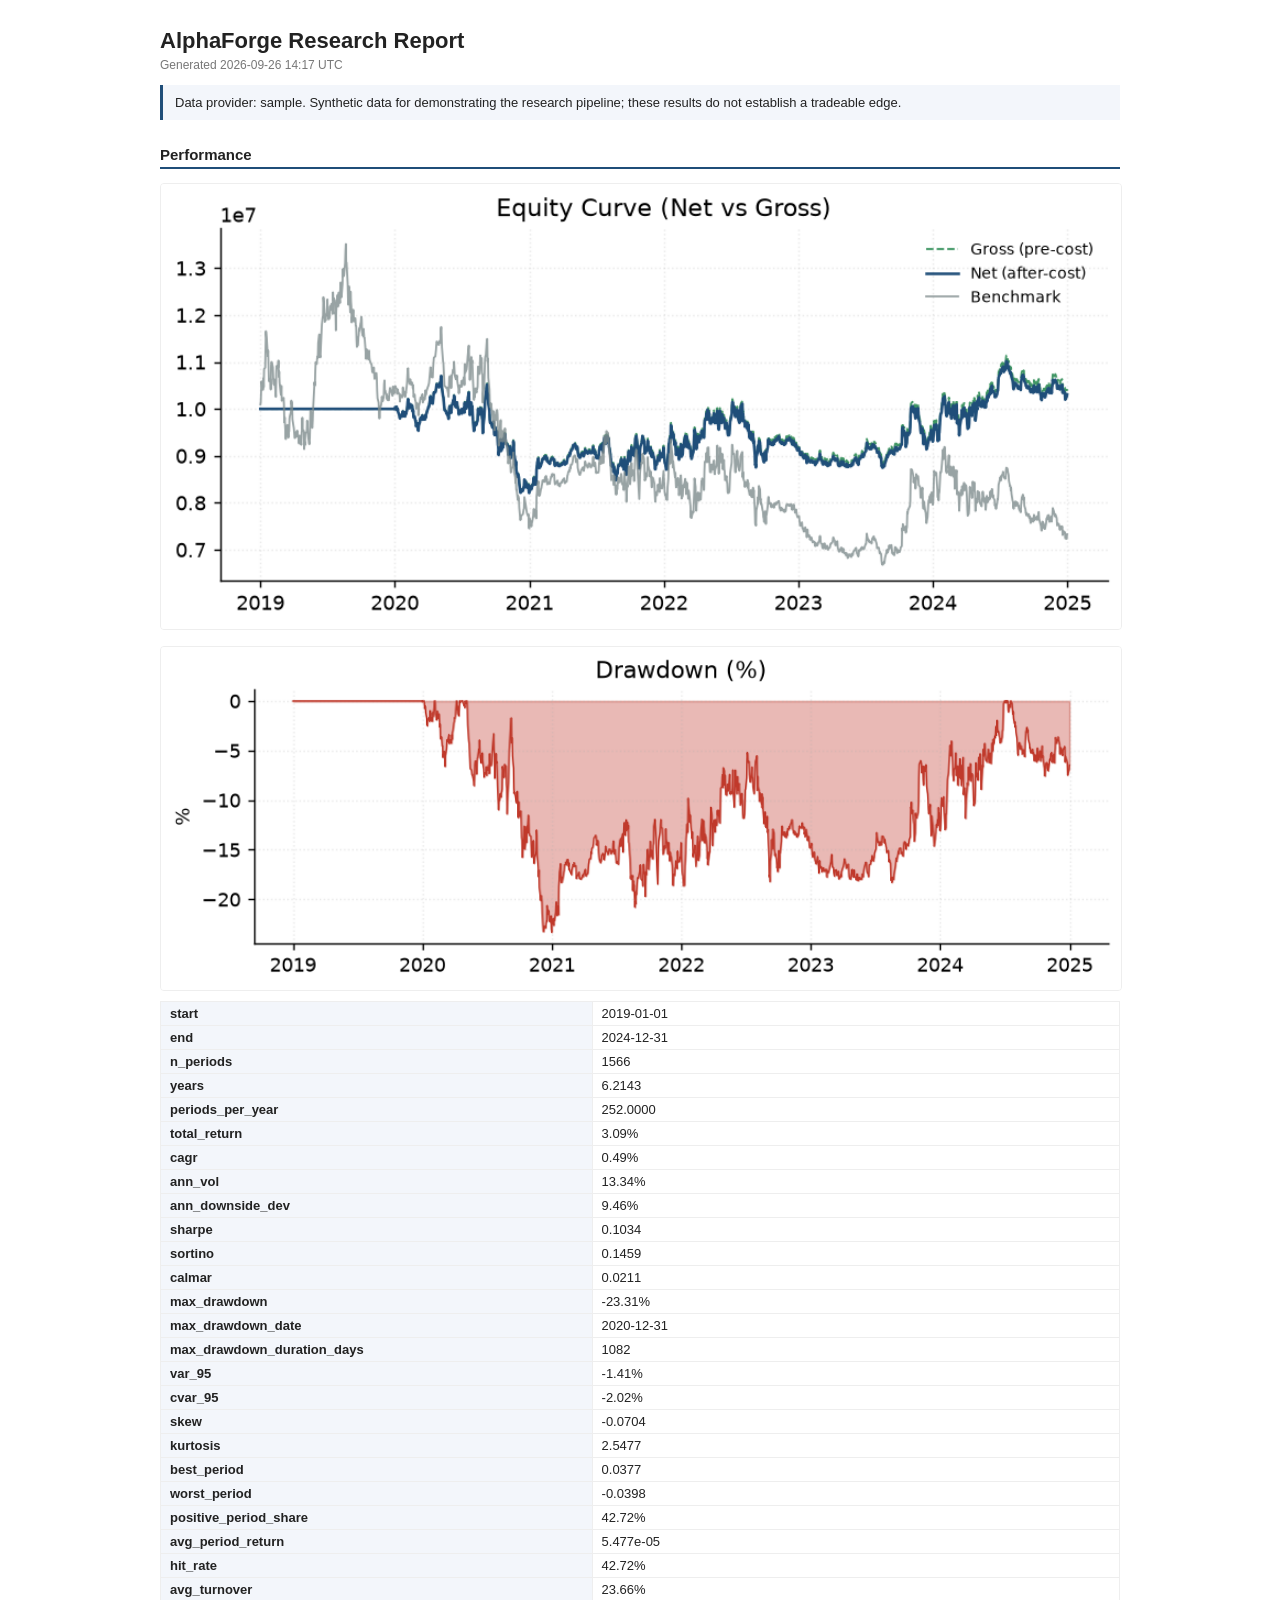
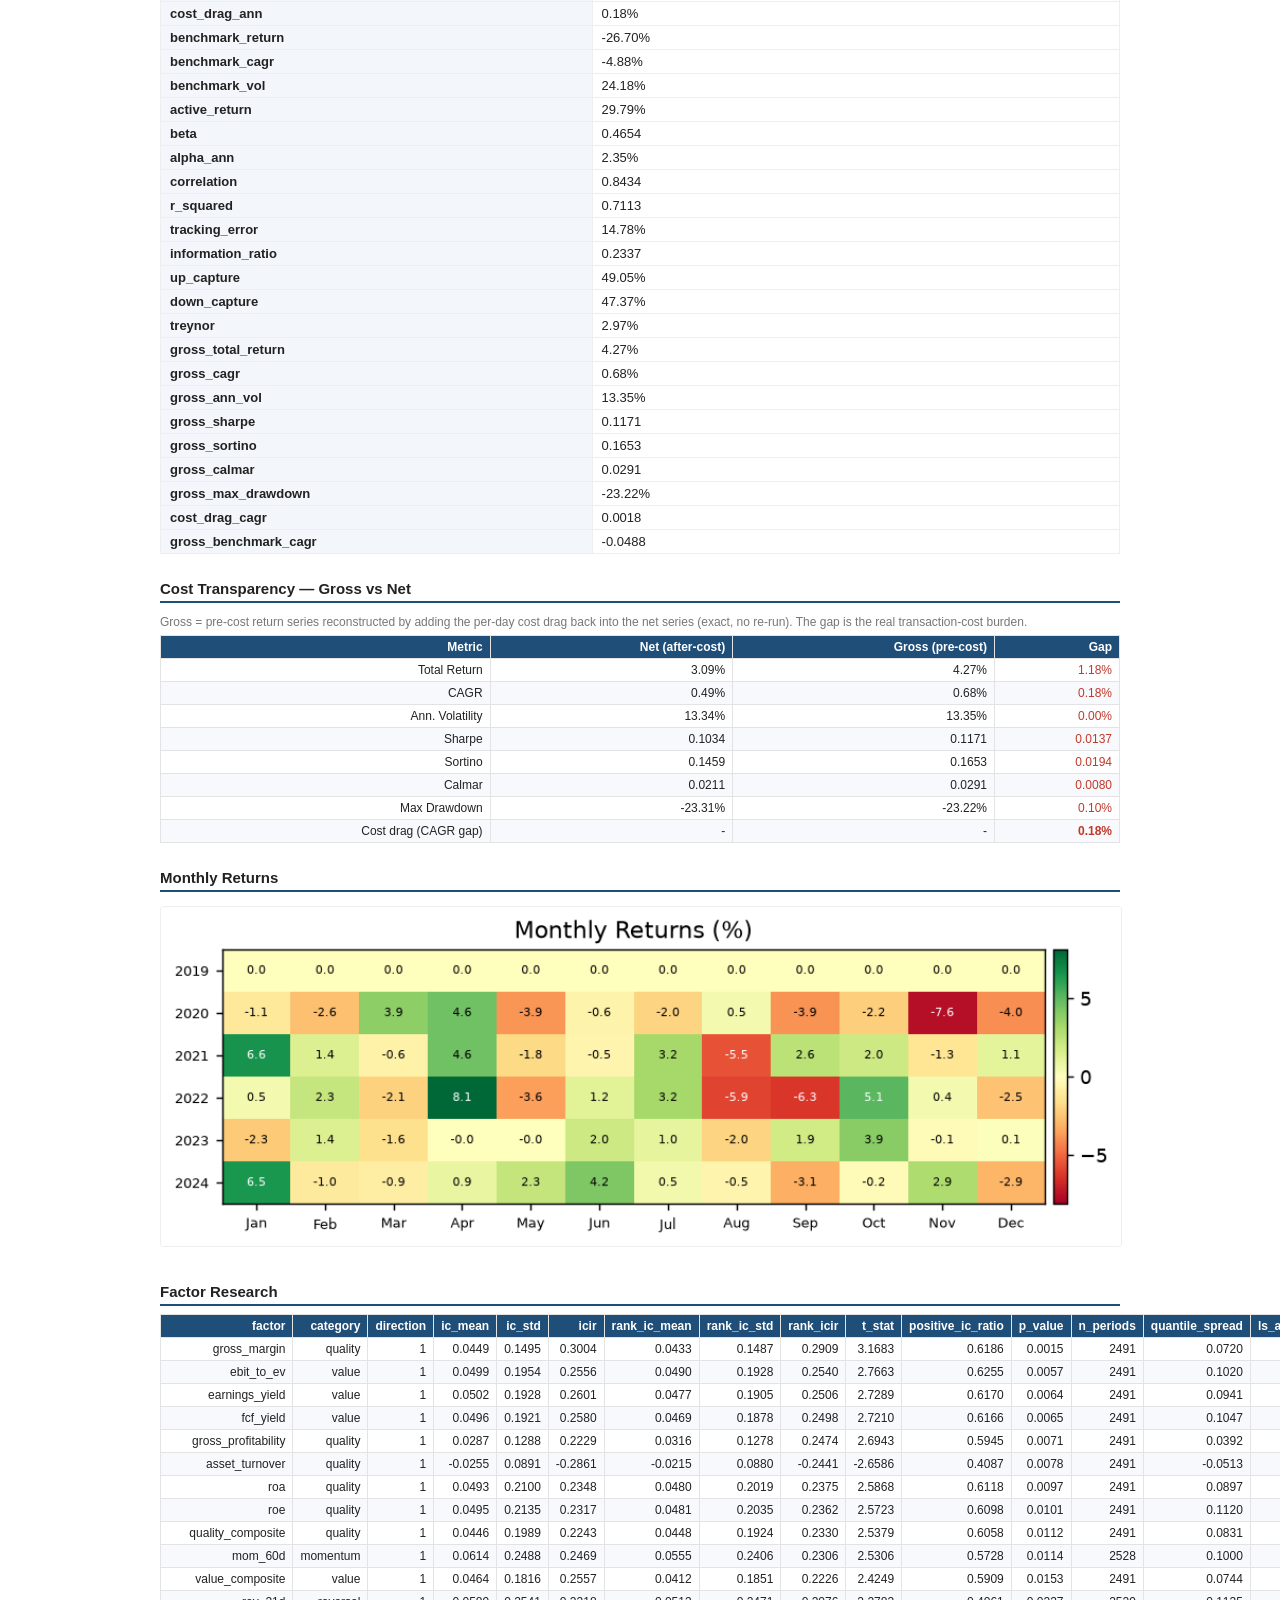
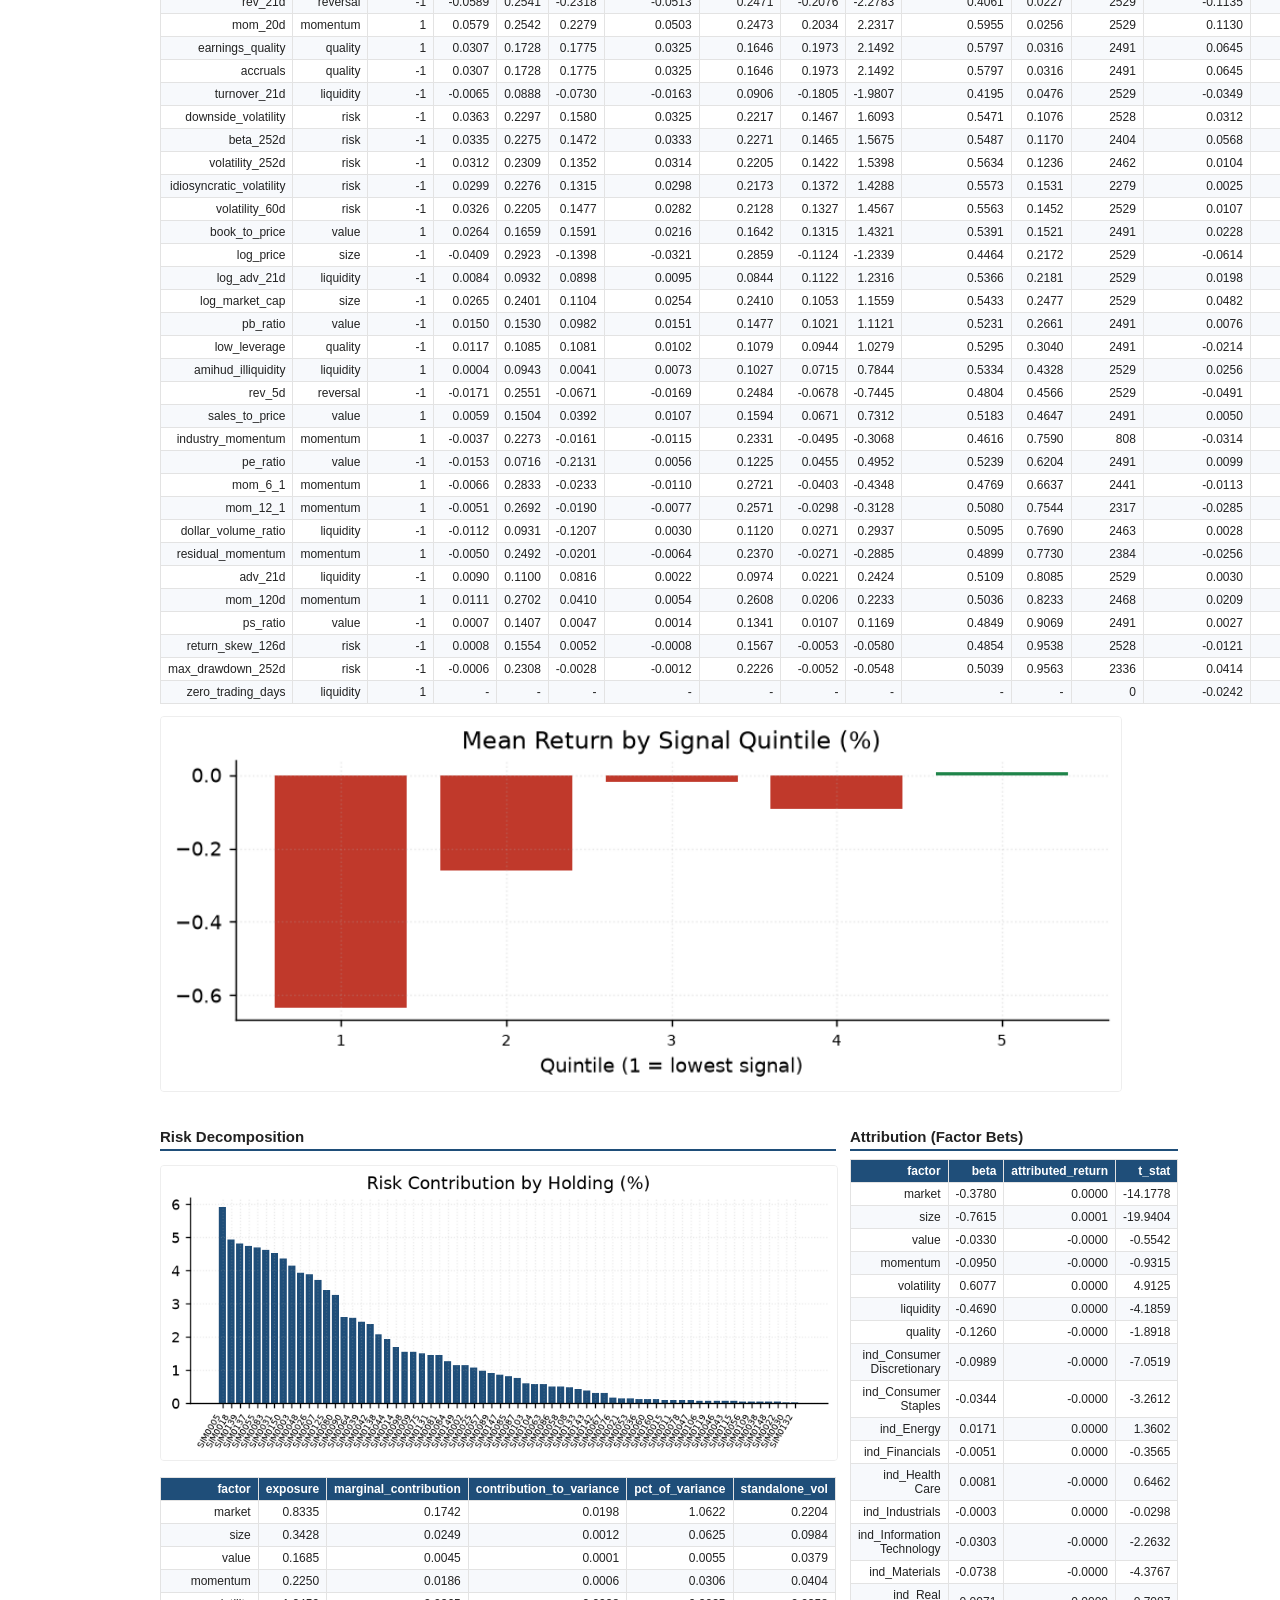
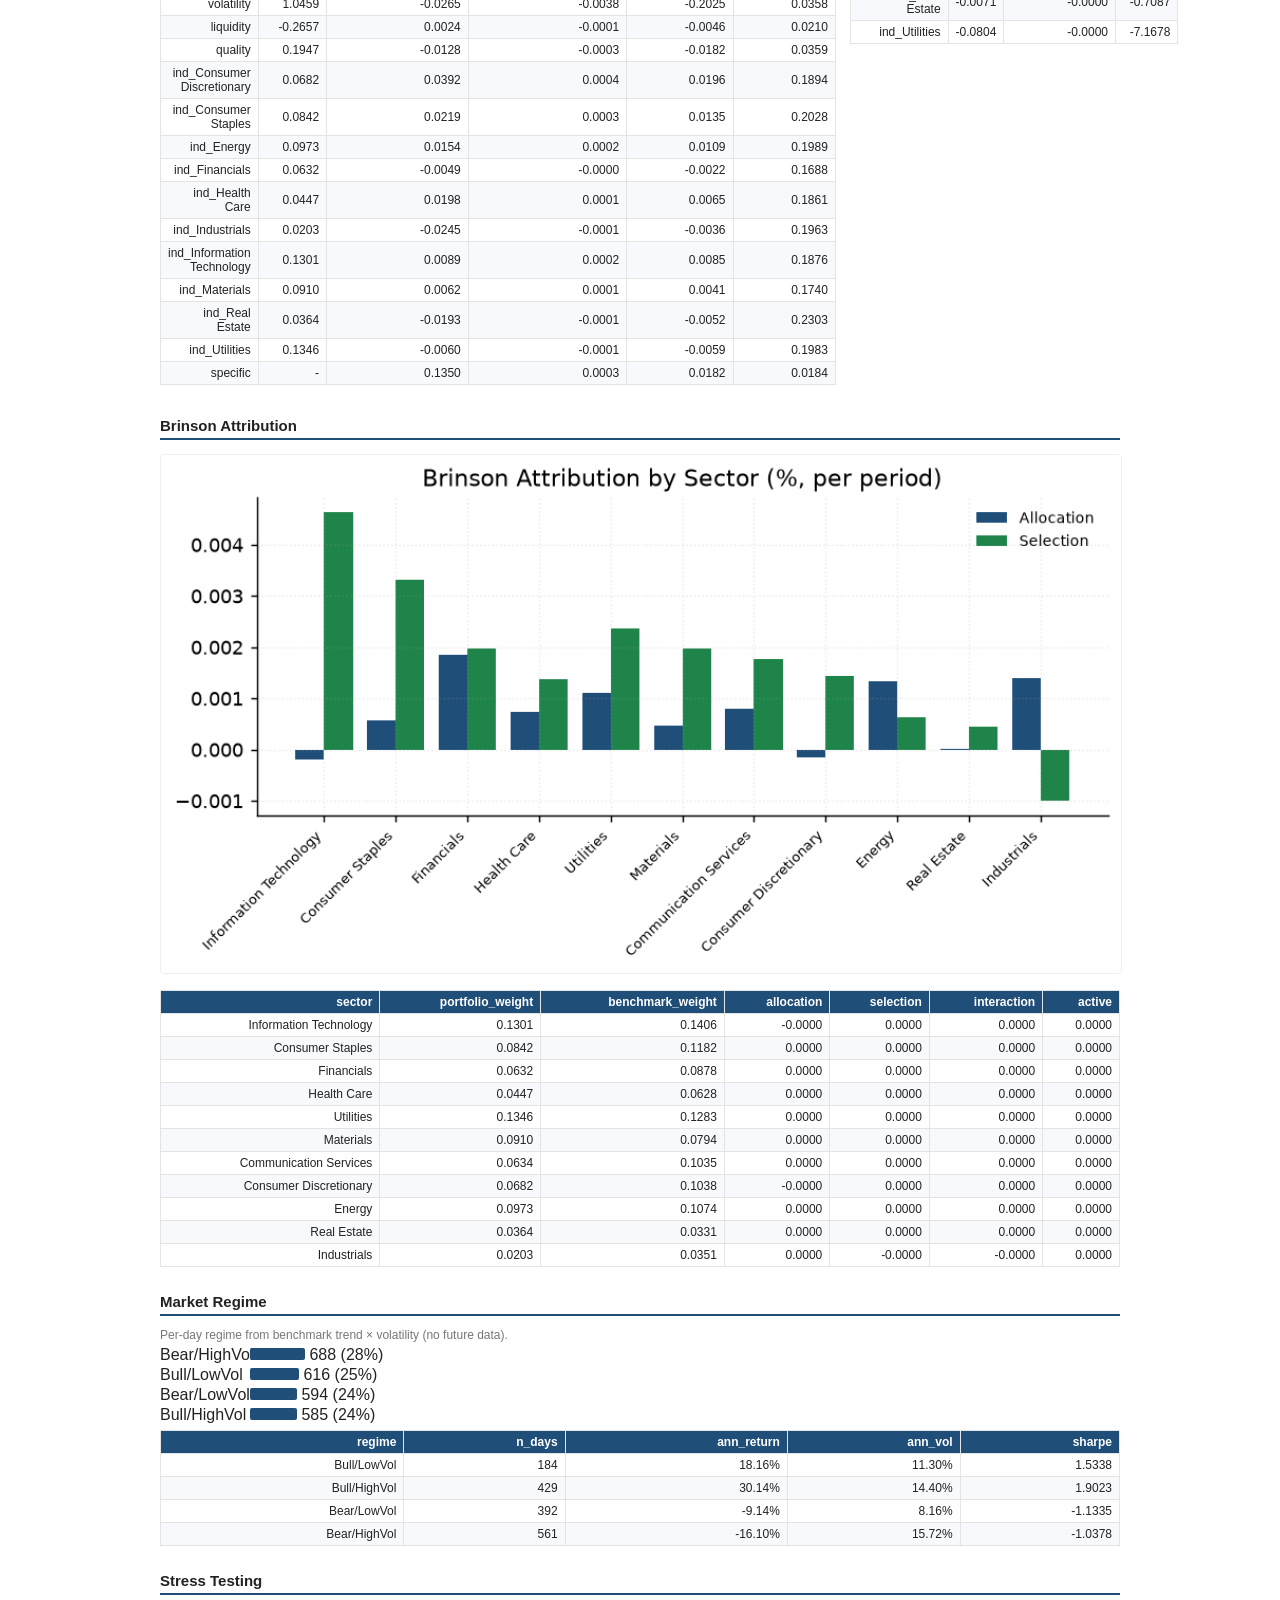
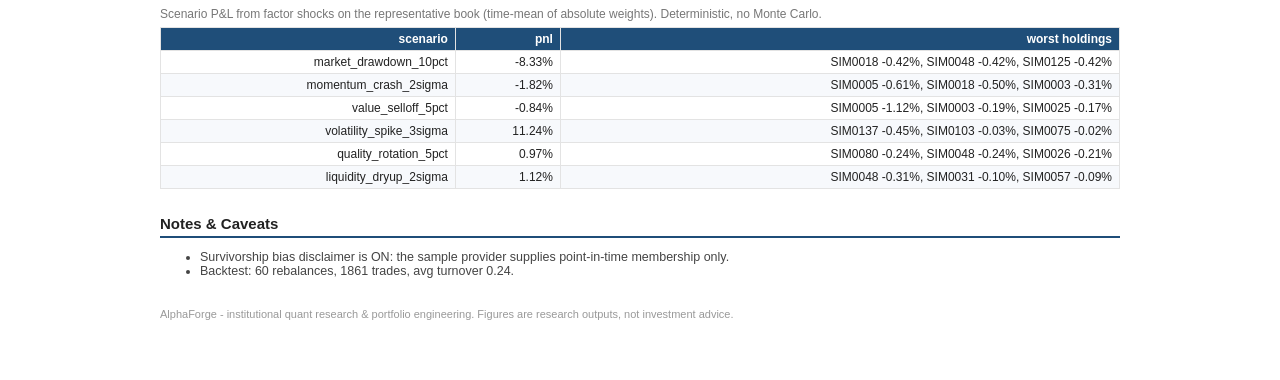
==== commit 25eea4a0: "Refresh synthetic sample provenance after seed fix" ====
--- a/docs/sample/research_report.html
+++ b/docs/sample/research_report.html
@@ -22,7 +22,7 @@
 </style></head>
 <body><div class="wrap">
 <h1>AlphaForge Research Report</h1>
-<div class="sub">Generated 2026-09-26 11:11 UTC</div>
+<div class="sub">Generated 2026-09-26 14:17 UTC</div>
 <p class="data-notice">Data provider: sample. Synthetic data for demonstrating the research pipeline; these results do not establish a tradeable edge.</p>
 
 <h2>Performance</h2>
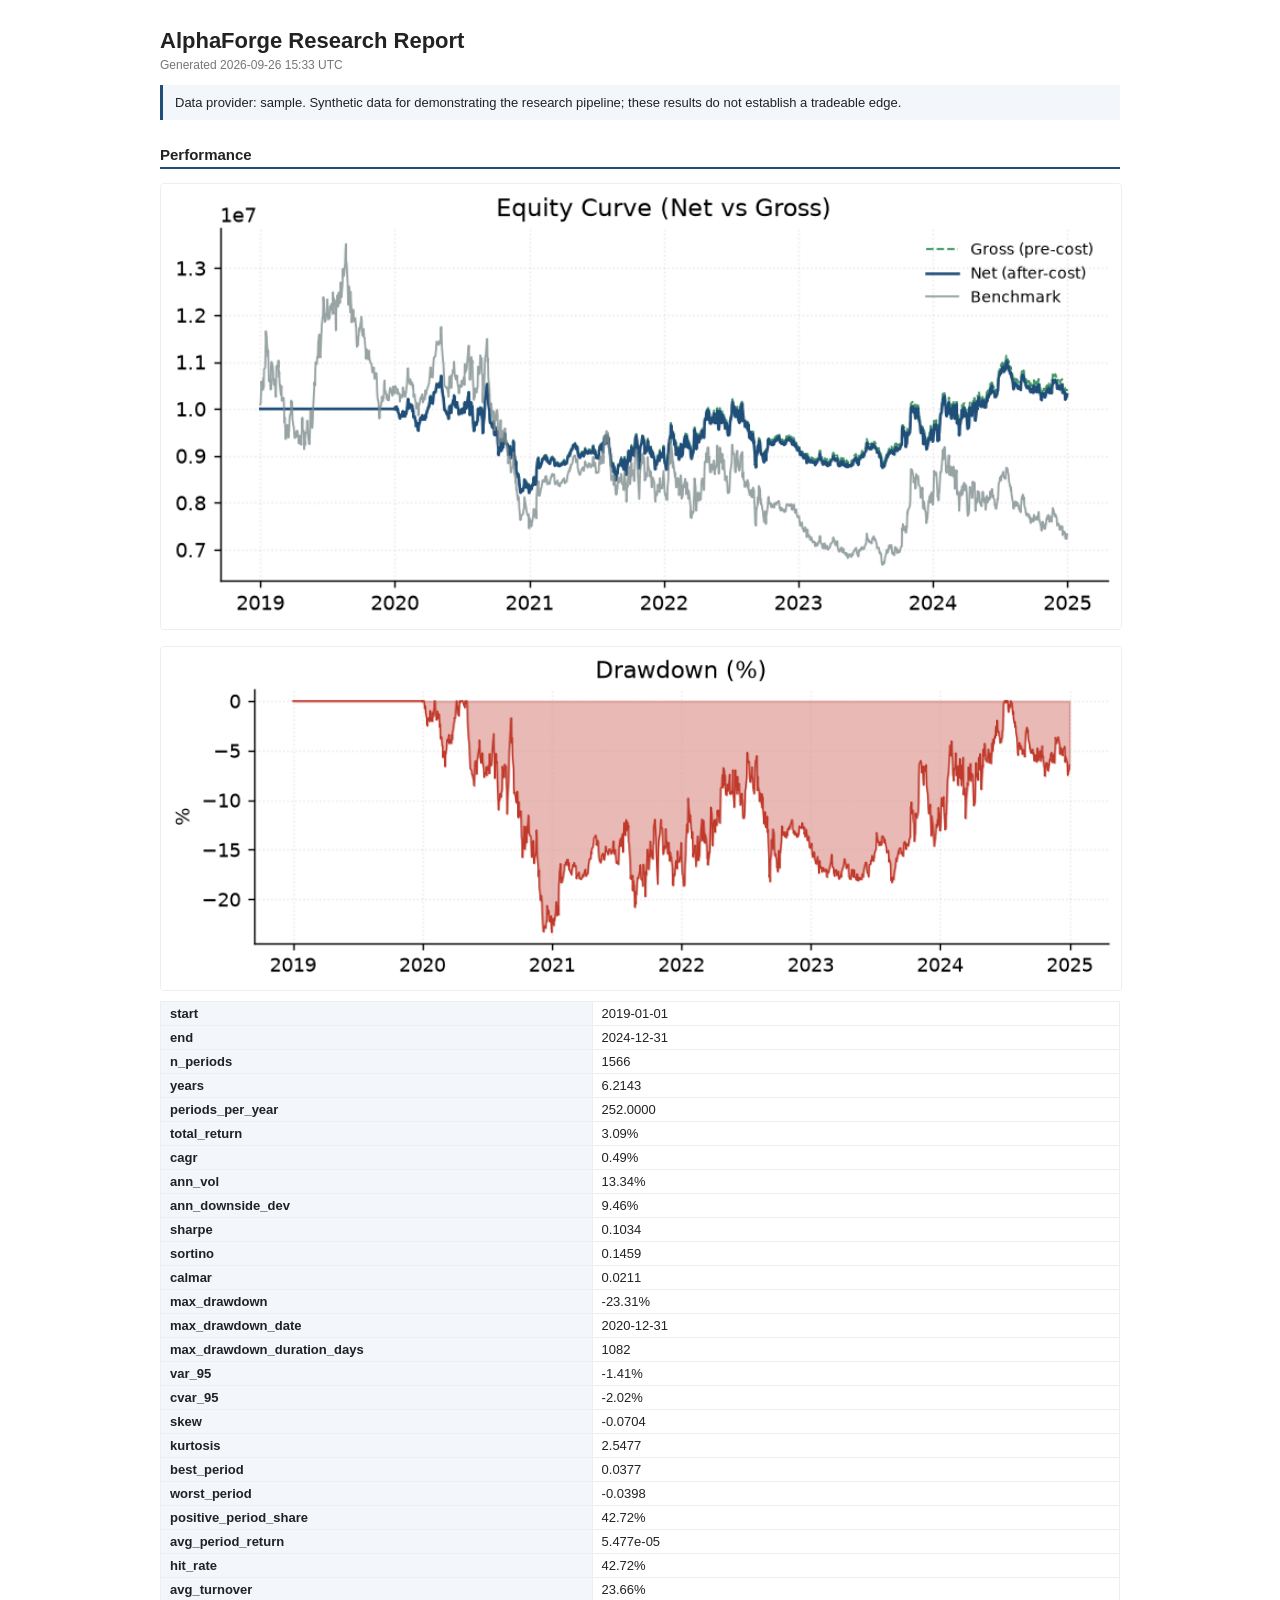
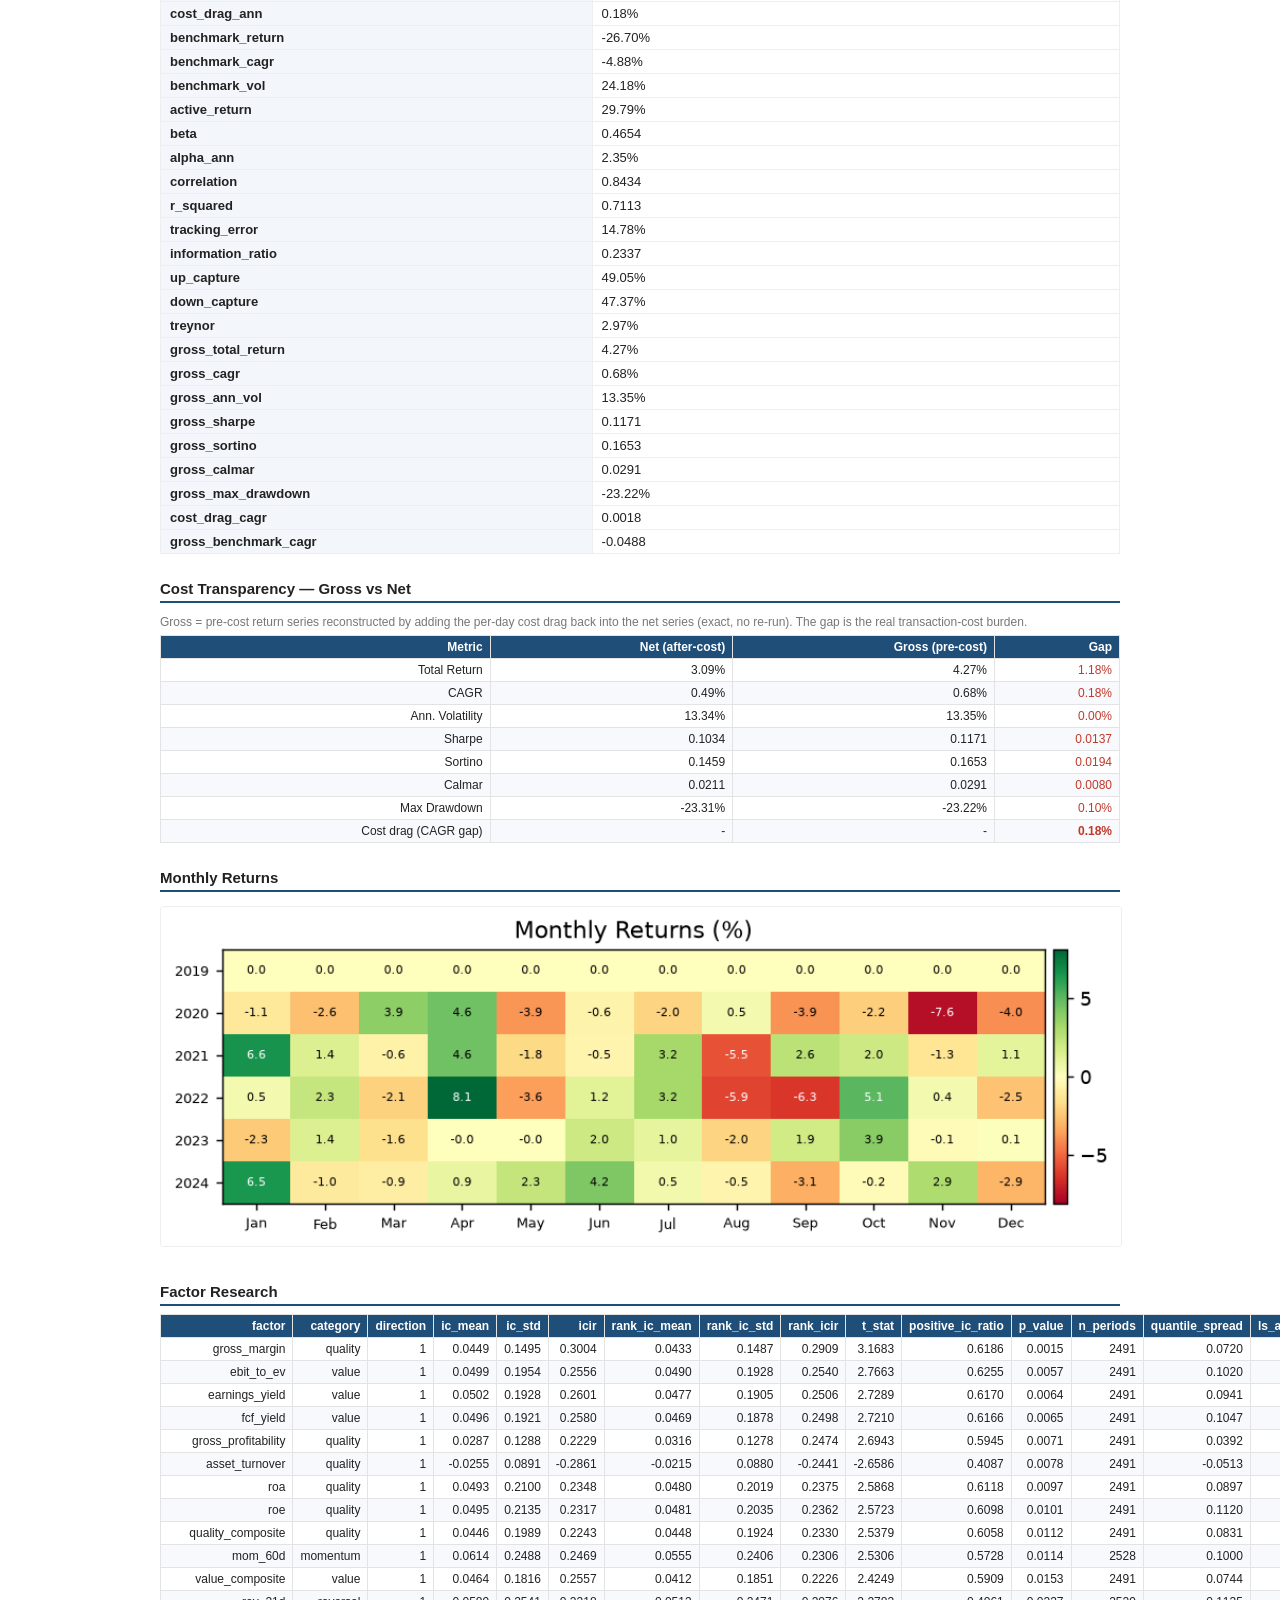
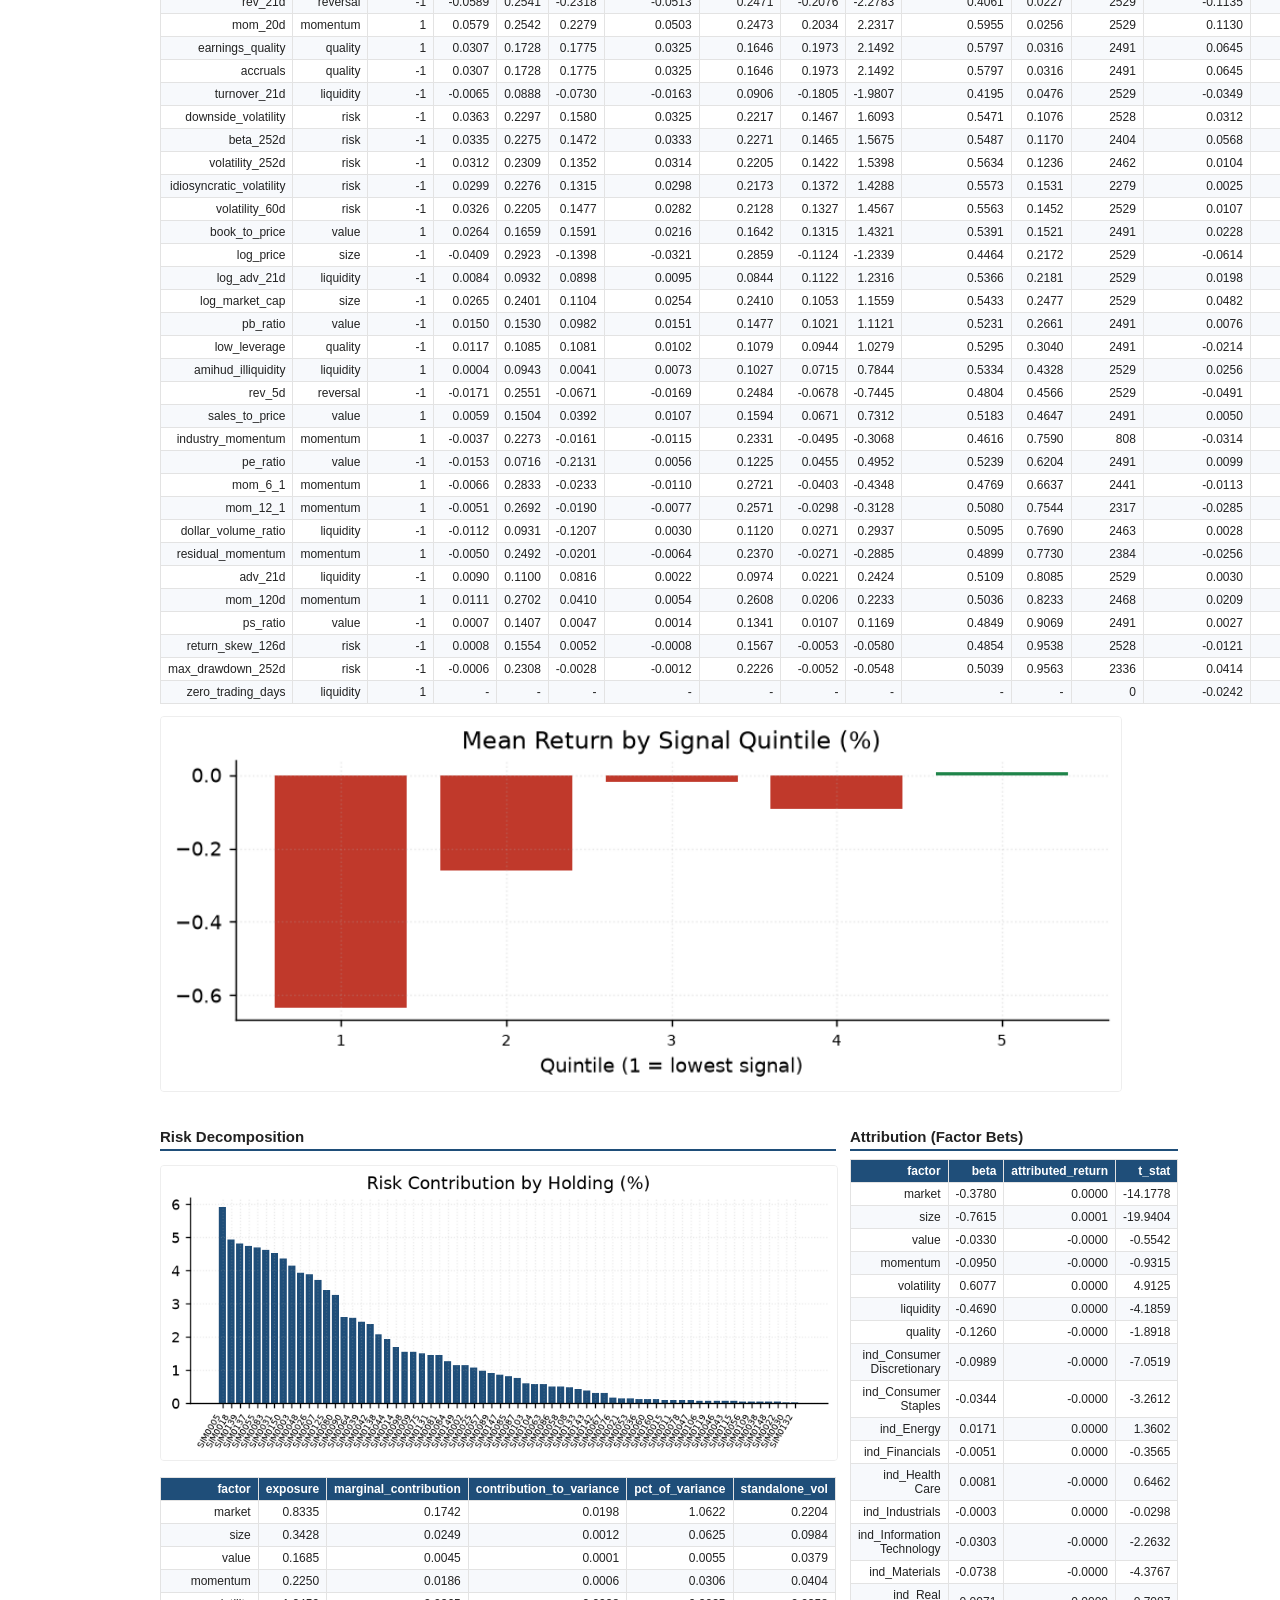
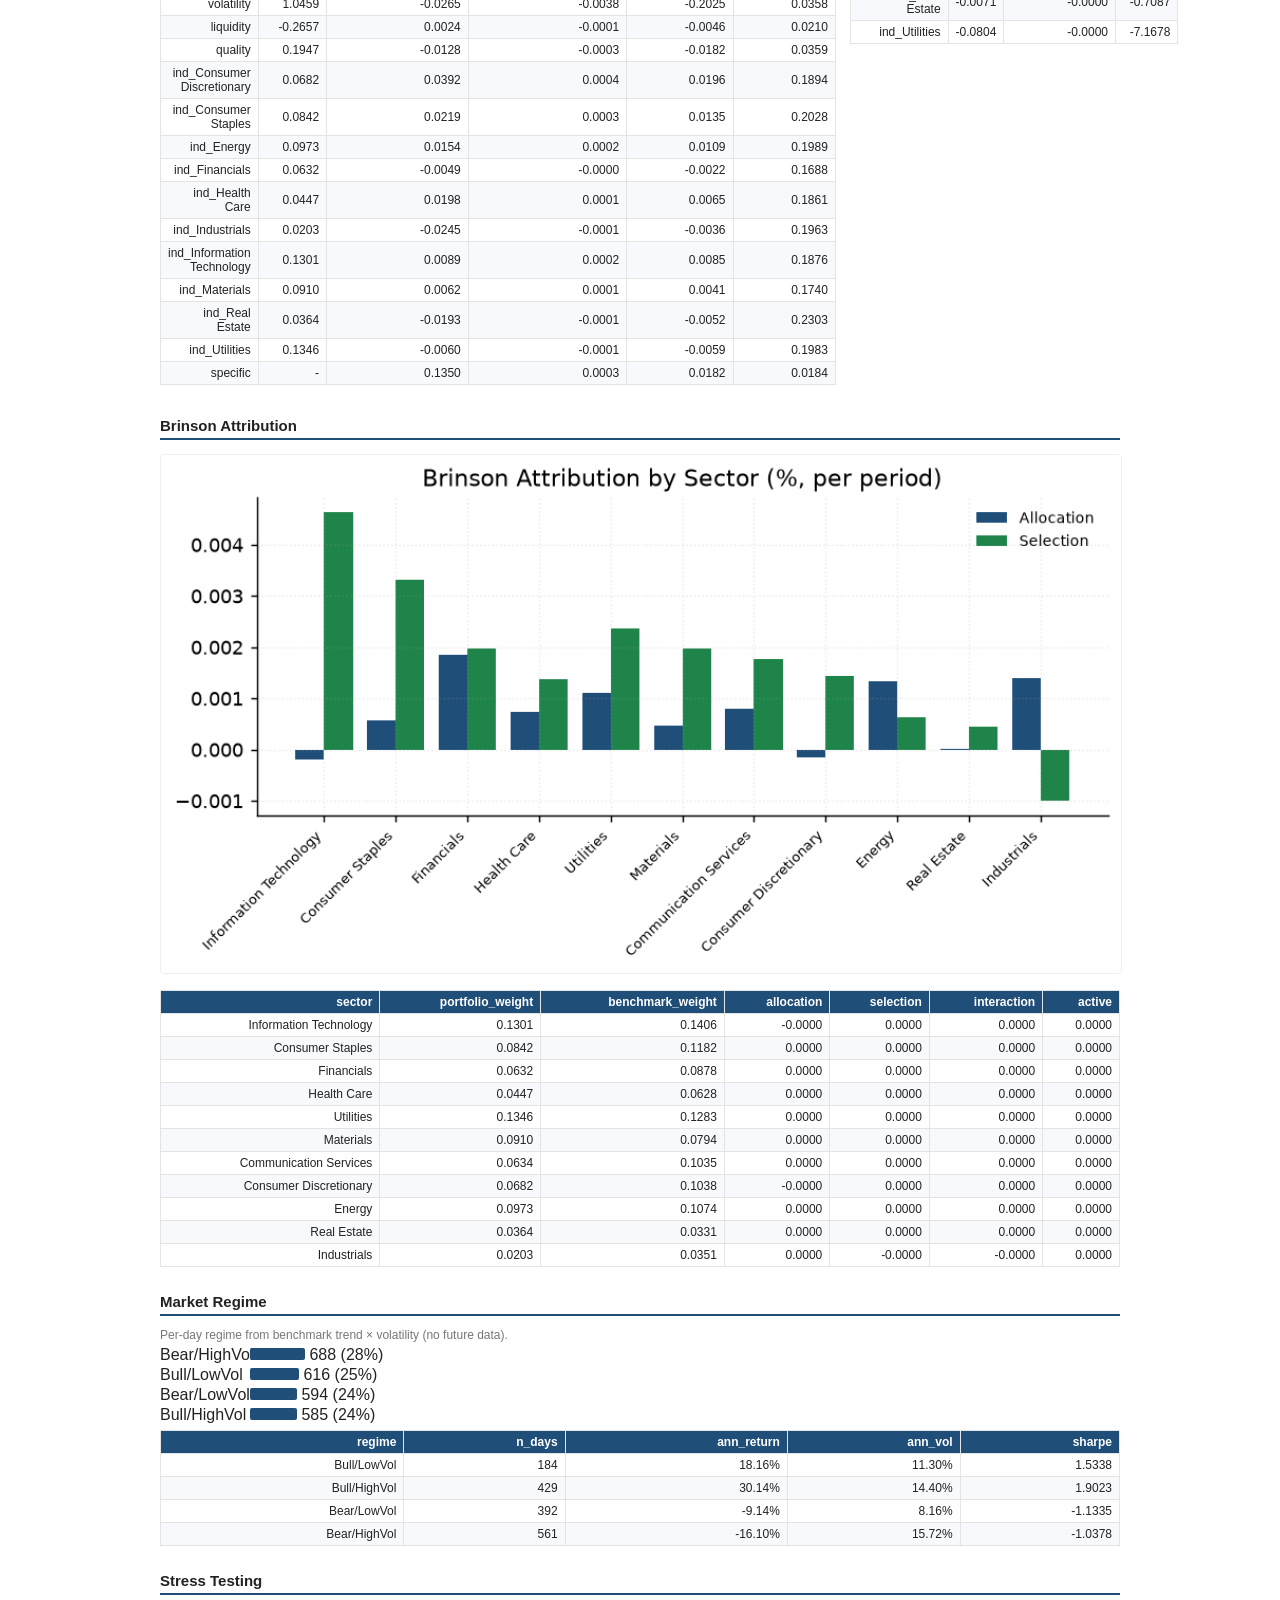
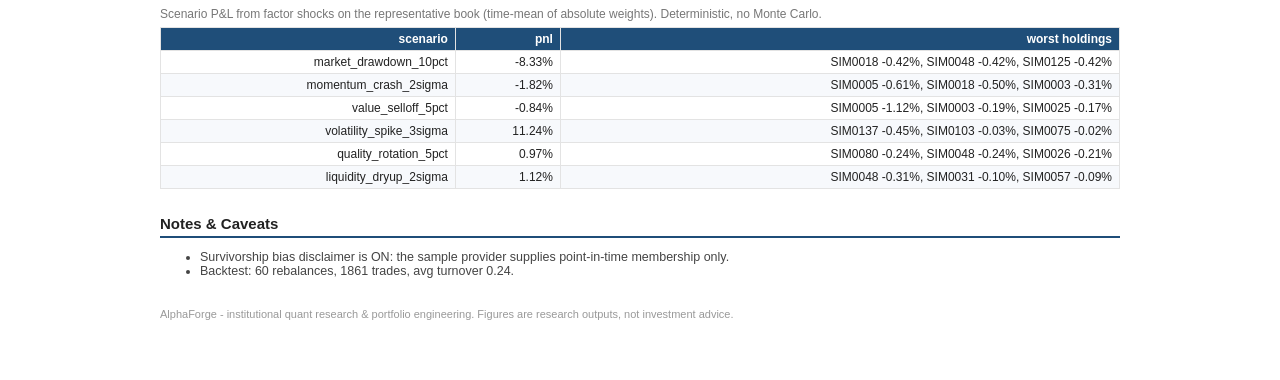
==== commit f3475da7: "Refresh synthetic example for effective model config" ====
--- a/docs/sample/research_report.html
+++ b/docs/sample/research_report.html
@@ -22,7 +22,7 @@
 </style></head>
 <body><div class="wrap">
 <h1>AlphaForge Research Report</h1>
-<div class="sub">Generated 2026-09-26 14:17 UTC</div>
+<div class="sub">Generated 2026-09-26 15:33 UTC</div>
 <p class="data-notice">Data provider: sample. Synthetic data for demonstrating the research pipeline; these results do not establish a tradeable edge.</p>
 
 <h2>Performance</h2>
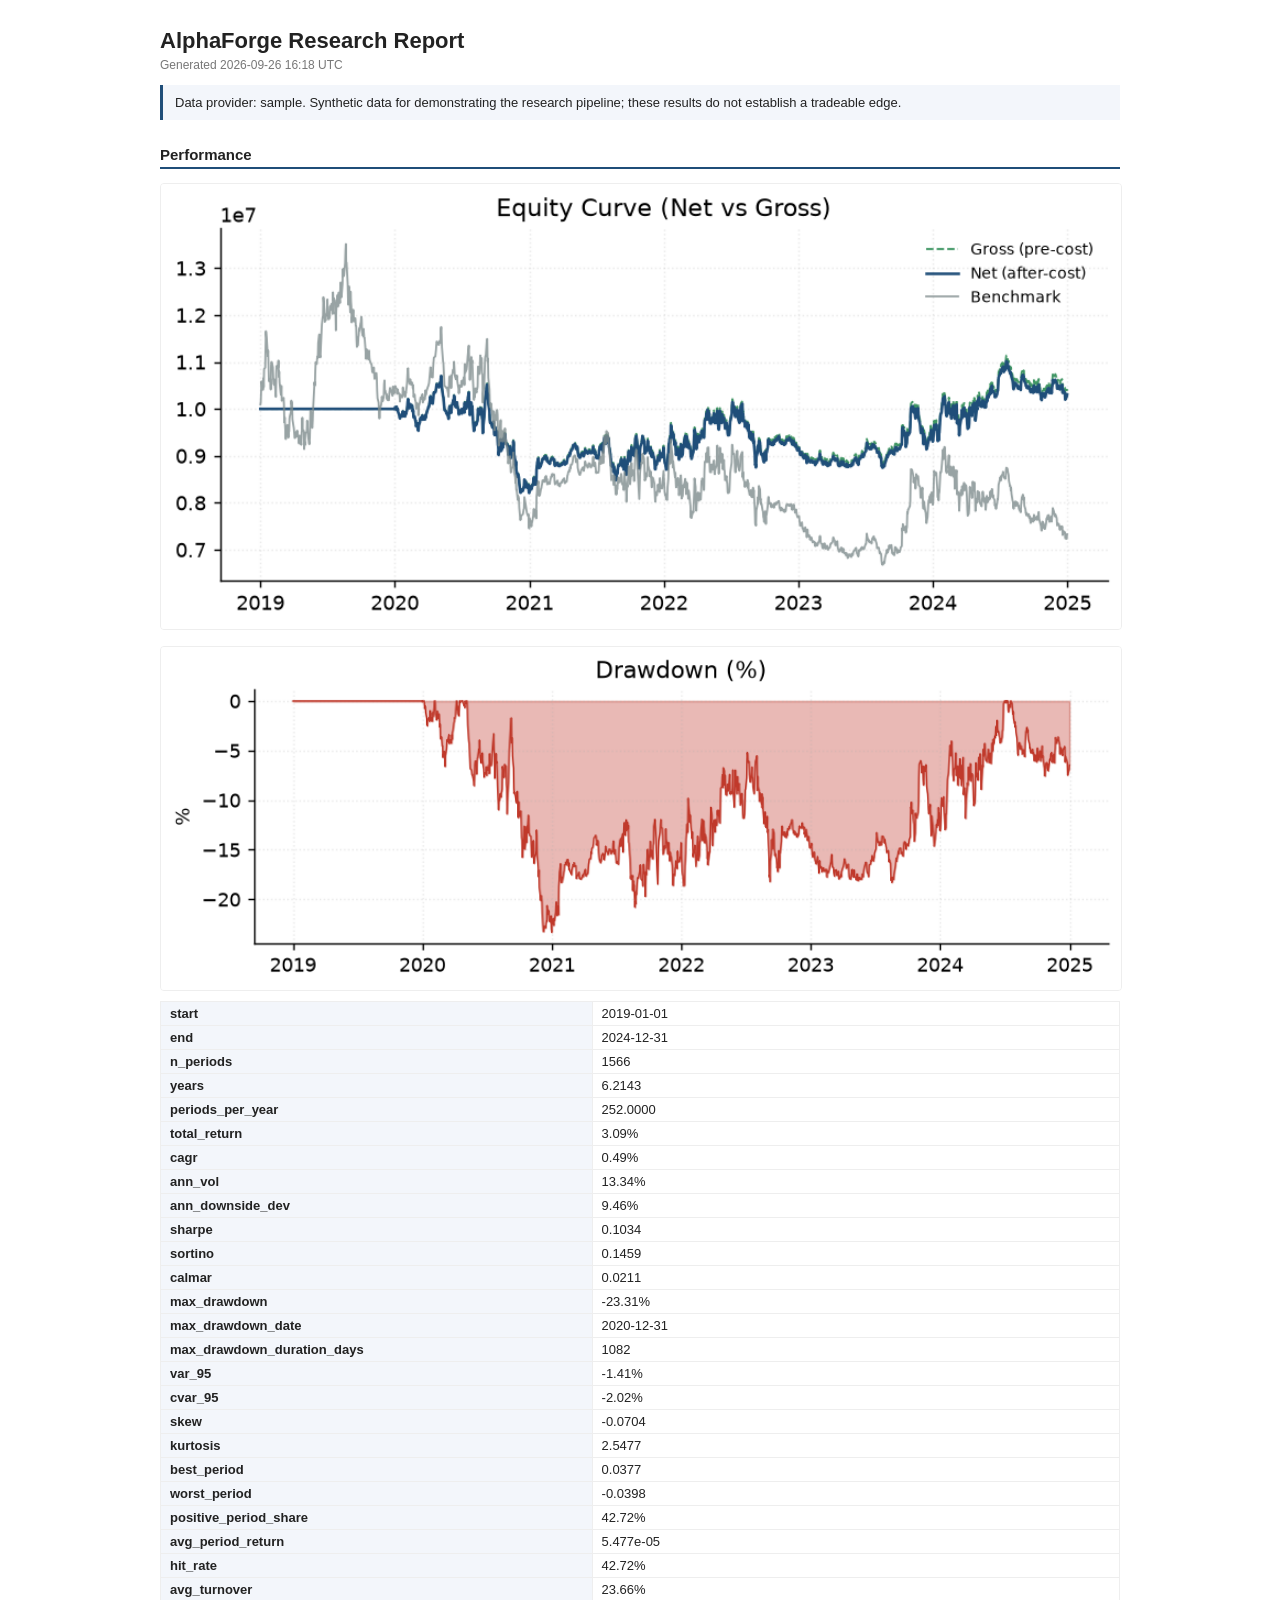
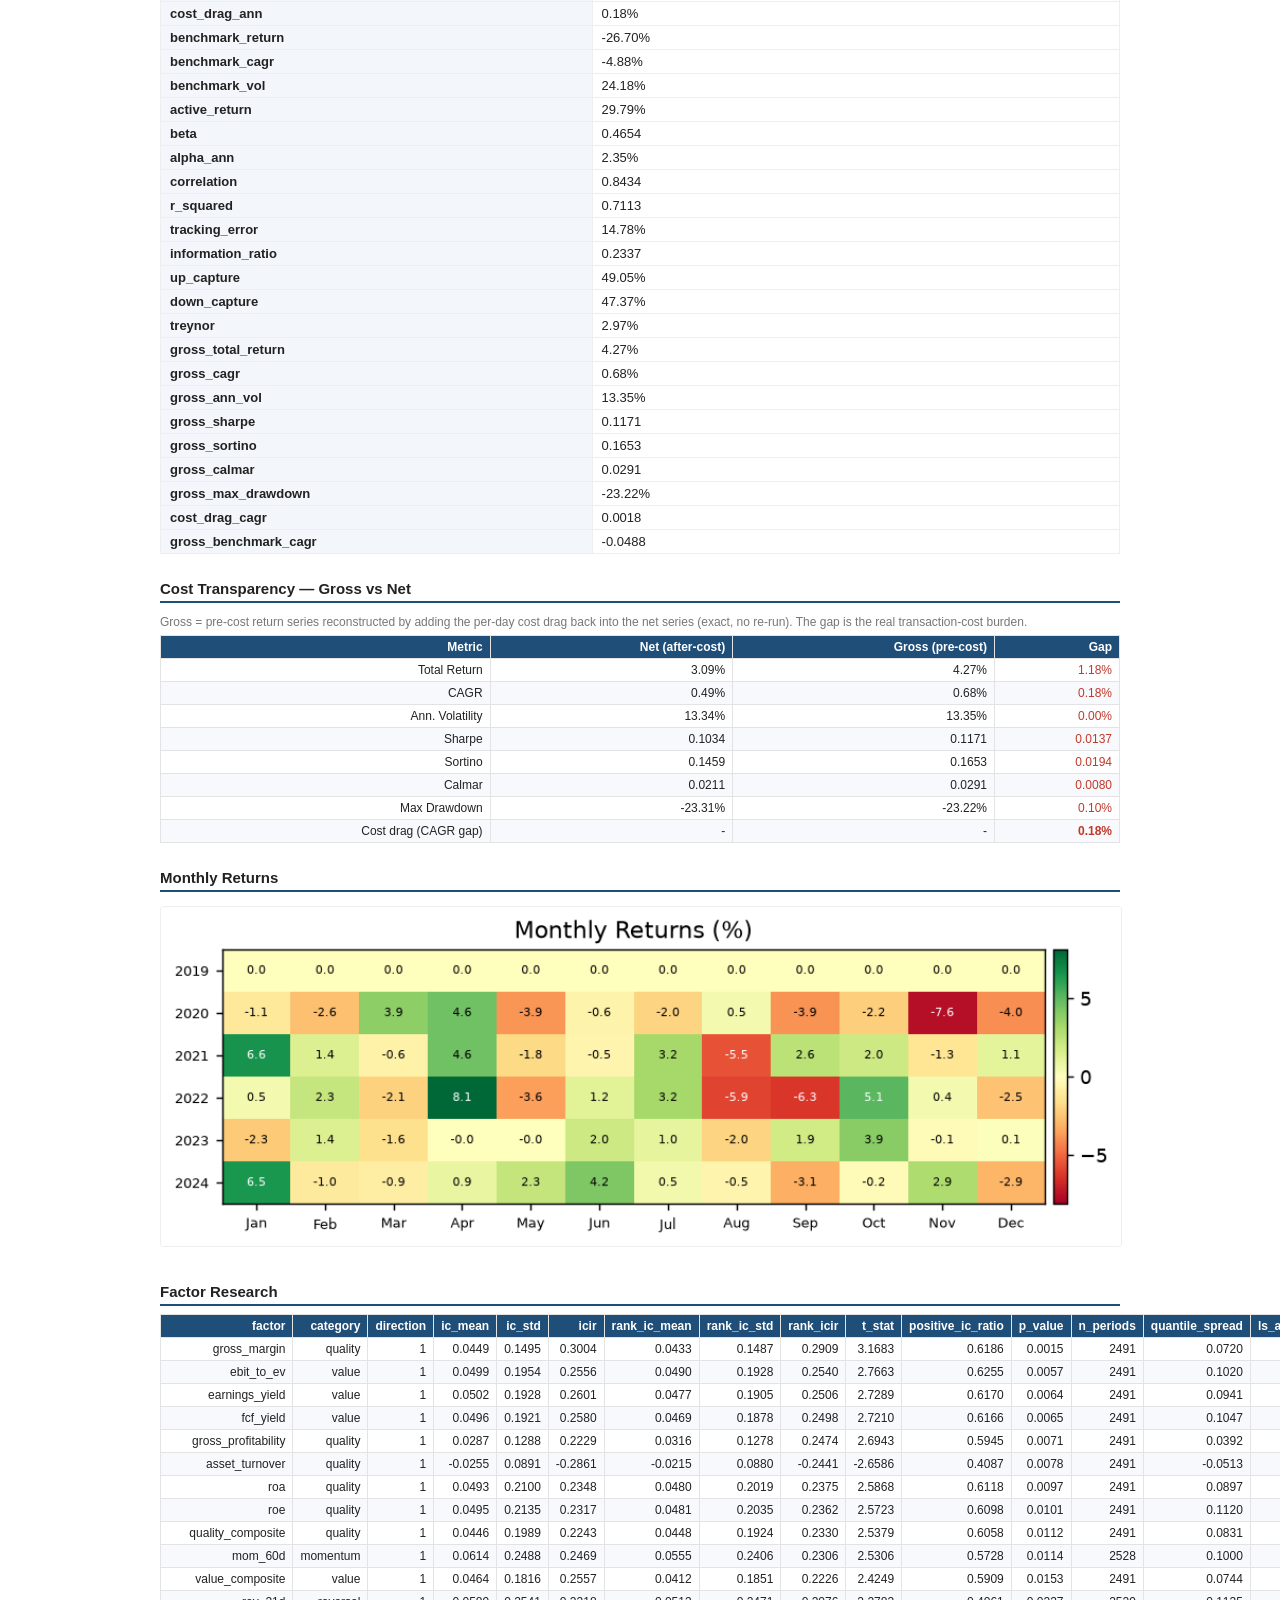
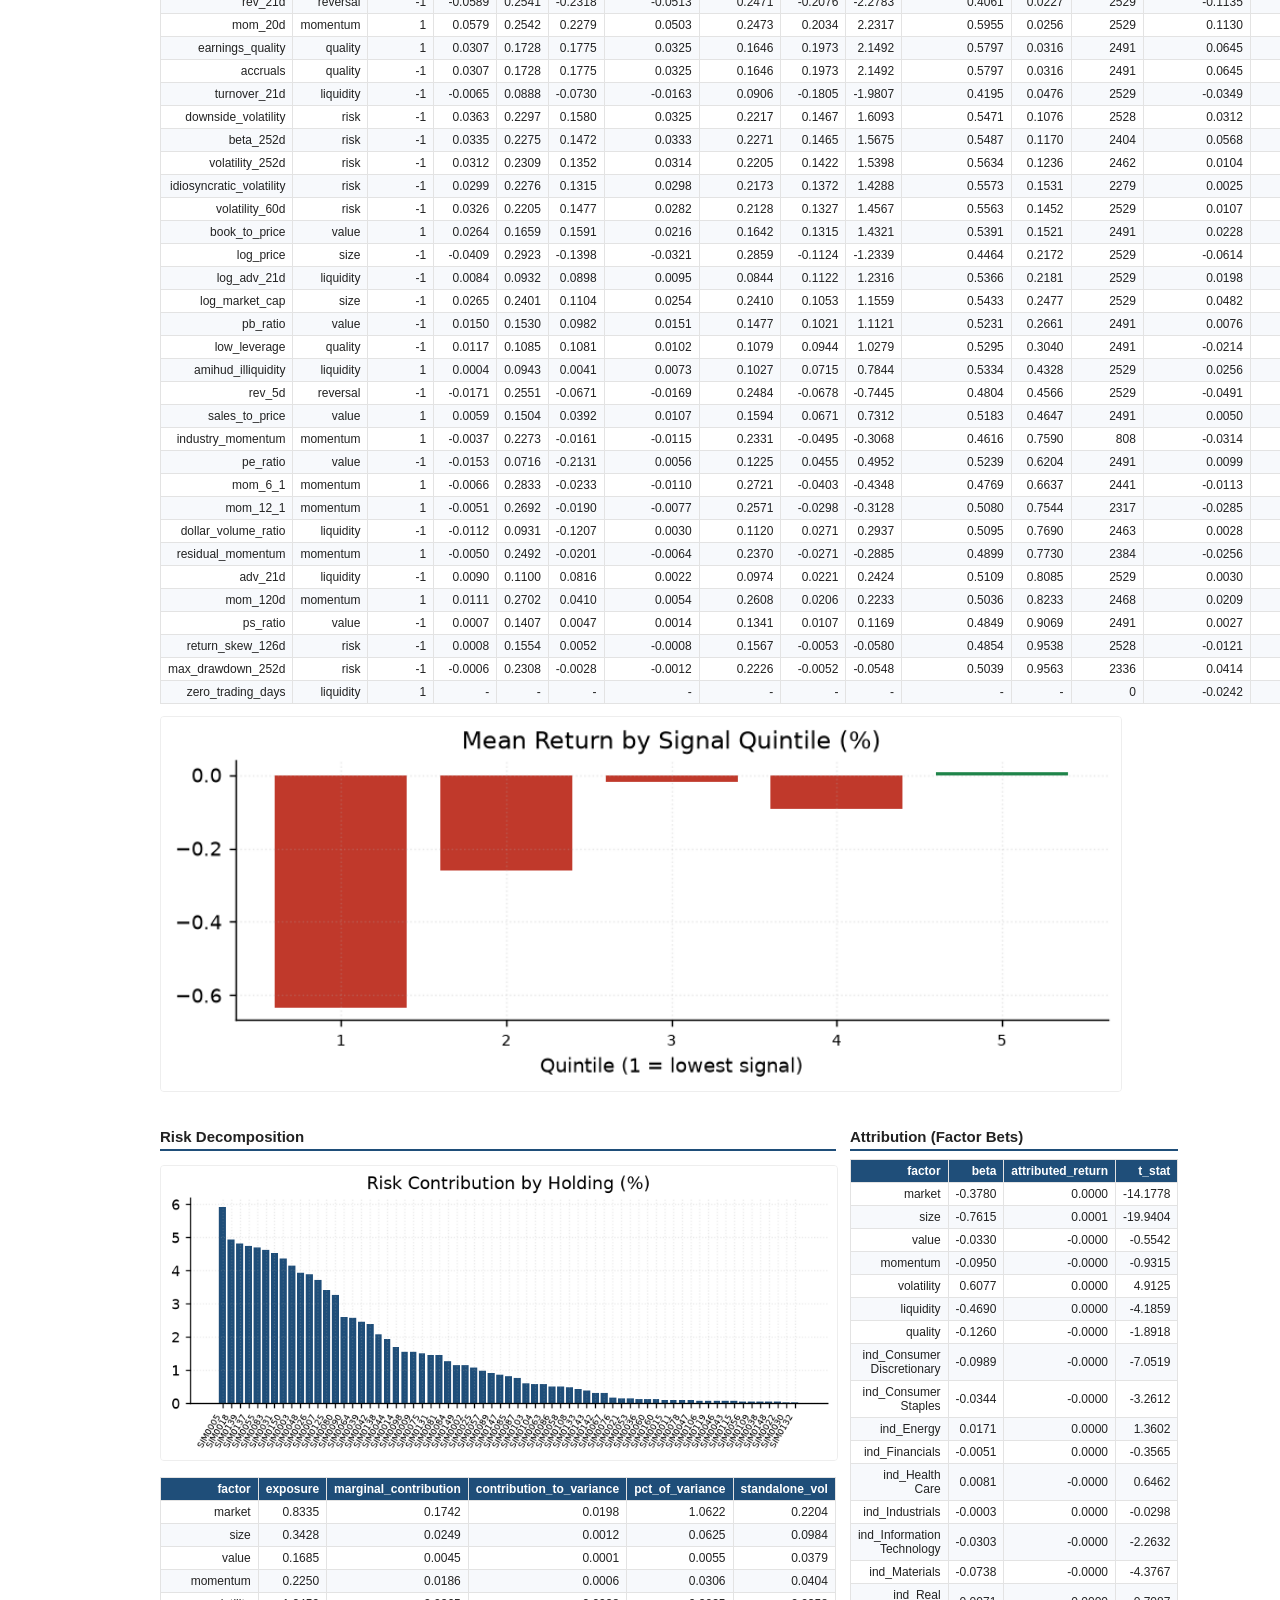
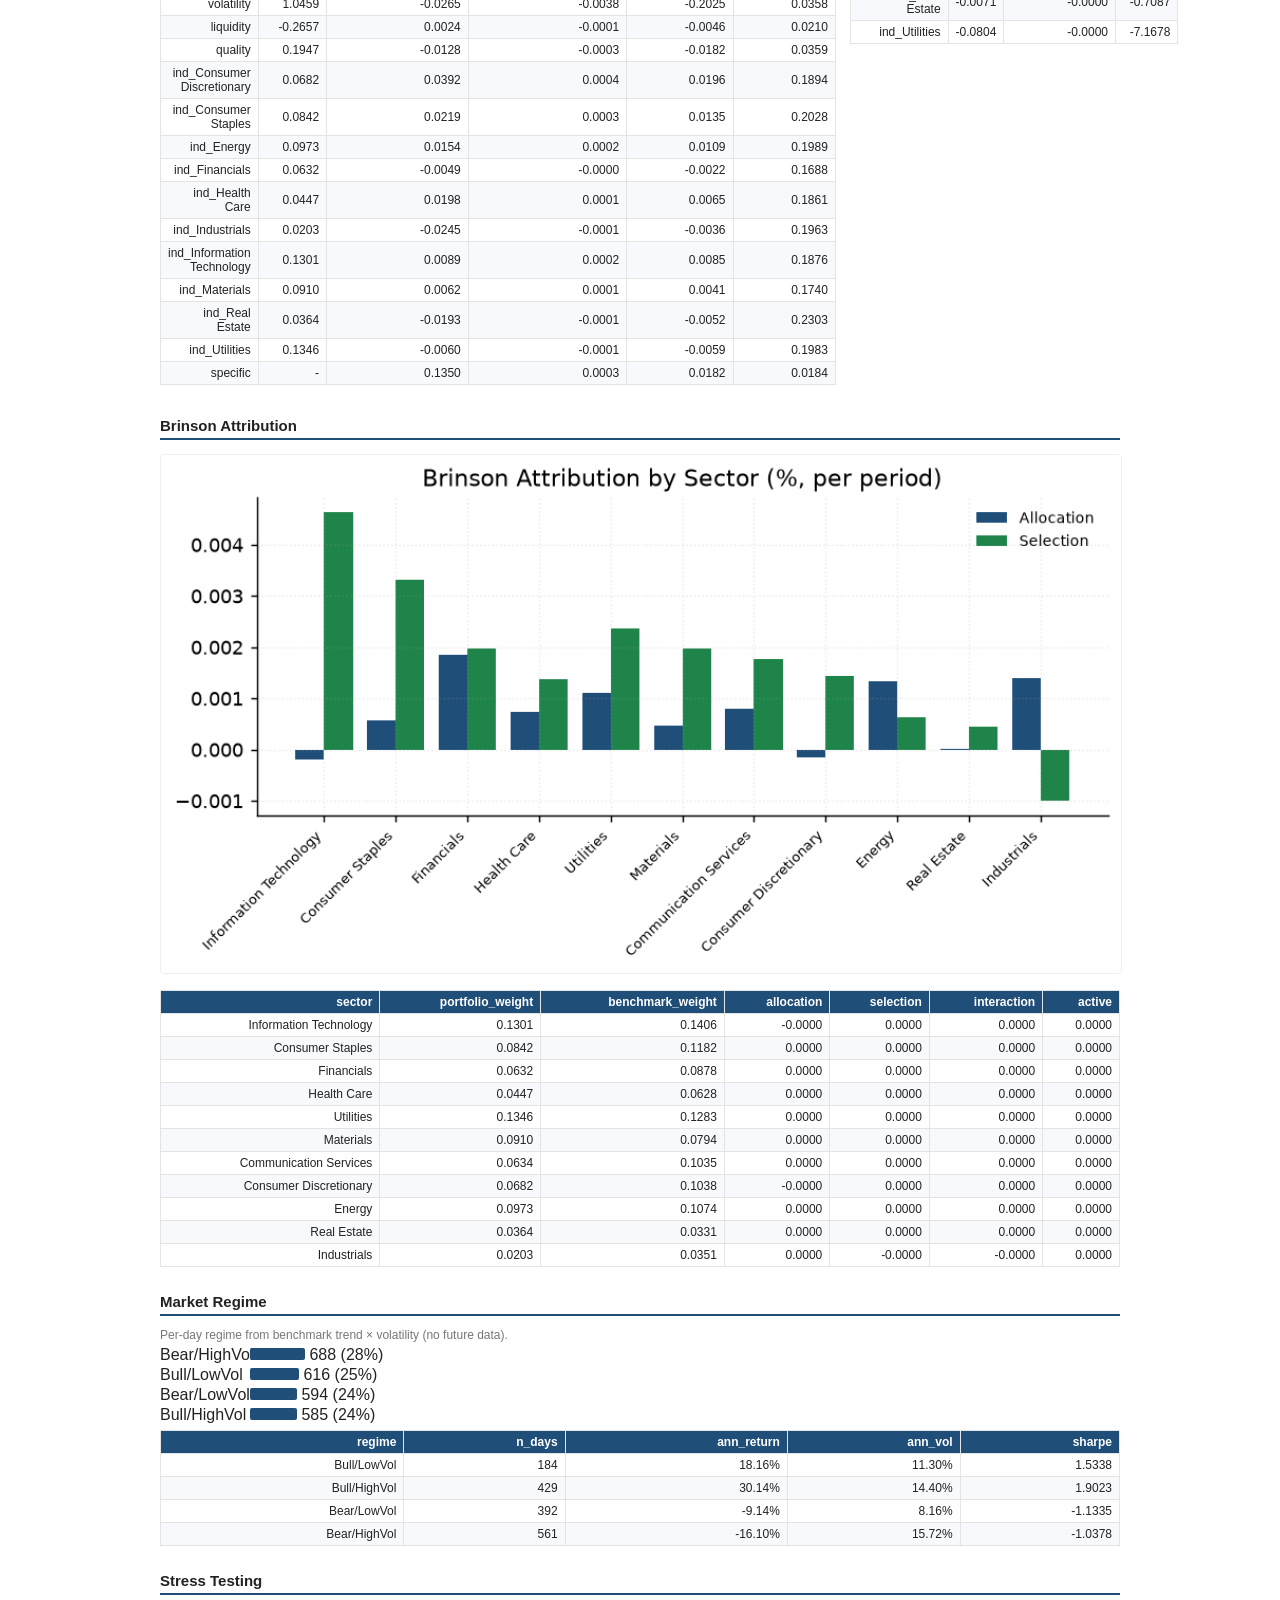
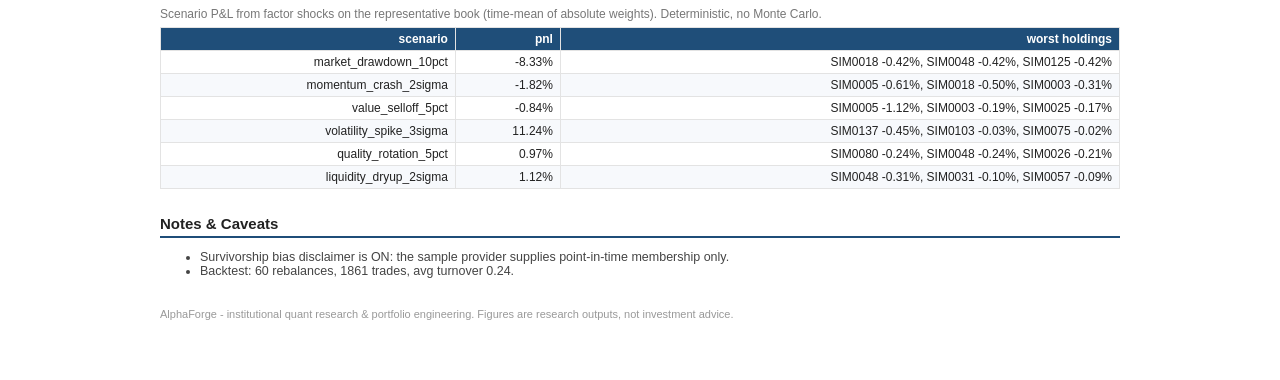
==== commit 56f1a1ac: "Refresh sample manifest after data window fix" ====
--- a/docs/sample/research_report.html
+++ b/docs/sample/research_report.html
@@ -22,7 +22,7 @@
 </style></head>
 <body><div class="wrap">
 <h1>AlphaForge Research Report</h1>
-<div class="sub">Generated 2026-09-26 15:33 UTC</div>
+<div class="sub">Generated 2026-09-26 16:18 UTC</div>
 <p class="data-notice">Data provider: sample. Synthetic data for demonstrating the research pipeline; these results do not establish a tradeable edge.</p>
 
 <h2>Performance</h2>
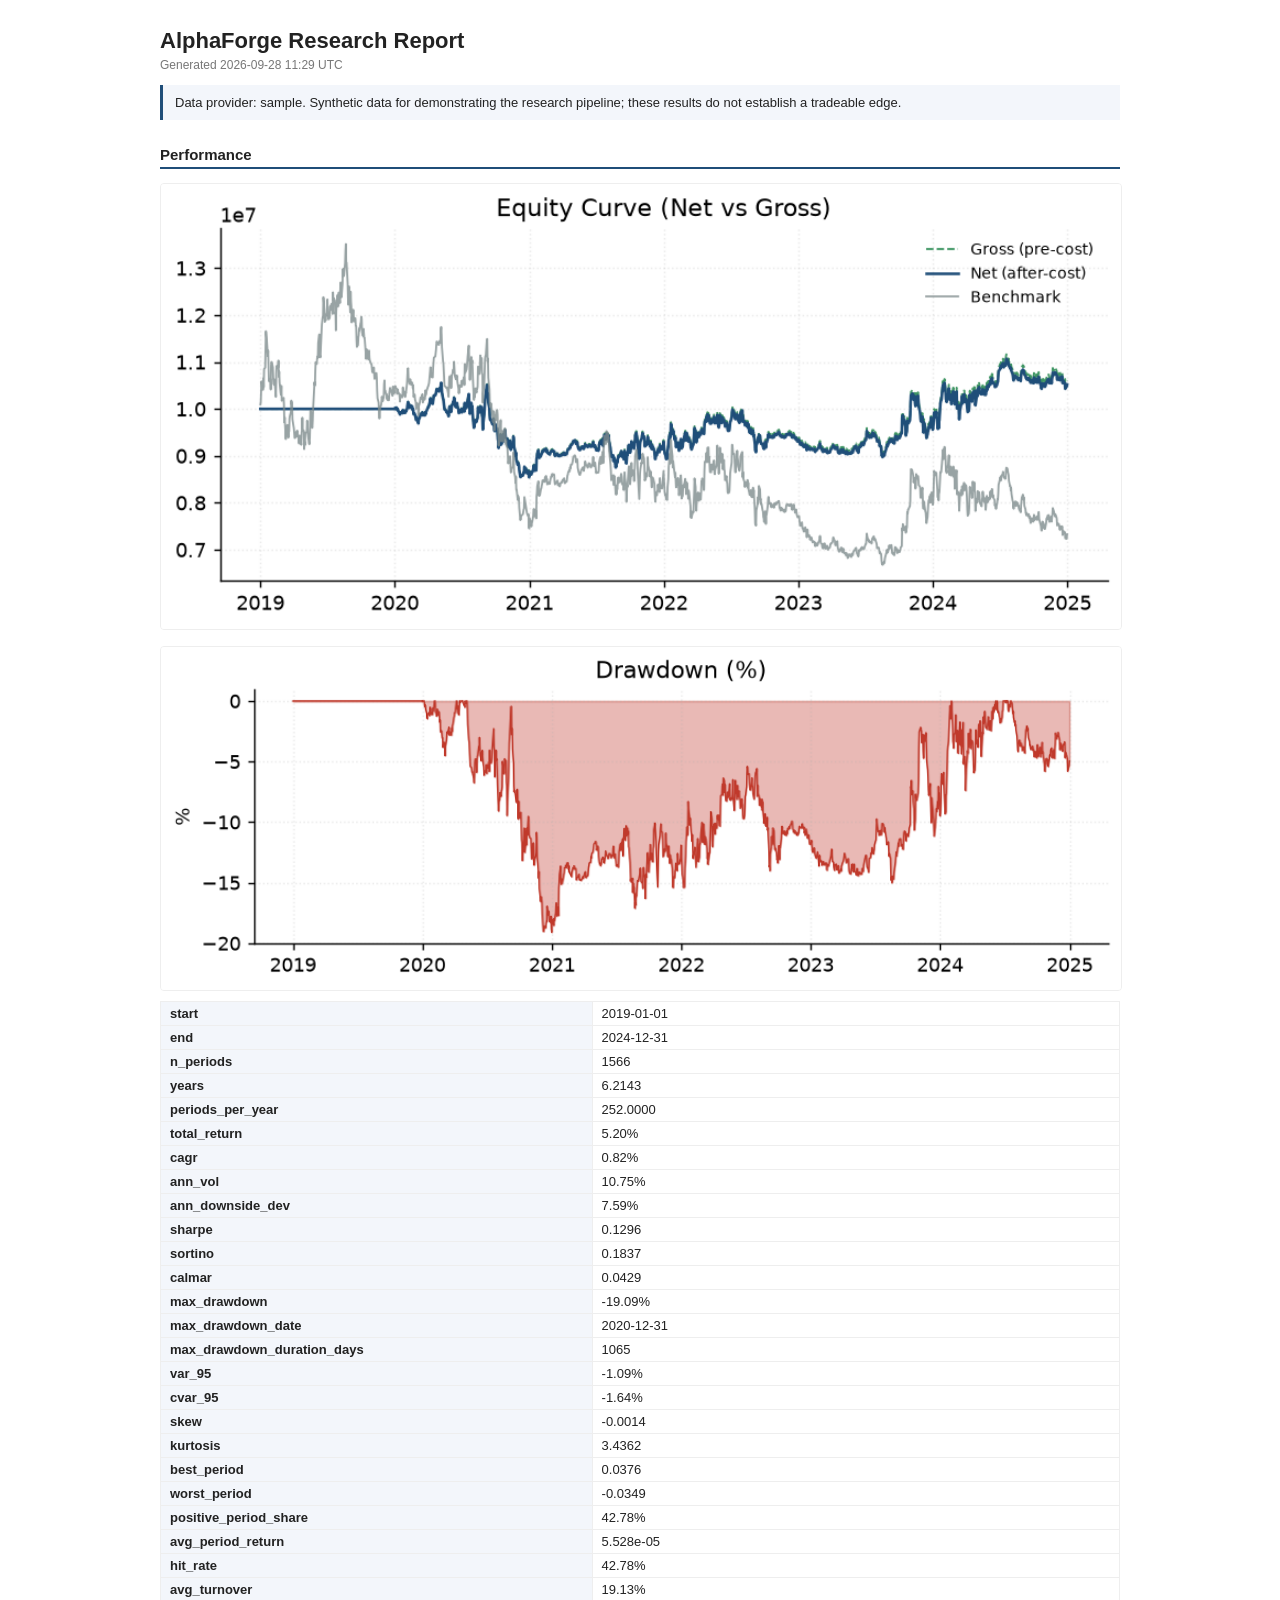
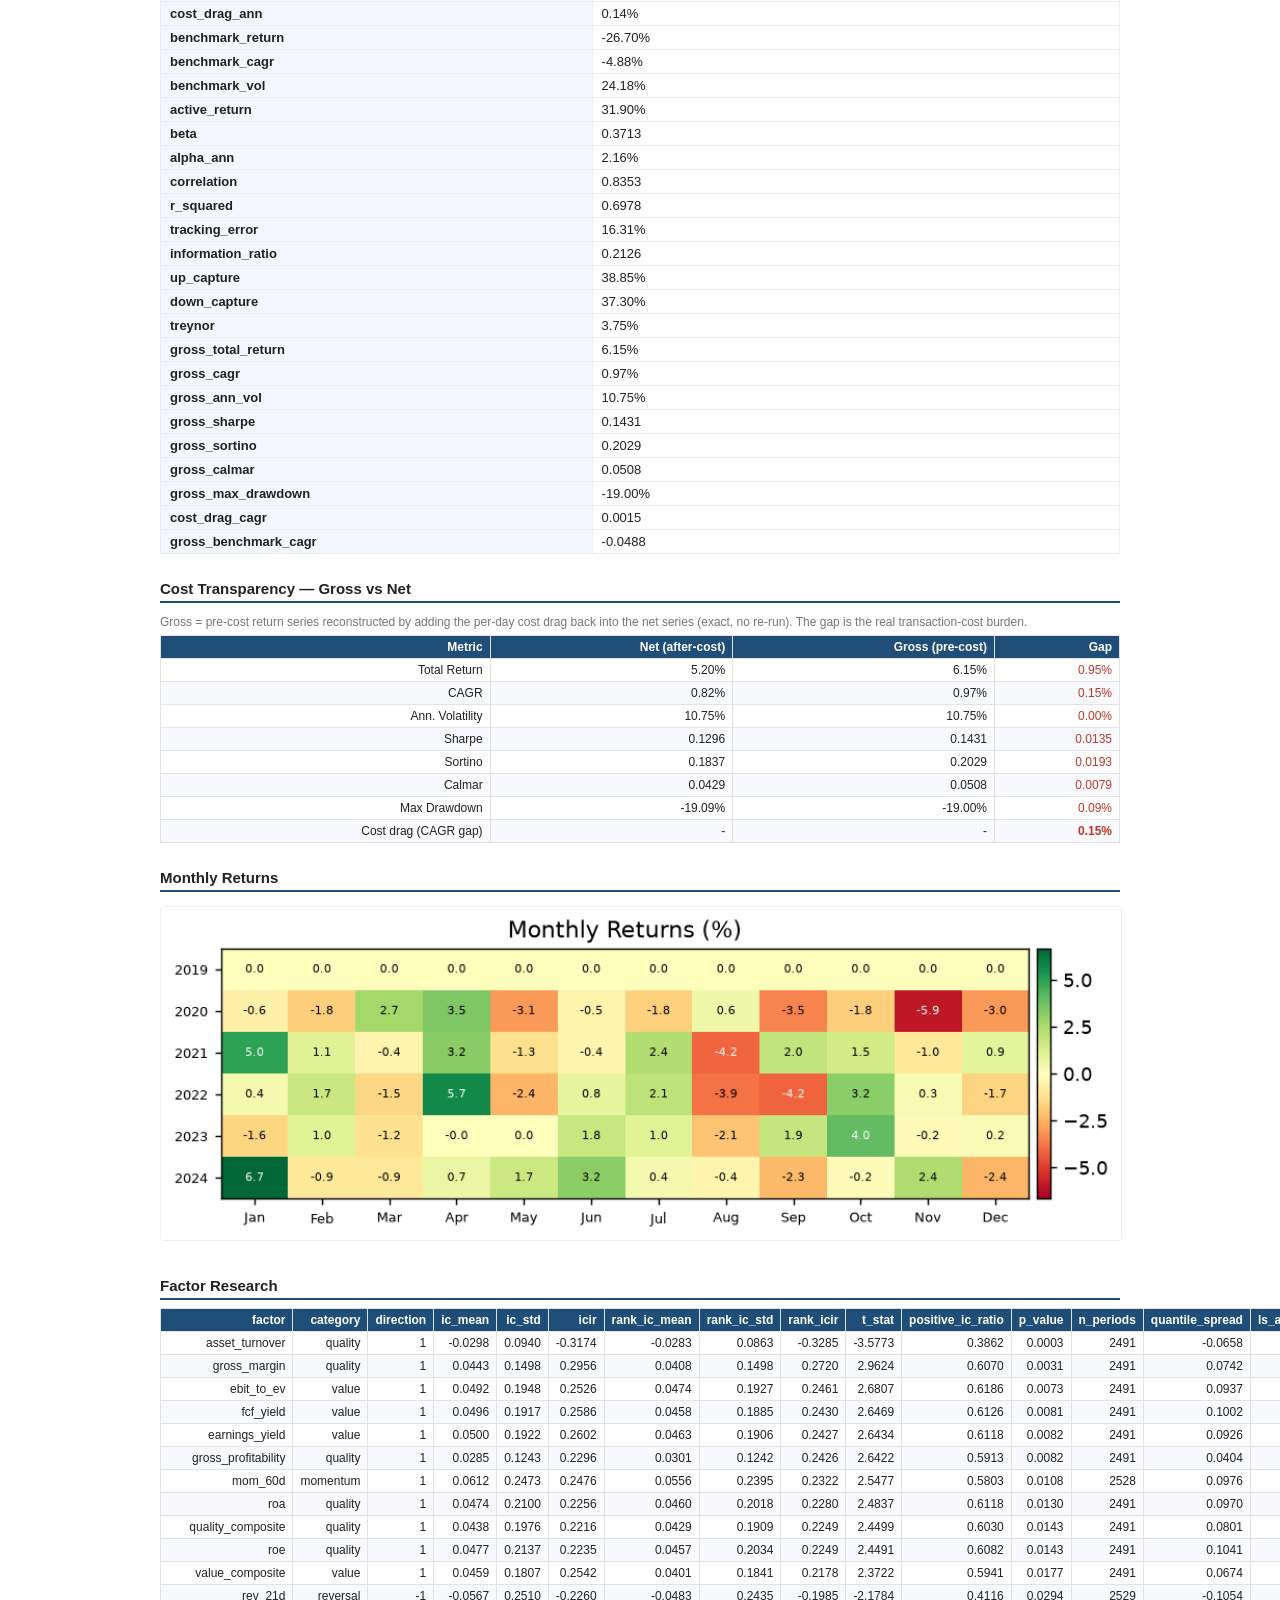
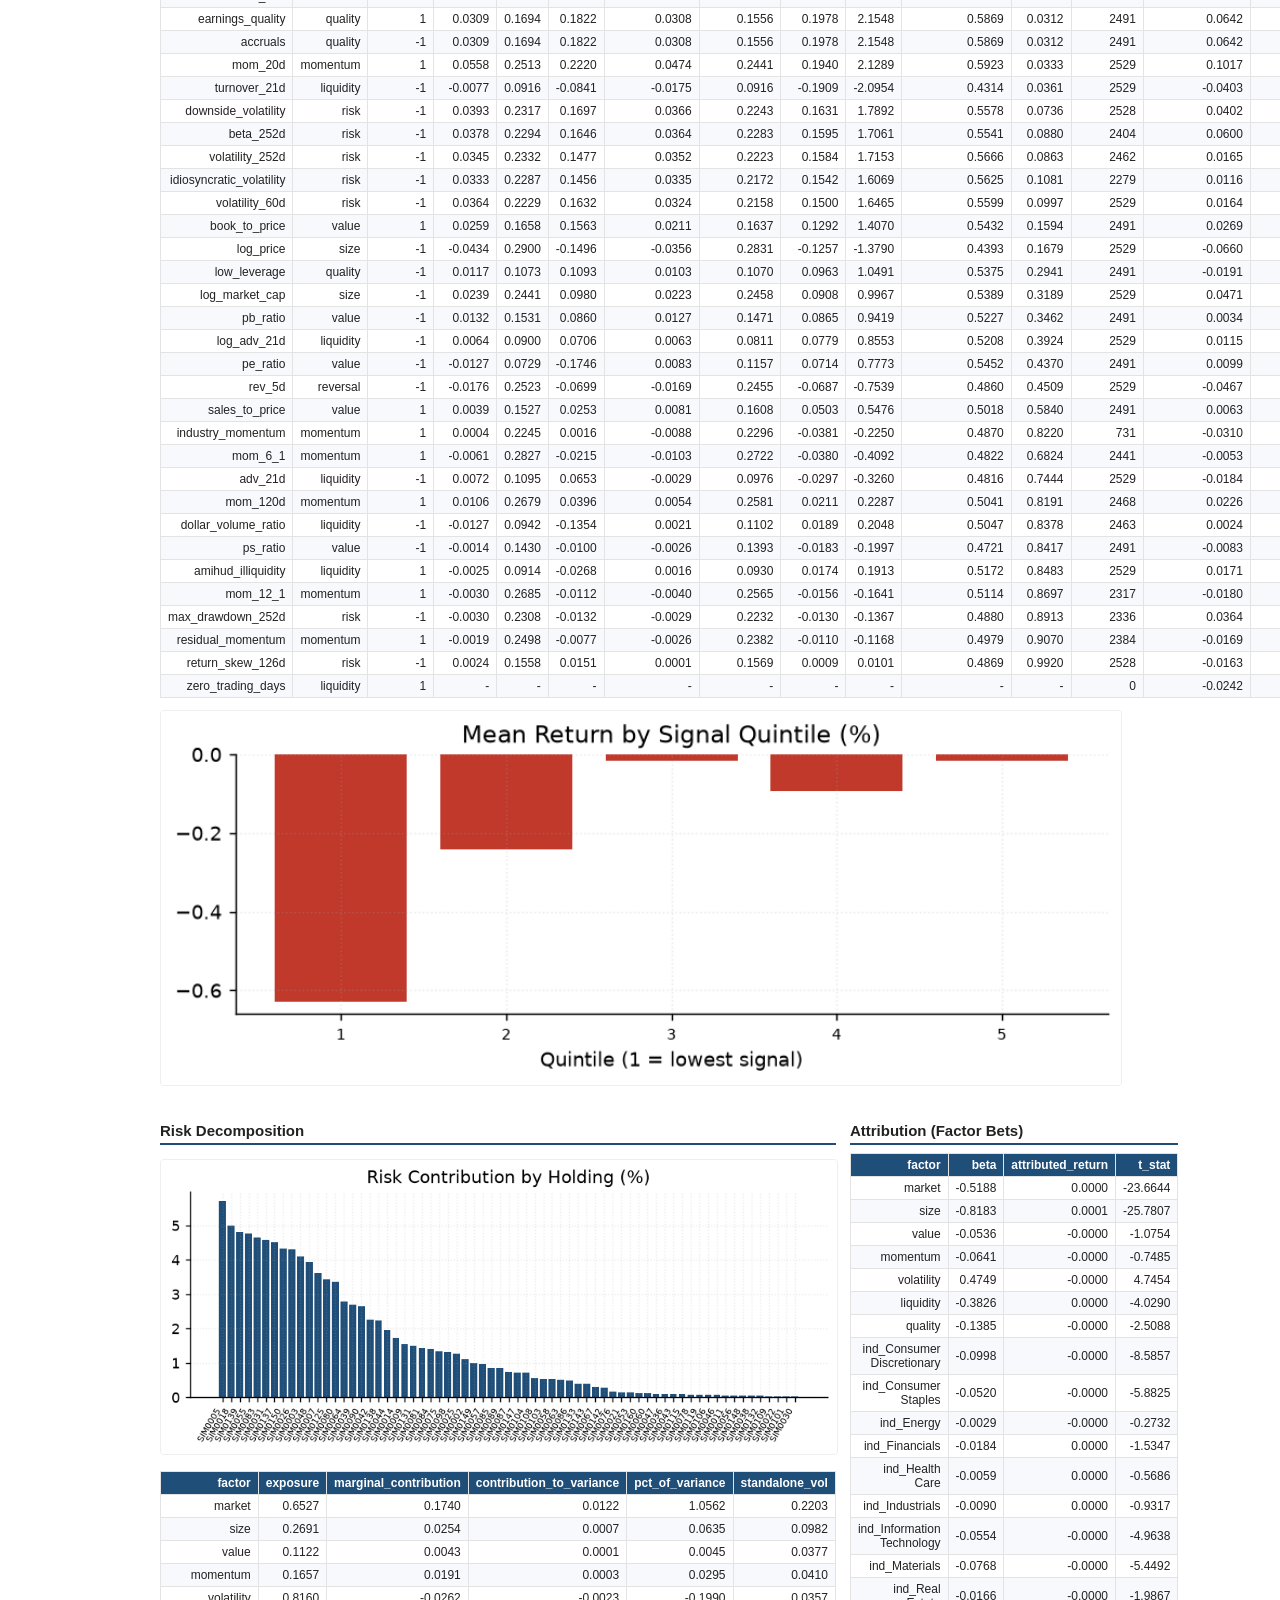
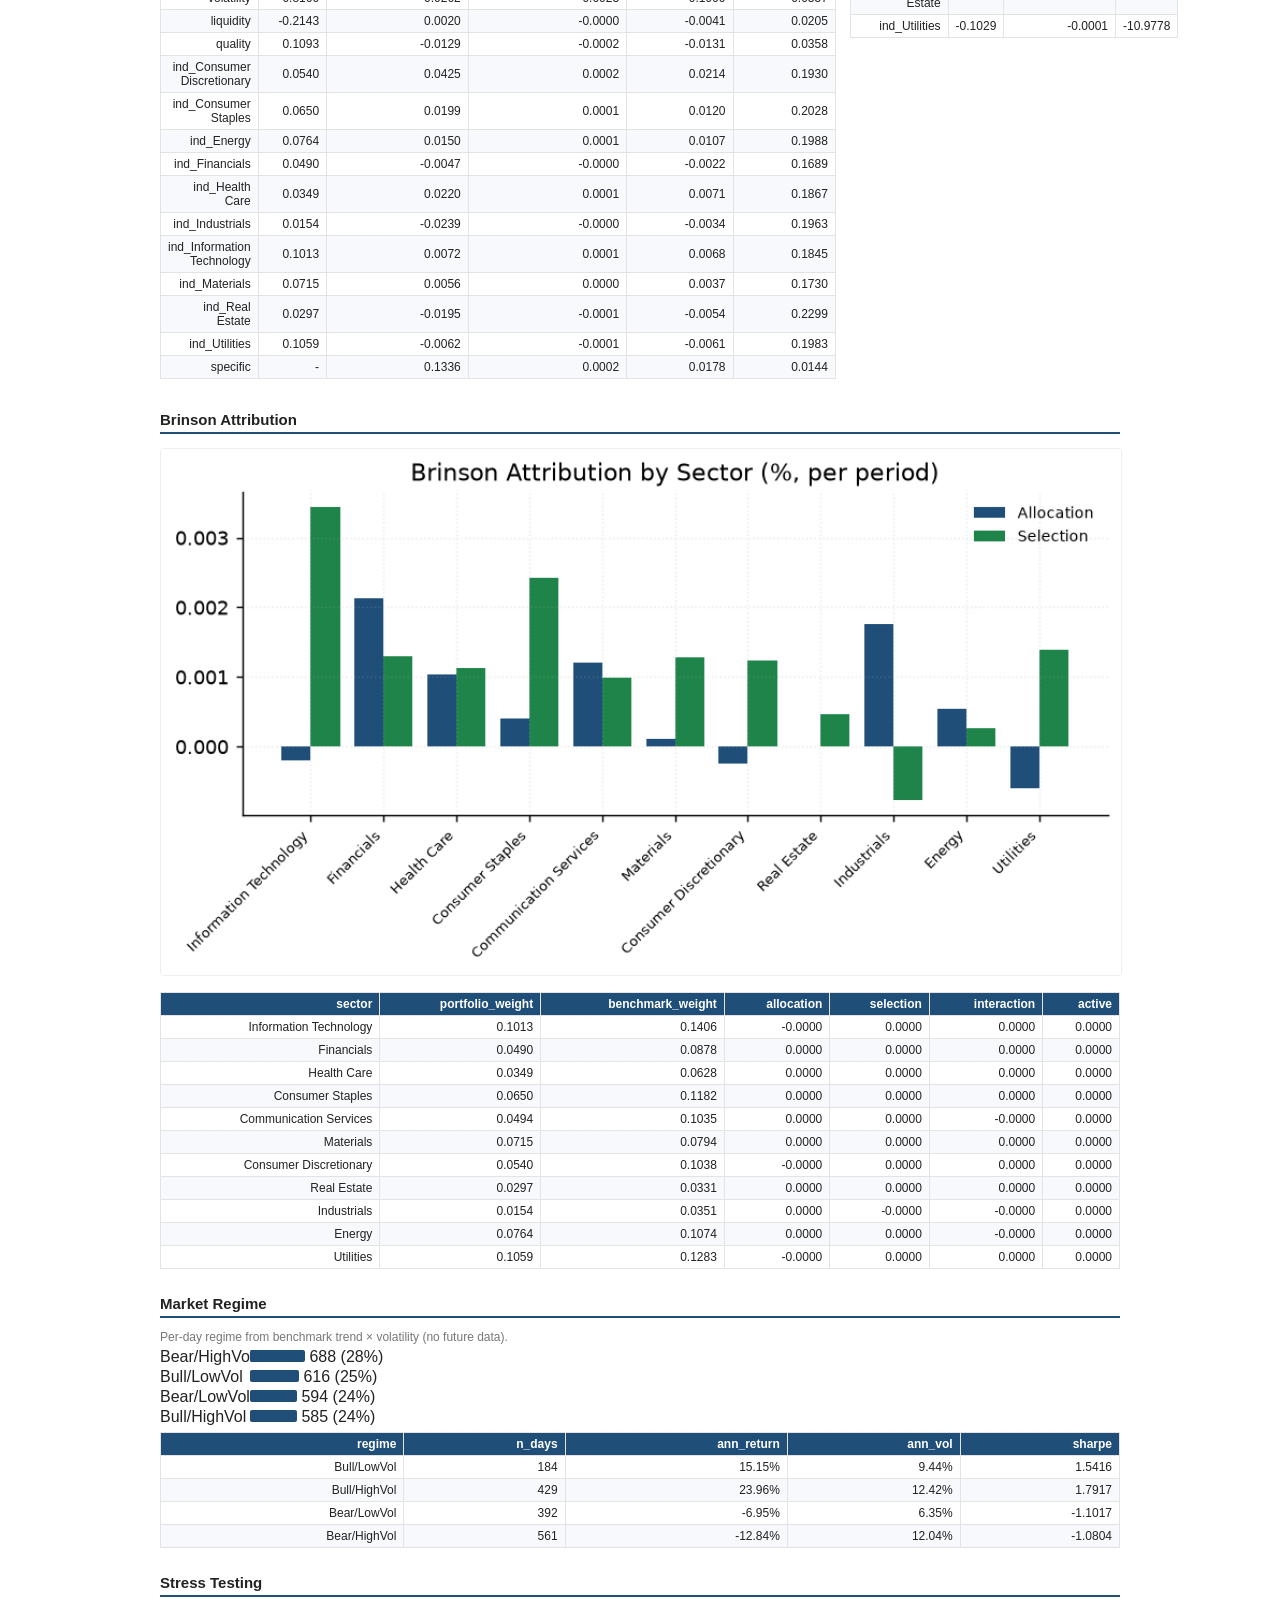
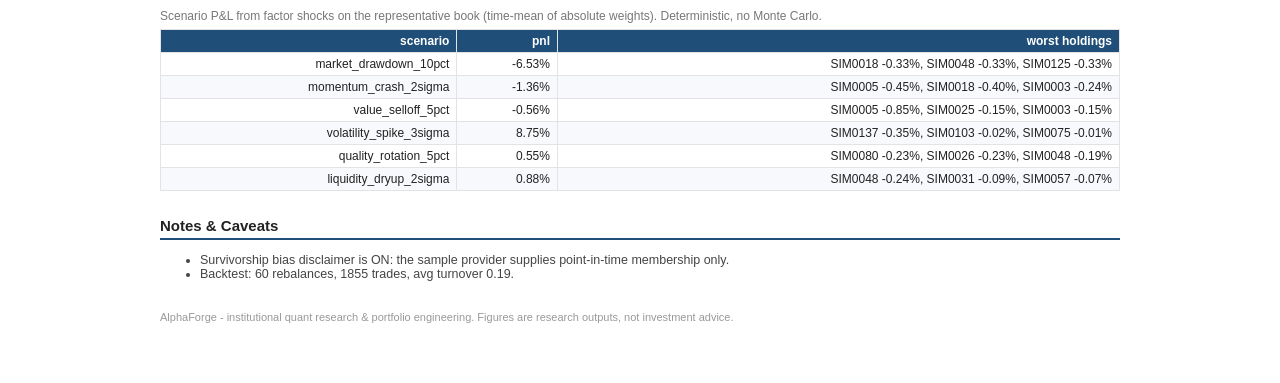
==== commit cbf449d2: "Refresh synthetic example and case study after accounting fix" ====
--- a/docs/sample/research_report.html
+++ b/docs/sample/research_report.html
@@ -22,34 +22,34 @@
 </style></head>
 <body><div class="wrap">
 <h1>AlphaForge Research Report</h1>
-<div class="sub">Generated 2026-09-26 16:18 UTC</div>
+<div class="sub">Generated 2026-09-28 11:29 UTC</div>
 <p class="data-notice">Data provider: sample. Synthetic data for demonstrating the research pipeline; these results do not establish a tradeable edge.</p>
 
 <h2>Performance</h2>
-<img src="[data-uri]" />
-<img src="[data-uri]" />
-<table class='kv'><tr><td class='k'>start</td><td class='v'>2019-01-01</td></tr><tr><td class='k'>end</td><td class='v'>2024-12-31</td></tr><tr><td class='k'>n_periods</td><td class='v'>1566</td></tr><tr><td class='k'>years</td><td class='v'>6.2143</td></tr><tr><td class='k'>periods_per_year</td><td class='v'>252.0000</td></tr><tr><td class='k'>total_return</td><td class='v'>3.09%</td></tr><tr><td class='k'>cagr</td><td class='v'>0.49%</td></tr><tr><td class='k'>ann_vol</td><td class='v'>13.34%</td></tr><tr><td class='k'>ann_downside_dev</td><td class='v'>9.46%</td></tr><tr><td class='k'>sharpe</td><td class='v'>0.1034</td></tr><tr><td class='k'>sortino</td><td class='v'>0.1459</td></tr><tr><td class='k'>calmar</td><td class='v'>0.0211</td></tr><tr><td class='k'>max_drawdown</td><td class='v'>-23.31%</td></tr><tr><td class='k'>max_drawdown_date</td><td class='v'>2020-12-31</td></tr><tr><td class='k'>max_drawdown_duration_days</td><td class='v'>1082</td></tr><tr><td class='k'>var_95</td><td class='v'>-1.41%</td></tr><tr><td class='k'>cvar_95</td><td class='v'>-2.02%</td></tr><tr><td class='k'>skew</td><td class='v'>-0.0704</td></tr><tr><td class='k'>kurtosis</td><td class='v'>2.5477</td></tr><tr><td class='k'>best_period</td><td class='v'>0.0377</td></tr><tr><td class='k'>worst_period</td><td class='v'>-0.0398</td></tr><tr><td class='k'>positive_period_share</td><td class='v'>42.72%</td></tr><tr><td class='k'>avg_period_return</td><td class='v'>5.477e-05</td></tr><tr><td class='k'>hit_rate</td><td class='v'>42.72%</td></tr><tr><td class='k'>avg_turnover</td><td class='v'>23.66%</td></tr><tr><td class='k'>cost_drag_ann</td><td class='v'>0.18%</td></tr><tr><td class='k'>benchmark_return</td><td class='v'>-26.70%</td></tr><tr><td class='k'>benchmark_cagr</td><td class='v'>-4.88%</td></tr><tr><td class='k'>benchmark_vol</td><td class='v'>24.18%</td></tr><tr><td class='k'>active_return</td><td class='v'>29.79%</td></tr><tr><td class='k'>beta</td><td class='v'>0.4654</td></tr><tr><td class='k'>alpha_ann</td><td class='v'>2.35%</td></tr><tr><td class='k'>correlation</td><td class='v'>0.8434</td></tr><tr><td class='k'>r_squared</td><td class='v'>0.7113</td></tr><tr><td class='k'>tracking_error</td><td class='v'>14.78%</td></tr><tr><td class='k'>information_ratio</td><td class='v'>0.2337</td></tr><tr><td class='k'>up_capture</td><td class='v'>49.05%</td></tr><tr><td class='k'>down_capture</td><td class='v'>47.37%</td></tr><tr><td class='k'>treynor</td><td class='v'>2.97%</td></tr><tr><td class='k'>gross_total_return</td><td class='v'>4.27%</td></tr><tr><td class='k'>gross_cagr</td><td class='v'>0.68%</td></tr><tr><td class='k'>gross_ann_vol</td><td class='v'>13.35%</td></tr><tr><td class='k'>gross_sharpe</td><td class='v'>0.1171</td></tr><tr><td class='k'>gross_sortino</td><td class='v'>0.1653</td></tr><tr><td class='k'>gross_calmar</td><td class='v'>0.0291</td></tr><tr><td class='k'>gross_max_drawdown</td><td class='v'>-23.22%</td></tr><tr><td class='k'>cost_drag_cagr</td><td class='v'>0.0018</td></tr><tr><td class='k'>gross_benchmark_cagr</td><td class='v'>-0.0488</td></tr></table>
+<img src="[data-uri]